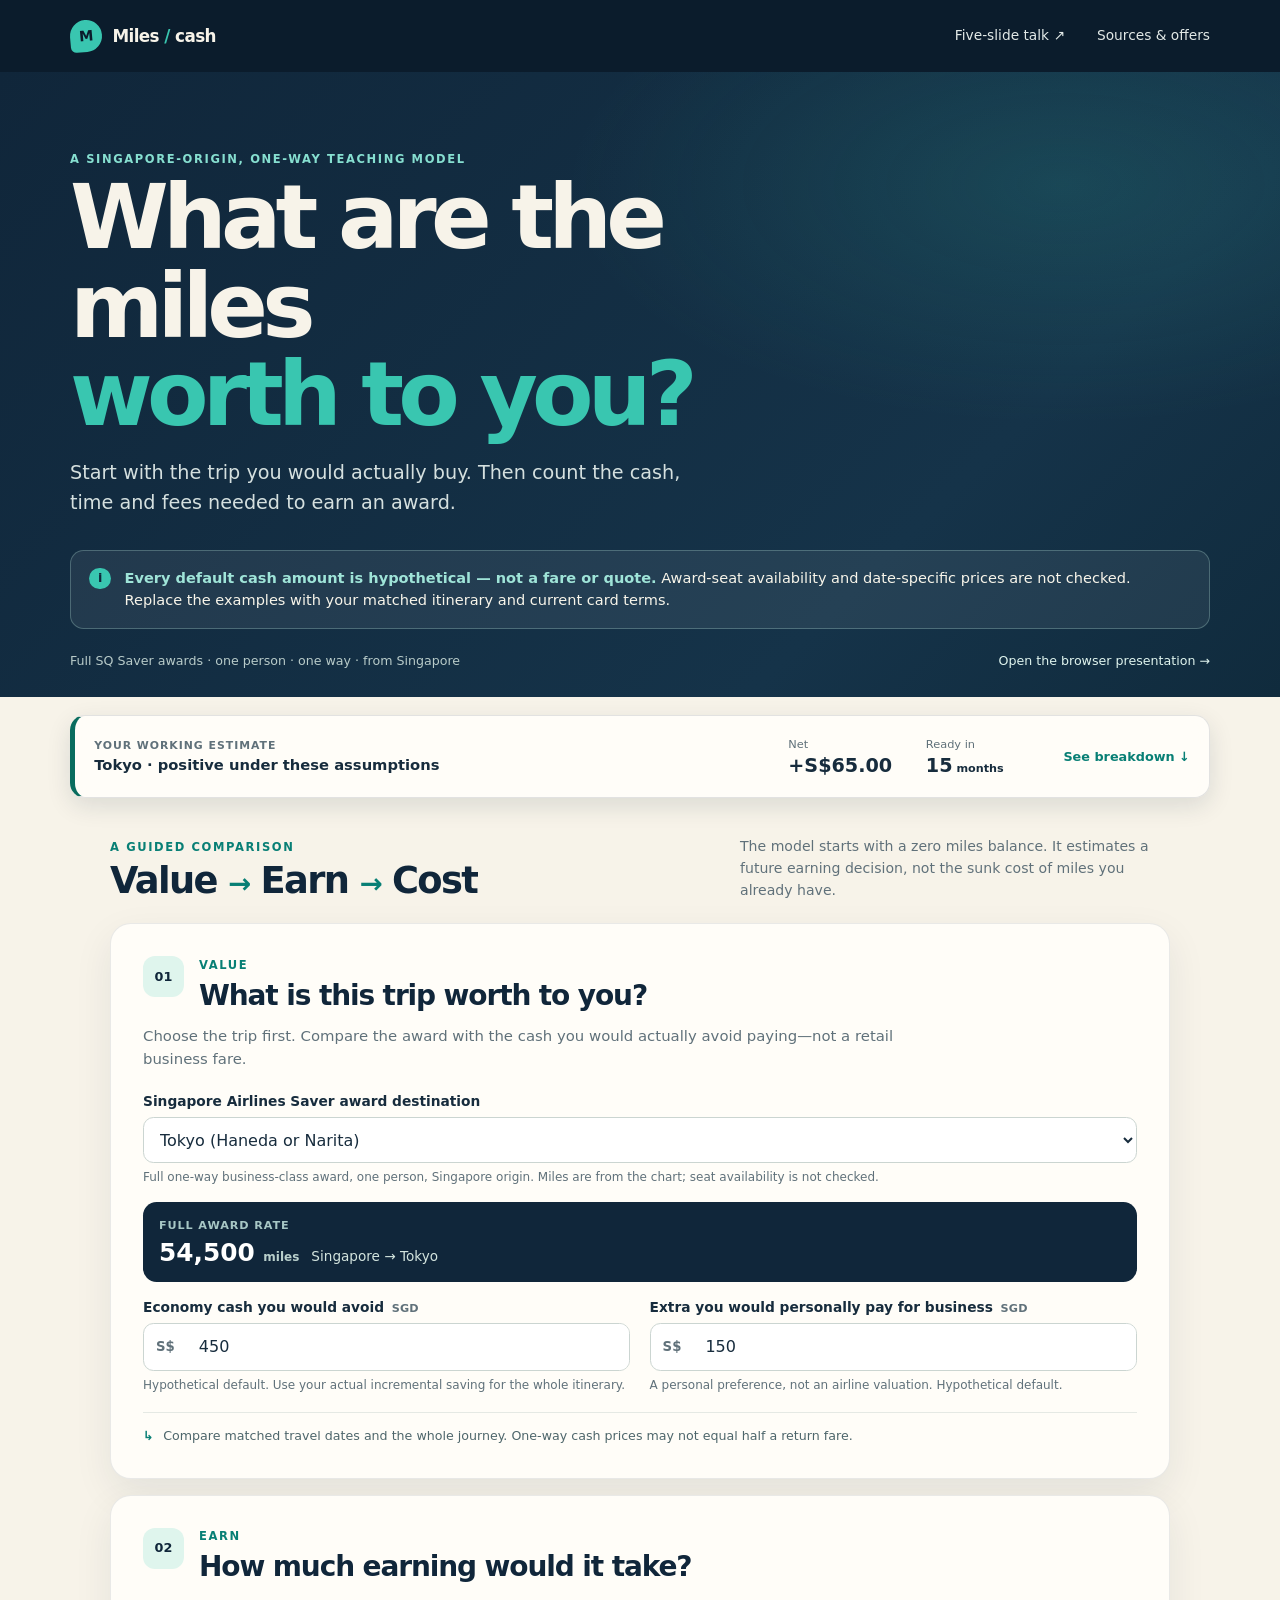
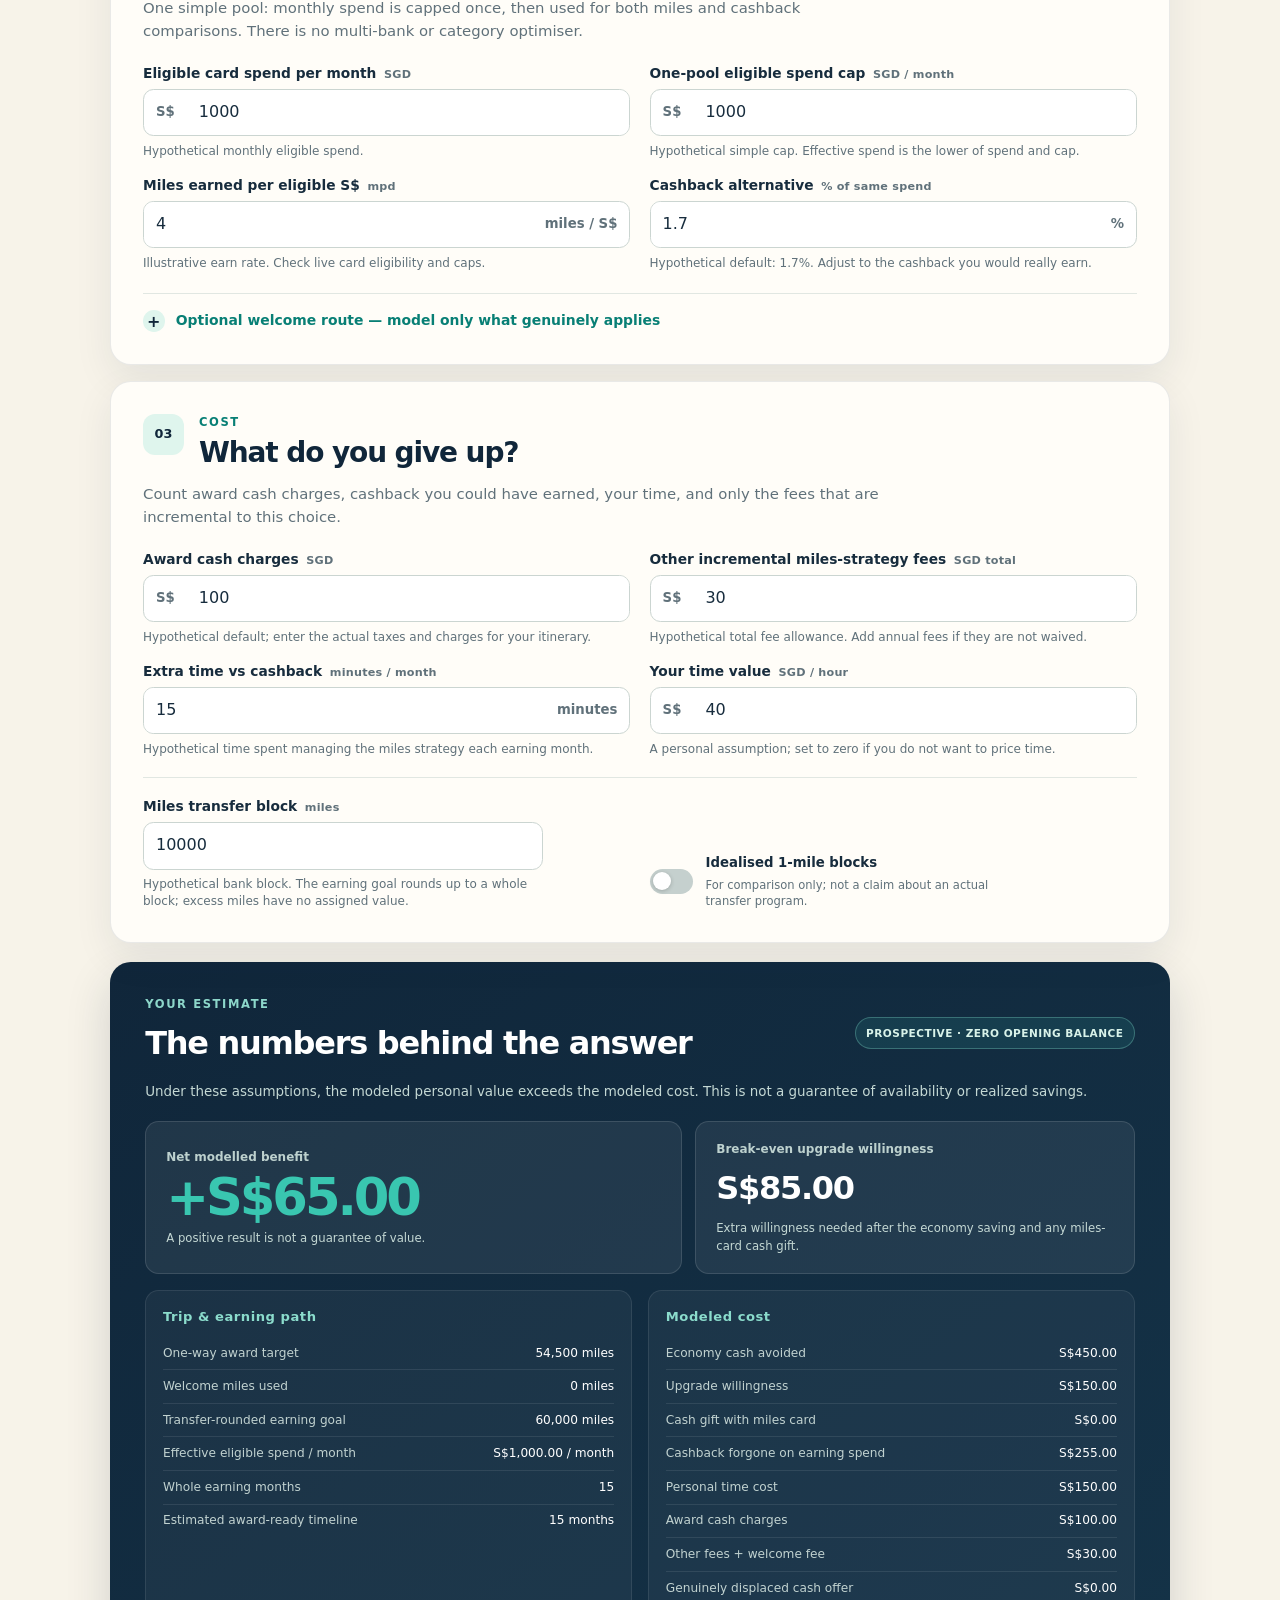
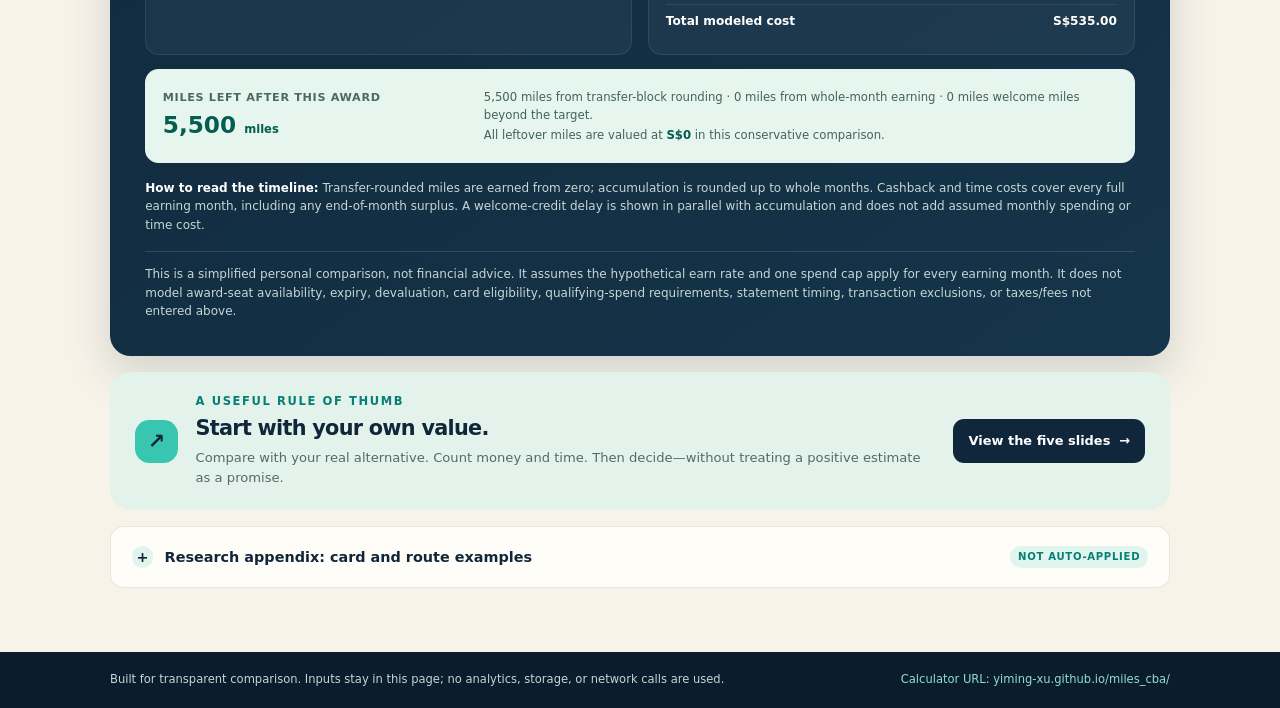
==== index.html @ 459aa9f6 "feat: publish guided miles calculator and five-slide presentation" ====
<!doctype html>
<html lang="en-SG">
<head>
  <meta charset="utf-8">
  <meta name="viewport" content="width=device-width, initial-scale=1">
  <meta name="theme-color" content="#10263a">
  <meta name="description" content="A transparent, hypothetical miles-versus-cash calculator for one-way Singapore Airlines awards from Singapore.">
  <title>Miles or cash? — a personal cost–benefit calculator</title>
  <link rel="stylesheet" href="styles.css">
  <script src="app.js" defer></script>
</head>
<body class="calculator-page">
  <header class="site-header">
    <a class="brand" href="index.html" aria-label="Miles or cash home">
      <span class="brand-mark" aria-hidden="true">M</span>
      <span>Miles <span class="brand-light">/</span> cash</span>
    </a>
    <nav class="top-nav" aria-label="Page navigation">
      <a href="slides.html">Five-slide talk <span aria-hidden="true">↗</span></a>
      <a href="#research-appendix">Sources &amp; offers</a>
    </nav>
  </header>

  <section class="hero" aria-labelledby="page-title">
    <div class="hero-copy">
      <p class="eyebrow eyebrow-light">A Singapore-origin, one-way teaching model</p>
      <h1 id="page-title">What are the miles<br><em>worth to you?</em></h1>
      <p class="hero-lede">Start with the trip you would actually buy. Then count the cash, time and fees needed to earn an award.</p>
    </div>
    <div class="hypothesis-banner" role="note">
      <span class="banner-icon" aria-hidden="true">i</span>
      <p><strong>Every default cash amount is hypothetical — not a fare or quote.</strong> Award-seat availability and date-specific prices are not checked. Replace the examples with your matched itinerary and current card terms.</p>
    </div>
    <div class="hero-footnote">
      <span>Full SQ Saver awards · one person · one way · from Singapore</span>
      <a href="slides.html">Open the browser presentation <span aria-hidden="true">→</span></a>
    </div>
  </section>

  <div class="sticky-result" id="sticky-result" role="region" aria-label="Live estimate summary" aria-live="polite" aria-atomic="true">
    <div class="sticky-result-copy">
      <span class="sticky-label">Your working estimate</span>
      <strong id="sticky-status">Calculating from the visible assumptions…</strong>
    </div>
    <div class="sticky-metric">
      <span>Net</span>
      <strong id="sticky-net">—</strong>
    </div>
    <div class="sticky-metric sticky-metric-secondary">
      <span>Ready in</span>
      <strong><span id="sticky-months">—</span><small> months</small></strong>
    </div>
    <a class="sticky-link" href="#full-result">See breakdown <span aria-hidden="true">↓</span></a>
  </div>

  <main class="page-main">
    <div class="intro-row">
      <div>
        <p class="eyebrow">A guided comparison</p>
        <h2>Value <span>→</span> Earn <span>→</span> Cost</h2>
      </div>
      <p class="intro-note">The model starts with a zero miles balance. It estimates a future earning decision, not the sunk cost of miles you already have.</p>
    </div>

    <div class="input-error" id="input-errors" role="alert" hidden></div>

    <form id="calculator-form" class="calculator-form" novalidate>
      <section class="step-card value-card" id="value-section" aria-labelledby="value-heading">
        <div class="step-heading">
          <span class="step-number">01</span>
          <div>
            <p class="eyebrow">Value</p>
            <h2 id="value-heading">What is this trip worth to you?</h2>
          </div>
        </div>
        <p class="section-lede">Choose the trip first. Compare the award with the cash you would actually avoid paying—not a retail business fare.</p>

        <div class="field-grid field-grid-wide">
          <div class="field field-span-two">
            <label for="destination">Singapore Airlines Saver award destination</label>
            <select id="destination" name="destination">
              <option value="perth">Perth</option>
              <option value="tokyo" selected>Tokyo (Haneda or Narita)</option>
              <option value="heathrow">London Heathrow</option>
            </select>
            <span class="field-hint">Full one-way business-class award, one person, Singapore origin. Miles are from the chart; seat availability is not checked.</span>
          </div>
          <div class="award-rate" aria-live="polite" aria-label="Selected award rate">
            <span class="award-rate-label">Full award rate</span>
            <strong><span id="award-miles-display">54,500</span> <small>miles</small></strong>
            <span class="award-rate-route" id="award-route-display">Singapore → Tokyo</span>
          </div>
          <div class="field">
            <label for="economy-saving">Economy cash you would avoid <span class="unit">SGD</span></label>
            <div class="input-with-prefix"><span aria-hidden="true">S$</span><input id="economy-saving" name="economy-saving" type="number" inputmode="decimal" min="0" step="0.01" value="450" required aria-describedby="economy-hint"></div>
            <span class="field-hint" id="economy-hint">Hypothetical default. Use your actual incremental saving for the whole itinerary.</span>
          </div>
          <div class="field">
            <label for="upgrade-willingness">Extra you would personally pay for business <span class="unit">SGD</span></label>
            <div class="input-with-prefix"><span aria-hidden="true">S$</span><input id="upgrade-willingness" name="upgrade-willingness" type="number" inputmode="decimal" min="0" step="0.01" value="150" required aria-describedby="willingness-hint"></div>
            <span class="field-hint" id="willingness-hint">A personal preference, not an airline valuation. Hypothetical default.</span>
          </div>
        </div>
        <div class="inline-note"><span aria-hidden="true">↳</span> Compare matched travel dates and the whole journey. One-way cash prices may not equal half a return fare.</div>
      </section>

      <section class="step-card earn-card" id="earn-section" aria-labelledby="earn-heading">
        <div class="step-heading">
          <span class="step-number">02</span>
          <div>
            <p class="eyebrow">Earn</p>
            <h2 id="earn-heading">How much earning would it take?</h2>
          </div>
        </div>
        <p class="section-lede">One simple pool: monthly spend is capped once, then used for both miles and cashback comparisons. There is no multi-bank or category optimiser.</p>

        <div class="field-grid">
          <div class="field">
            <label for="monthly-spend">Eligible card spend per month <span class="unit">SGD</span></label>
            <div class="input-with-prefix"><span aria-hidden="true">S$</span><input id="monthly-spend" name="monthly-spend" type="number" inputmode="decimal" min="0" step="0.01" value="1000" required></div>
            <span class="field-hint">Hypothetical monthly eligible spend.</span>
          </div>
          <div class="field">
            <label for="monthly-cap">One-pool eligible spend cap <span class="unit">SGD / month</span></label>
            <div class="input-with-prefix"><span aria-hidden="true">S$</span><input id="monthly-cap" name="monthly-cap" type="number" inputmode="decimal" min="0" step="0.01" value="1000" required aria-describedby="cap-hint"></div>
            <span class="field-hint" id="cap-hint">Hypothetical simple cap. Effective spend is the lower of spend and cap.</span>
          </div>
          <div class="field">
            <label for="miles-rate">Miles earned per eligible S$ <span class="unit">mpd</span></label>
            <div class="input-with-suffix"><input id="miles-rate" name="miles-rate" type="number" inputmode="decimal" min="0" step="0.01" value="4" required><span>miles / S$</span></div>
            <span class="field-hint">Illustrative earn rate. Check live card eligibility and caps.</span>
          </div>
          <div class="field">
            <label for="cashback-rate">Cashback alternative <span class="unit">% of same spend</span></label>
            <div class="input-with-suffix"><input id="cashback-rate" name="cashback-rate" type="number" inputmode="decimal" min="0" max="100" step="0.01" value="1.7" required><span>%</span></div>
            <span class="field-hint">Hypothetical default: 1.7%. Adjust to the cashback you would really earn.</span>
          </div>
        </div>

        <details class="optional-details">
          <summary>Optional welcome route — model only what genuinely applies</summary>
          <p class="details-lede">Welcome miles are assumed to be earned and usable toward this award. Any qualifying spend, eligibility rules, timing conditions, or extra costs not entered here are not modelled.</p>
          <div class="field-grid">
            <div class="field">
              <label for="welcome-miles">Welcome miles credited <span class="unit">miles</span></label>
              <input id="welcome-miles" name="welcome-miles" type="number" inputmode="numeric" min="0" step="1" value="0" required>
              <span class="field-hint">Zero by default. No public offer is preselected.</span>
            </div>
            <div class="field">
              <label for="welcome-delay">Welcome credit delay <span class="unit">whole months</span></label>
              <input id="welcome-delay" name="welcome-delay" type="number" inputmode="numeric" min="0" step="1" value="0" required>
              <span class="field-hint">For the ready-date estimate only; bonus credit is assumed to run in parallel with earning.</span>
            </div>
            <div class="field">
              <label for="welcome-fee">Incremental welcome-route fee <span class="unit">SGD</span></label>
              <div class="input-with-prefix"><span aria-hidden="true">S$</span><input id="welcome-fee" name="welcome-fee" type="number" inputmode="decimal" min="0" step="0.01" value="0" required></div>
              <span class="field-hint">One-time fee you would not otherwise pay.</span>
            </div>
            <div class="field">
              <label for="displaced-cash-bonus">Cash bonus genuinely displaced <span class="unit">SGD</span></label>
              <div class="input-with-prefix"><span aria-hidden="true">S$</span><input id="displaced-cash-bonus" name="displaced-cash-bonus" type="number" inputmode="decimal" min="0" step="0.01" value="0" required></div>
              <span class="field-hint">Only enter cash you would actually lose by choosing this miles route.</span>
            </div>
            <div class="field field-span-two">
              <label for="miles-cash-gift">Cash gift that can accompany the miles card <span class="unit">SGD</span></label>
              <div class="input-with-prefix"><span aria-hidden="true">S$</span><input id="miles-cash-gift" name="miles-cash-gift" type="number" inputmode="decimal" min="0" step="0.01" value="0" required></div>
              <span class="field-hint">Add only a gift you can actually receive alongside this miles strategy. Cash and miles routes are not assumed mutually exclusive.</span>
            </div>
          </div>
          <p class="assumption-callout">Welcome-offer fields are separate from ongoing rewards. The model does not infer that a cash gift is lost, combine offers, or check eligibility.</p>
        </details>
      </section>

      <section class="step-card cost-card" id="cost-section" aria-labelledby="cost-heading">
        <div class="step-heading">
          <span class="step-number">03</span>
          <div>
            <p class="eyebrow">Cost</p>
            <h2 id="cost-heading">What do you give up?</h2>
          </div>
        </div>
        <p class="section-lede">Count award cash charges, cashback you could have earned, your time, and only the fees that are incremental to this choice.</p>

        <div class="field-grid">
          <div class="field">
            <label for="award-cash">Award cash charges <span class="unit">SGD</span></label>
            <div class="input-with-prefix"><span aria-hidden="true">S$</span><input id="award-cash" name="award-cash" type="number" inputmode="decimal" min="0" step="0.01" value="100" required></div>
            <span class="field-hint">Hypothetical default; enter the actual taxes and charges for your itinerary.</span>
          </div>
          <div class="field">
            <label for="ongoing-fee">Other incremental miles-strategy fees <span class="unit">SGD total</span></label>
            <div class="input-with-prefix"><span aria-hidden="true">S$</span><input id="ongoing-fee" name="ongoing-fee" type="number" inputmode="decimal" min="0" step="0.01" value="30" required></div>
            <span class="field-hint">Hypothetical total fee allowance. Add annual fees if they are not waived.</span>
          </div>
          <div class="field">
            <label for="minutes-per-month">Extra time vs cashback <span class="unit">minutes / month</span></label>
            <div class="input-with-suffix"><input id="minutes-per-month" name="minutes-per-month" type="number" inputmode="decimal" min="0" step="0.01" value="15" required><span>minutes</span></div>
            <span class="field-hint">Hypothetical time spent managing the miles strategy each earning month.</span>
          </div>
          <div class="field">
            <label for="hourly-value">Your time value <span class="unit">SGD / hour</span></label>
            <div class="input-with-prefix"><span aria-hidden="true">S$</span><input id="hourly-value" name="hourly-value" type="number" inputmode="decimal" min="0" step="0.01" value="40" required></div>
            <span class="field-hint">A personal assumption; set to zero if you do not want to price time.</span>
          </div>
        </div>

        <div class="transfer-controls">
          <div class="field transfer-field">
            <label for="transfer-block">Miles transfer block <span class="unit">miles</span></label>
            <input id="transfer-block" name="transfer-block" type="number" inputmode="numeric" min="1" step="1" value="10000" required aria-describedby="transfer-hint">
            <span class="field-hint" id="transfer-hint">Hypothetical bank block. The earning goal rounds up to a whole block; excess miles have no assigned value.</span>
          </div>
          <label class="switch-row" for="idealised-transfer">
            <input id="idealised-transfer" name="idealised-transfer" type="checkbox">
            <span class="switch-visual" aria-hidden="true"></span>
            <span><strong>Idealised 1-mile blocks</strong><small>For comparison only; not a claim about an actual transfer program.</small></span>
          </label>
        </div>
      </section>
    </form>

    <section class="result-panel" id="full-result" aria-labelledby="result-heading">
      <div class="result-heading-row">
        <div>
          <p class="eyebrow">Your estimate</p>
          <h2 id="result-heading">The numbers behind the answer</h2>
        </div>
        <span class="model-badge">Prospective · zero opening balance</span>
      </div>
      <p id="result-status" class="result-status">Updating the estimate.</p>
      <div class="result-topline">
        <div class="result-net-block">
          <span id="net-label">Net modelled benefit</span>
          <strong id="detail-net">—</strong>
          <span id="net-explainer">A positive result is not a guarantee of value.</span>
        </div>
        <div class="result-break-even">
          <span>Break-even upgrade willingness</span>
          <strong id="break-even">—</strong>
          <small id="break-even-note">After the economy saving and any miles-card cash gift.</small>
        </div>
      </div>
      <div class="sensitivity-note" id="sensitivity-note" hidden></div>
      <div class="result-grid">
        <div class="result-group">
          <h3>Trip &amp; earning path</h3>
          <dl>
            <div><dt>One-way award target</dt><dd><span data-output="target-miles">—</span> miles</dd></div>
            <div><dt>Welcome miles used</dt><dd><span data-output="welcome-used">—</span> miles</dd></div>
            <div><dt>Transfer-rounded earning goal</dt><dd><span data-output="transfer-goal">—</span> miles</dd></div>
            <div><dt>Effective eligible spend / month</dt><dd data-output="effective-spend">—</dd></div>
            <div><dt>Whole earning months</dt><dd><span data-output="earning-months">—</span></dd></div>
            <div><dt>Estimated award-ready timeline</dt><dd><span data-output="ready-months">—</span> months</dd></div>
          </dl>
        </div>
        <div class="result-group">
          <h3>Modeled cost</h3>
          <dl>
            <div><dt>Economy cash avoided</dt><dd data-output="economy-value">—</dd></div>
            <div><dt>Upgrade willingness</dt><dd data-output="willingness-value">—</dd></div>
            <div><dt>Cash gift with miles card</dt><dd data-output="cash-gift">—</dd></div>
            <div><dt>Cashback forgone on earning spend</dt><dd data-output="cashback-cost">—</dd></div>
            <div><dt>Personal time cost</dt><dd data-output="time-cost">—</dd></div>
            <div><dt>Award cash charges</dt><dd data-output="award-cash-cost">—</dd></div>
            <div><dt>Other fees + welcome fee</dt><dd data-output="fees-cost">—</dd></div>
            <div><dt>Genuinely displaced cash offer</dt><dd data-output="displaced-cash">—</dd></div>
            <div class="total-row"><dt>Total modeled cost</dt><dd data-output="total-cost">—</dd></div>
          </dl>
        </div>
      </div>
      <div class="leftover-card">
        <div>
          <span class="leftover-label">Miles left after this award</span>
          <strong><span data-output="leftover-miles">—</span> <small>miles</small></strong>
        </div>
        <div class="leftover-details">
          <p><span data-output="transfer-remainder">—</span> from transfer-block rounding · <span data-output="month-excess">—</span> from whole-month earning · <span data-output="welcome-excess">—</span> welcome miles beyond the target.</p>
          <p>All leftover miles are valued at <strong>S$0</strong> in this conservative comparison.</p>
        </div>
      </div>
      <p class="method-note"><strong>How to read the timeline:</strong> Transfer-rounded miles are earned from zero; accumulation is rounded up to whole months. Cashback and time costs cover every full earning month, including any end-of-month surplus. A welcome-credit delay is shown in parallel with accumulation and does not add assumed monthly spending or time cost.</p>
      <p class="decision-note">This is a simplified personal comparison, not financial advice. It assumes the hypothetical earn rate and one spend cap apply for every earning month. It does not model award-seat availability, expiry, devaluation, card eligibility, qualifying-spend requirements, statement timing, transaction exclusions, or taxes/fees not entered above.</p>
    </section>

    <section class="closing-card" aria-labelledby="closing-heading">
      <div class="closing-mark" aria-hidden="true">↗</div>
      <div>
        <p class="eyebrow">A useful rule of thumb</p>
        <h2 id="closing-heading">Start with your own value.</h2>
        <p>Compare with your real alternative. Count money and time. Then decide—without treating a positive estimate as a promise.</p>
      </div>
      <a class="button button-dark" href="slides.html">View the five slides <span aria-hidden="true">→</span></a>
    </section>

    <details class="research-appendix" id="research-appendix">
      <summary>Research appendix: card and route examples <span class="appendix-tag">Not auto-applied</span></summary>
      <div class="appendix-content">
        <div class="appendix-warning">
          <strong>Research snapshot: 19 October 2026.</strong> Offer terms expire and must be rechecked before use. No date-specific award-seat search was performed. The calculator does not select or recommend any offer automatically.
        </div>
        <div class="appendix-columns">
          <div>
            <h3>Welcome offers are separate choices</h3>
            <ul>
              <li>Citi PremierMiles direct fee-paying example: 30,000 bonus miles, S$196.20 fee and S$800 qualifying spend; source terms run to 31 March 2027.</li>
              <li>Fee-waived example: 8,000 bonus miles and S$800 qualifying spend, with the qualifying period through the end of the second calendar month after approval; source terms run to 31 March 2027.</li>
              <li>MoneySmart example: S$400 cash baseline (S$450 for the first 200 qualifying applicants), at least S$500 spend within 30 days plus claim requirements; promotion dates 10–31 October 2026 and new-to-Citi eligibility apply.</li>
              <li>These routes may not stack. A cash gift can accompany a miles-earning card; compare application routes separately and do not subtract cash unless it is genuinely displaced.</li>
            </ul>
            <a class="text-link" href="https://github.com/yiming-xu/miles_cba/blob/main/presentation.md#appendix--public-welcome-offer-examples" target="_blank" rel="noopener">Read the detailed offer notes in presentation.md <span aria-hidden="true">↗</span></a>
          </div>
          <div>
            <h3>Route notes &amp; source files</h3>
            <p>Perth and Tokyo are live examples; Heathrow is a backup long-haul comparison. Lower-mileage routes are only useful if you actually want that trip.</p>
            <ul>
              <li>Singapore Airlines award chart rates are one-way Saver awards; cash charges are additional and seats are capacity-controlled.</li>
              <li>Promotional award examples are time-sensitive, not permanent presets; verify expiry and inventory.</li>
            </ul>
            <a class="text-link" href="https://github.com/yiming-xu/miles_cba/blob/main/research/sweet-spots.md" target="_blank" rel="noopener">Read sweet spots and promotion notes <span aria-hidden="true">↗</span></a><br>
            <a class="text-link" href="https://github.com/yiming-xu/miles_cba/blob/main/research/worked-examples.json" target="_blank" rel="noopener">Read the earlier continuous-accrual worked examples <span aria-hidden="true">↗</span></a>
          </div>
        </div>
        <p class="source-caveat">This page’s current default cost model intentionally uses whole-month accumulation and a 10,000-mile transfer block, so its worked estimate can differ from the continuous-accrual examples in the linked research file.</p>
      </div>
    </details>
  </main>

  <footer class="site-footer">
    <p>Built for transparent comparison. Inputs stay in this page; no analytics, storage, or network calls are used.</p>
    <a href="https://yiming-xu.github.io/miles_cba/">Calculator URL: yiming-xu.github.io/miles_cba/</a>
  </footer>
</body>
</html>
---- styles.css ----
:root {
  color-scheme: light;
  --navy: #10263a;
  --navy-deep: #0b1c2c;
  --navy-soft: #1a3850;
  --teal: #39c6b0;
  --teal-dark: #087f75;
  --teal-pale: #dff5ed;
  --cream: #f7f3e9;
  --paper: #fffdf8;
  --ink: #172c3d;
  --muted: #60717a;
  --line: #d8ded9;
  --coral: #b44837;
  --positive: #096c5e;
  --shadow: 0 14px 38px rgba(16, 38, 58, 0.08);
  --radius-lg: 1.3rem;
  --radius-md: 0.85rem;
  font-family: "Avenir Next", Avenir, "Segoe UI", system-ui, sans-serif;
  font-synthesis: none;
  text-rendering: optimizeLegibility;
  -webkit-font-smoothing: antialiased;
  -moz-osx-font-smoothing: grayscale;
}

* { box-sizing: border-box; }
html { scroll-behavior: smooth; scroll-padding-top: 8rem; }
body { margin: 0; background: var(--cream); color: var(--ink); line-height: 1.55; }
button, input, select { font: inherit; }
a { color: inherit; }
a:focus-visible, button:focus-visible, input:focus-visible, select:focus-visible, summary:focus-visible {
  outline: 3px solid #27a997;
  outline-offset: 3px;
}
[hidden] { display: none !important; }

.site-header {
  min-height: 4.5rem;
  padding: 0.8rem max(1.25rem, calc((100vw - 1140px) / 2));
  display: flex;
  align-items: center;
  justify-content: space-between;
  gap: 1rem;
  color: var(--cream);
  background: var(--navy-deep);
}
.brand {
  display: inline-flex;
  align-items: center;
  gap: 0.65rem;
  text-decoration: none;
  font-weight: 800;
  letter-spacing: -0.035em;
  font-size: 1.05rem;
}
.brand-mark {
  width: 2rem;
  height: 2rem;
  display: grid;
  place-items: center;
  color: var(--navy-deep);
  background: var(--teal);
  border-radius: 50% 50% 50% 0.35rem;
  font-size: 0.9rem;
  transform: rotate(-5deg);
}
.brand-light { color: var(--teal); }
.top-nav { display: flex; align-items: center; gap: clamp(0.8rem, 3vw, 2rem); }
.top-nav a {
  color: #e2e9e7;
  font-size: 0.86rem;
  text-decoration: none;
}
.top-nav a:hover, .hero-footnote a:hover { color: var(--teal); }

.hero {
  padding: clamp(2.6rem, 7vw, 5rem) max(1.25rem, calc((100vw - 1140px) / 2)) 1.7rem;
  color: var(--cream);
  background:
    radial-gradient(ellipse at 83% 18%, rgba(57, 198, 176, 0.15), transparent 33%),
    linear-gradient(135deg, var(--navy), #153349 72%, #102b3d);
}
.hero-copy { max-width: 780px; }
.eyebrow {
  margin: 0 0 0.38rem;
  color: var(--teal-dark);
  font-size: 0.72rem;
  font-weight: 850;
  letter-spacing: 0.14em;
  line-height: 1.3;
  text-transform: uppercase;
}
.eyebrow-light { color: #86dfd0; }
.hero h1 {
  max-width: 760px;
  margin: 0;
  font-size: clamp(2.65rem, 7vw, 5.6rem);
  line-height: 0.99;
  letter-spacing: -0.065em;
  font-weight: 760;
}
.hero h1 em { color: var(--teal); font-style: normal; }
.hero-lede {
  max-width: 650px;
  margin: 1.2rem 0 0;
  color: #d5e0df;
  font-size: clamp(1rem, 2vw, 1.2rem);
}
.hypothesis-banner {
  width: min(100%, 1140px);
  display: flex;
  align-items: flex-start;
  gap: 0.85rem;
  margin: 2rem auto 0;
  padding: 1rem 1.15rem;
  color: #f8f5ea;
  background: rgba(255, 255, 255, 0.07);
  border: 1px solid rgba(182, 231, 219, 0.28);
  border-radius: var(--radius-md);
}
.hypothesis-banner p { margin: 0; font-size: 0.91rem; }
.hypothesis-banner strong { color: #9fe4d8; }
.banner-icon {
  flex: 0 0 1.35rem;
  display: grid;
  place-items: center;
  width: 1.35rem;
  height: 1.35rem;
  margin-top: 0.05rem;
  color: var(--navy);
  background: var(--teal);
  border-radius: 50%;
  font-size: 0.8rem;
  font-weight: 900;
}
.hero-footnote {
  width: min(100%, 1140px);
  display: flex;
  justify-content: space-between;
  gap: 1rem;
  margin: 1.35rem auto 0;
  color: #b8cbc9;
  font-size: 0.79rem;
}
.hero-footnote a { color: #dff4ee; text-decoration: none; }

.sticky-result {
  position: sticky;
  top: 0.55rem;
  z-index: 20;
  width: min(calc(100% - 2rem), 1140px);
  min-height: 5.2rem;
  display: flex;
  align-items: center;
  gap: 1.4rem;
  margin: 1.1rem auto 0;
  padding: 0.8rem 1.2rem;
  color: var(--ink);
  background: rgba(255, 253, 248, 0.96);
  border: 1px solid rgba(16, 38, 58, 0.12);
  border-left: 0.35rem solid var(--teal-dark);
  border-radius: 0.95rem;
  box-shadow: 0 8px 24px rgba(16, 38, 58, 0.12);
  backdrop-filter: blur(12px);
}
.sticky-result.is-positive { border-left-color: var(--positive); }
.sticky-result.is-negative { border-left-color: var(--coral); }
.sticky-result.is-invalid { border-left-color: #b07c27; }
.sticky-result-copy { flex: 1 1 auto; min-width: 10rem; display: flex; flex-direction: column; }
.sticky-label { color: var(--muted); font-size: 0.68rem; font-weight: 800; letter-spacing: 0.09em; text-transform: uppercase; }
.sticky-result-copy strong { font-size: 0.92rem; line-height: 1.3; }
.sticky-metric { min-width: 7.2rem; display: flex; flex-direction: column; }
.sticky-metric > span { color: var(--muted); font-size: 0.71rem; }
.sticky-metric strong { font-size: 1.2rem; line-height: 1.2; font-variant-numeric: tabular-nums; }
.sticky-metric small { font-size: 0.7rem; font-weight: 600; }
.sticky-link { flex: 0 0 auto; color: var(--teal-dark); font-size: 0.8rem; font-weight: 800; text-decoration: none; }
.sticky-link:hover { text-decoration: underline; }

.page-main { width: min(calc(100% - 2rem), 1060px); margin: 0 auto; padding: 2.4rem 0 4rem; }
.intro-row { display: flex; justify-content: space-between; align-items: end; gap: 2rem; margin: 0 0 1.35rem; }
.intro-row h2 { margin: 0; color: var(--navy); font-size: clamp(1.6rem, 4vw, 2.3rem); letter-spacing: -0.045em; line-height: 1.1; }
.intro-row h2 span { color: var(--teal-dark); font-size: 0.75em; }
.intro-note { max-width: 430px; margin: 0; color: var(--muted); font-size: 0.88rem; }
.calculator-form { display: grid; gap: 1rem; }
.step-card {
  padding: clamp(1.2rem, 3vw, 2rem);
  background: var(--paper);
  border: 1px solid rgba(16, 38, 58, 0.09);
  border-radius: var(--radius-lg);
  box-shadow: var(--shadow);
}
.step-heading { display: flex; align-items: flex-start; gap: 0.95rem; margin-bottom: 0.85rem; }
.step-number {
  flex: 0 0 2.55rem;
  display: grid;
  place-items: center;
  height: 2.55rem;
  color: var(--navy);
  background: var(--teal-pale);
  border-radius: 0.75rem;
  font-size: 0.8rem;
  font-weight: 900;
  font-variant-numeric: tabular-nums;
}
.step-heading .eyebrow { margin-top: 0.08rem; }
.step-heading h2 { margin: 0; color: var(--navy); font-size: clamp(1.3rem, 3vw, 1.75rem); line-height: 1.18; letter-spacing: -0.04em; }
.section-lede { max-width: 760px; margin: 0 0 1.3rem; color: var(--muted); font-size: 0.93rem; }
.field-grid { display: grid; grid-template-columns: repeat(2, minmax(0, 1fr)); gap: 1rem 1.2rem; }
.field-grid-wide { align-items: stretch; }
.field-span-two { grid-column: 1 / -1; }
.field { min-width: 0; display: flex; flex-direction: column; gap: 0.4rem; }
.field > label { color: var(--ink); font-size: 0.86rem; font-weight: 760; line-height: 1.35; }
.unit { display: inline-block; margin-left: 0.18rem; color: var(--muted); font-size: 0.7rem; font-weight: 650; letter-spacing: 0.02em; }
.field-hint { color: var(--muted); font-size: 0.75rem; line-height: 1.42; }
.field input, .field select, .input-with-prefix, .input-with-suffix {
  width: 100%;
  min-height: 2.85rem;
  color: var(--ink);
  background: #fff;
  border: 1px solid #cbd5d1;
  border-radius: 0.65rem;
}
.field input, .field select { padding: 0.65rem 0.75rem; }
.field select { cursor: pointer; }
.field input[aria-invalid="true"] { border-color: var(--coral); background: #fff9f7; }
.input-with-prefix, .input-with-suffix { display: flex; align-items: center; overflow: hidden; }
.input-with-prefix > span, .input-with-suffix > span {
  flex: 0 0 auto;
  padding: 0 0.75rem;
  color: var(--muted);
  font-size: 0.83rem;
  font-weight: 700;
}
.input-with-prefix input, .input-with-suffix input { min-width: 0; border: 0; border-radius: 0; }
.input-with-prefix:focus-within, .input-with-suffix:focus-within { outline: 3px solid rgba(39, 169, 151, 0.3); border-color: var(--teal-dark); }
.input-with-prefix input:focus-visible, .input-with-suffix input:focus-visible { outline: none; }
.award-rate {
  grid-column: 1 / -1;
  display: flex;
  align-items: baseline;
  flex-wrap: wrap;
  gap: 0.25rem 0.75rem;
  padding: 0.9rem 1rem;
  color: var(--cream);
  background: var(--navy);
  border-radius: var(--radius-md);
}
.award-rate-label { flex-basis: 100%; color: #a7c7c5; font-size: 0.7rem; font-weight: 750; letter-spacing: 0.08em; text-transform: uppercase; }
.award-rate strong { color: #fff; font-size: 1.55rem; font-variant-numeric: tabular-nums; line-height: 1.2; }
.award-rate strong small { color: #b9d0cc; font-size: 0.75rem; }
.award-rate-route { color: #d3e4de; font-size: 0.85rem; }
.inline-note { display: flex; gap: 0.6rem; margin: 1.1rem 0 0; padding-top: 0.85rem; color: #4e666b; border-top: 1px solid #e5e9e4; font-size: 0.79rem; }
.inline-note span { color: var(--teal-dark); font-weight: 900; }

.optional-details { margin-top: 1.35rem; border-top: 1px solid #e1e7e2; }
.optional-details summary, .research-appendix summary { cursor: pointer; list-style: none; }
.optional-details summary::-webkit-details-marker, .research-appendix summary::-webkit-details-marker { display: none; }
.optional-details summary {
  display: flex;
  align-items: center;
  gap: 0.7rem;
  padding: 1rem 0 0;
  color: var(--teal-dark);
  font-size: 0.87rem;
  font-weight: 800;
}
.optional-details summary::before { content: "+"; display: inline-grid; place-items: center; width: 1.35rem; height: 1.35rem; color: var(--navy); background: var(--teal-pale); border-radius: 50%; font-size: 1rem; }
.optional-details[open] summary::before { content: "−"; }
.details-lede { margin: 0.8rem 0 1rem; color: var(--muted); font-size: 0.81rem; }
.assumption-callout { margin: 1.05rem 0 0; padding: 0.8rem 0.9rem; color: #4f5e5e; background: #f3f4ee; border-left: 3px solid #7abeb1; border-radius: 0.3rem; font-size: 0.77rem; }
.transfer-controls { display: grid; grid-template-columns: minmax(0, 1fr) minmax(0, 1fr); align-items: end; gap: 1.2rem; margin-top: 1.2rem; padding-top: 1.2rem; border-top: 1px solid #e1e7e2; }
.transfer-field { max-width: 25rem; }
.switch-row { display: flex; align-items: center; gap: 0.8rem; min-height: 3.6rem; cursor: pointer; }
.switch-row > input { position: absolute; width: 1px; height: 1px; opacity: 0.01; }
.switch-visual { position: relative; flex: 0 0 2.7rem; width: 2.7rem; height: 1.55rem; background: #c5d0ce; border-radius: 2rem; transition: background 160ms ease; }
.switch-visual::after { content: ""; position: absolute; top: 0.2rem; left: 0.2rem; width: 1.15rem; height: 1.15rem; background: white; border-radius: 50%; box-shadow: 0 1px 4px rgba(0, 0, 0, 0.2); transition: transform 160ms ease; }
.switch-row input:checked + .switch-visual { background: var(--teal-dark); }
.switch-row input:checked + .switch-visual::after { transform: translateX(1.15rem); }
.switch-row input:focus-visible + .switch-visual { outline: 3px solid #27a997; outline-offset: 3px; }
.switch-row strong, .switch-row small { display: block; }
.switch-row strong { color: var(--ink); font-size: 0.83rem; }
.switch-row small { max-width: 19rem; margin-top: 0.18rem; color: var(--muted); font-size: 0.72rem; line-height: 1.4; }

.input-error { margin: 0 0 1rem; padding: 0.9rem 1rem; color: #762d21; background: #fff0eb; border: 1px solid #e2a99c; border-radius: 0.7rem; font-size: 0.85rem; }
.result-panel {
  margin-top: 1.2rem;
  padding: clamp(1.2rem, 3.5vw, 2.2rem);
  color: var(--cream);
  background: linear-gradient(145deg, var(--navy), #15354a);
  border-radius: var(--radius-lg);
  box-shadow: 0 18px 45px rgba(16, 38, 58, 0.16);
  scroll-margin-top: 8rem;
}
.result-heading-row { display: flex; justify-content: space-between; align-items: center; gap: 1rem; }
.result-heading-row .eyebrow { color: #8dd7ca; }
.result-heading-row h2 { margin: 0; color: #fff; font-size: clamp(1.45rem, 3vw, 2rem); letter-spacing: -0.04em; }
.model-badge { flex: 0 0 auto; padding: 0.42rem 0.65rem; color: #d8f2e9; background: rgba(57, 198, 176, 0.12); border: 1px solid rgba(131, 220, 203, 0.32); border-radius: 2rem; font-size: 0.66rem; font-weight: 800; letter-spacing: 0.045em; text-transform: uppercase; }
.result-status { margin: 0.85rem 0 1.15rem; color: #c4d8d4; font-size: 0.84rem; }
.result-topline { display: grid; grid-template-columns: 1.1fr 0.9fr; gap: 0.8rem; }
.result-net-block, .result-break-even { display: flex; flex-direction: column; justify-content: center; min-height: 8rem; padding: 1.1rem 1.25rem; background: rgba(255, 255, 255, 0.07); border: 1px solid rgba(255, 255, 255, 0.12); border-radius: var(--radius-md); }
.result-net-block > span:first-child, .result-break-even > span { color: #bdd1ce; font-size: 0.75rem; font-weight: 700; }
.result-net-block > strong { margin: 0.18rem 0; color: var(--teal); font-size: clamp(2rem, 6vw, 3.2rem); font-variant-numeric: tabular-nums; letter-spacing: -0.06em; line-height: 1.1; }
.result-net-block > span:last-child, .result-break-even small { color: #c4d8d4; font-size: 0.73rem; }
.result-break-even strong { margin: 0.35rem 0; color: #fff; font-size: clamp(1.4rem, 4vw, 2rem); font-variant-numeric: tabular-nums; letter-spacing: -0.04em; }
.sensitivity-note { margin-top: 0.8rem; padding: 0.8rem 1rem; color: #fff2d6; background: rgba(208, 157, 61, 0.17); border: 1px solid rgba(231, 193, 112, 0.4); border-radius: 0.65rem; font-size: 0.83rem; font-weight: 720; }
.result-grid { display: grid; grid-template-columns: repeat(2, minmax(0, 1fr)); gap: 1rem; margin-top: 1rem; }
.result-group { padding: 1rem 1.05rem; background: rgba(255, 255, 255, 0.045); border: 1px solid rgba(255, 255, 255, 0.09); border-radius: var(--radius-md); }
.result-group h3 { margin: 0 0 0.6rem; color: #8bdccc; font-size: 0.82rem; letter-spacing: 0.04em; }
.result-group dl { margin: 0; }
.result-group dl > div { display: flex; justify-content: space-between; gap: 1rem; padding: 0.43rem 0; border-bottom: 1px solid rgba(255, 255, 255, 0.09); font-size: 0.76rem; }
.result-group dl > div:last-child { border-bottom: 0; }
.result-group dt { color: #c1d2d0; }
.result-group dd { margin: 0; color: #fff; text-align: right; font-variant-numeric: tabular-nums; }
.total-row dt, .total-row dd { color: #fff; font-weight: 850; }
.leftover-card { display: grid; grid-template-columns: minmax(10rem, 0.65fr) 1.35fr; gap: 1rem; align-items: center; margin-top: 0.9rem; padding: 1rem 1.1rem; color: var(--ink); background: #e6f6ee; border-radius: var(--radius-md); }
.leftover-label { display: block; color: #4c6865; font-size: 0.7rem; font-weight: 800; letter-spacing: 0.06em; text-transform: uppercase; }
.leftover-card strong { display: block; margin-top: 0.1rem; color: #075c51; font-size: 1.45rem; font-variant-numeric: tabular-nums; }
.leftover-card strong small { font-size: 0.72rem; }
.leftover-details p { margin: 0.15rem 0; color: #45615d; font-size: 0.73rem; }
.leftover-details p strong { display: inline; margin: 0; font-size: inherit; }
.method-note, .decision-note { margin: 1rem 0 0; color: #c7d7d4; font-size: 0.75rem; line-height: 1.55; }
.method-note strong { color: #fff; }
.decision-note { padding-top: 0.85rem; border-top: 1px solid rgba(255, 255, 255, 0.12); }

.closing-card {
  display: grid;
  grid-template-columns: auto 1fr auto;
  align-items: center;
  gap: 1.1rem;
  margin-top: 1rem;
  padding: 1.35rem 1.55rem;
  background: #e3f3eb;
  border-radius: var(--radius-lg);
}
.closing-mark { display: grid; place-items: center; width: 2.7rem; height: 2.7rem; color: var(--navy); background: var(--teal); border-radius: 0.9rem; font-size: 1.3rem; font-weight: 900; }
.closing-card .eyebrow { margin-bottom: 0.2rem; }
.closing-card h2 { margin: 0; color: var(--navy); font-size: 1.3rem; letter-spacing: -0.035em; }
.closing-card p:last-child { margin: 0.25rem 0 0; color: #536a6c; font-size: 0.82rem; }
.button { display: inline-flex; align-items: center; justify-content: center; gap: 0.55rem; padding: 0.75rem 0.95rem; border-radius: 0.7rem; font-size: 0.81rem; font-weight: 800; text-decoration: none; white-space: nowrap; }
.button-dark { color: #fff; background: var(--navy); }
.button-dark:hover { background: var(--navy-soft); }

.research-appendix { margin-top: 1rem; padding: 0 1.3rem; background: var(--paper); border: 1px solid rgba(16, 38, 58, 0.1); border-radius: var(--radius-md); }
.research-appendix summary { display: flex; align-items: center; gap: 0.7rem; min-height: 3.7rem; color: var(--navy); font-size: 0.9rem; font-weight: 820; }
.research-appendix summary::before { content: "+"; display: inline-grid; place-items: center; width: 1.35rem; height: 1.35rem; color: var(--navy); background: var(--teal-pale); border-radius: 50%; }
.research-appendix[open] summary::before { content: "−"; }
.appendix-tag { margin-left: auto; padding: 0.22rem 0.5rem; color: var(--teal-dark); background: var(--teal-pale); border-radius: 2rem; font-size: 0.63rem; letter-spacing: 0.07em; text-transform: uppercase; }
.appendix-content { padding: 0.1rem 0 1.25rem; }
.appendix-warning { margin: 0 0 1rem; padding: 0.8rem 0.9rem; color: #594a2c; background: #fbf2dc; border-left: 3px solid #c2963c; font-size: 0.78rem; }
.appendix-columns { display: grid; grid-template-columns: repeat(2, minmax(0, 1fr)); gap: 1.5rem; }
.appendix-columns h3 { margin: 0 0 0.45rem; color: var(--navy); font-size: 0.95rem; }
.appendix-columns p, .appendix-columns li { color: #53666c; font-size: 0.78rem; }
.appendix-columns ul { padding-left: 1.2rem; }
.appendix-columns li + li { margin-top: 0.35rem; }
.text-link { display: inline-block; margin: 0.2rem 0; color: var(--teal-dark); font-size: 0.78rem; font-weight: 760; }
.source-caveat { margin: 1rem 0 0; padding-top: 0.85rem; color: var(--muted); border-top: 1px solid var(--line); font-size: 0.73rem; }
.site-footer { display: flex; justify-content: space-between; gap: 1rem; padding: 1.2rem max(1.25rem, calc((100vw - 1060px) / 2)); color: #c8d4d1; background: var(--navy-deep); font-size: 0.72rem; }
.site-footer p { margin: 0; }
.site-footer a { color: #91ded0; text-decoration: none; }
.site-footer a:hover { text-decoration: underline; }

/* Five-slide browser talk */
.slides-page { min-height: 100vh; color: var(--cream); background: var(--navy-deep); }
.slides-page .site-header { border-bottom: 1px solid rgba(255, 255, 255, 0.1); }
.slides-topline { width: min(calc(100% - 2rem), 1120px); display: flex; justify-content: space-between; align-items: center; gap: 1rem; margin: 1.25rem auto 0; color: #c3d5d2; font-size: 0.75rem; }
.slides-topline strong { color: var(--teal); }
.slide-stage { width: min(calc(100% - 2rem), 1120px); margin: 0.8rem auto 0; }
.slide {
  min-height: min(72vh, 730px);
  display: flex;
  flex-direction: column;
  justify-content: center;
  overflow: hidden;
  padding: clamp(1.5rem, 5vw, 4.3rem);
  color: var(--cream);
  background:
    radial-gradient(ellipse at 95% 4%, rgba(57, 198, 176, 0.13), transparent 32%),
    linear-gradient(145deg, #132d42, #10263a 65%, #0f2a3d);
  border: 1px solid rgba(190, 227, 217, 0.15);
  border-radius: 1.4rem;
  box-shadow: 0 24px 60px rgba(0, 0, 0, 0.18);
}
.slide[hidden] { display: none; }
.slide-kicker { margin: 0 0 0.7rem; color: #83dbcb; font-size: 0.72rem; font-weight: 850; letter-spacing: 0.13em; text-transform: uppercase; }
.slide h1 { max-width: 850px; margin: 0; color: #fff; font-size: clamp(2.2rem, 6vw, 4.9rem); line-height: 0.99; letter-spacing: -0.06em; }
.slide h1 em { color: var(--teal); font-style: normal; }
.slide-lede { max-width: 760px; margin: 1rem 0 0; color: #cddbd8; font-size: clamp(1rem, 2.3vw, 1.28rem); }
.slide-question { max-width: 760px; margin: 2rem 0 0; padding: 1rem 1.2rem; color: #fff; background: rgba(255,255,255,0.07); border-left: 4px solid var(--teal); border-radius: 0.3rem 0.8rem 0.8rem 0.3rem; font-size: clamp(1rem, 2vw, 1.25rem); font-weight: 720; }
.slide-url { margin-top: 1.2rem; color: #b9d0cd; font-size: 0.79rem; }
.slide-url a { display: inline-block; margin-top: 0.15rem; color: #8ce0d1; font-size: clamp(1rem, 2.3vw, 1.3rem); font-weight: 800; overflow-wrap: anywhere; text-decoration: none; }
.slide-url a:hover { text-decoration: underline; }
.slide-note { margin: 1.15rem 0 0; color: #a7bcba; font-size: 0.75rem; }
.slide-kpis { display: grid; grid-template-columns: repeat(3, minmax(0, 1fr)); gap: 0.85rem; margin-top: 1.6rem; }
.slide-kpi { padding: 1.05rem; background: rgba(255,255,255,0.065); border: 1px solid rgba(255,255,255,0.11); border-radius: 0.85rem; }
.slide-kpi span { display: block; color: #a9c5c1; font-size: 0.72rem; font-weight: 750; }
.slide-kpi strong { display: block; margin-top: 0.28rem; color: var(--teal); font-size: clamp(1.45rem, 3.5vw, 2.25rem); font-variant-numeric: tabular-nums; letter-spacing: -0.04em; line-height: 1.1; }
.slide-kpi small { display: block; margin-top: 0.25rem; color: #c5d6d3; font-size: 0.69rem; }
.slide-table-wrap { width: 100%; overflow-x: auto; margin-top: 1.5rem; border: 1px solid rgba(255,255,255,0.12); border-radius: 0.8rem; }
.slide-table { width: 100%; border-collapse: collapse; min-width: 34rem; text-align: left; }
.slide-table th, .slide-table td { padding: 0.8rem 0.95rem; border-bottom: 1px solid rgba(255,255,255,0.1); font-size: 0.82rem; }
.slide-table th { color: #97ded1; background: rgba(255,255,255,0.055); font-size: 0.7rem; letter-spacing: 0.07em; text-transform: uppercase; }
.slide-table td { color: #e3ece8; }
.slide-table td strong { color: #fff; font-variant-numeric: tabular-nums; }
.slide-table tr:last-child td { border-bottom: 0; }
.slide-callout { margin-top: 1rem; padding: 0.85rem 1rem; color: #dce8e4; background: rgba(57,198,176,0.09); border: 1px solid rgba(57,198,176,0.28); border-radius: 0.75rem; font-size: 0.81rem; }
.slide-callout strong { color: #99e4d7; }
.slide-two-col { display: grid; grid-template-columns: 1.15fr 0.85fr; gap: 1.1rem; margin-top: 1.45rem; }
.slide-panel { padding: 1.15rem 1.2rem; background: rgba(255,255,255,0.06); border: 1px solid rgba(255,255,255,0.1); border-radius: 0.85rem; }
.slide-panel h2 { margin: 0 0 0.7rem; color: #94dfd1; font-size: 0.9rem; }
.slide-panel p, .slide-panel li { color: #d5e2de; font-size: 0.82rem; }
.slide-panel p { margin: 0.35rem 0; }
.slide-panel ul { margin: 0.3rem 0 0; padding-left: 1.2rem; }
.slide-panel li + li { margin-top: 0.45rem; }
.slide-formula { margin-top: 0.8rem; padding-top: 0.75rem; color: #fff; border-top: 1px solid rgba(255,255,255,0.12); font-size: 0.85rem; font-variant-numeric: tabular-nums; }
.slide-result { display: grid; grid-template-columns: repeat(3, minmax(0, 1fr)); gap: 0.8rem; margin-top: 1.35rem; }
.slide-result > div { padding: 1rem; background: rgba(255,255,255,0.07); border-radius: 0.8rem; }
.slide-result span { display: block; color: #bdd1cd; font-size: 0.72rem; }
.slide-result strong { display: block; margin-top: 0.25rem; color: #fff; font-size: clamp(1.3rem, 3vw, 2rem); font-variant-numeric: tabular-nums; }
.slide-result .highlight strong { color: var(--teal); }
.slide-controls { width: min(calc(100% - 2rem), 1120px); display: flex; align-items: center; justify-content: space-between; gap: 1rem; margin: 1rem auto 2.6rem; }
.slide-control-group { display: flex; align-items: center; gap: 0.55rem; }
.slide-controls button {
  min-width: 2.8rem;
  min-height: 2.7rem;
  padding: 0.55rem 0.8rem;
  color: #edf5f0;
  background: #19364d;
  border: 1px solid rgba(214, 235, 227, 0.22);
  border-radius: 0.65rem;
  cursor: pointer;
  font-weight: 760;
}
.slide-controls button:hover:not(:disabled) { color: var(--navy); background: var(--teal); }
.slide-controls button:disabled { opacity: 0.45; cursor: not-allowed; }
.slide-count { min-width: 6.3rem; color: #bdd0cd; text-align: center; font-size: 0.8rem; font-variant-numeric: tabular-nums; }
.slides-page .site-footer { margin-top: 1rem; }
.slides-page .site-footer p { max-width: 50rem; }

@media (max-width: 760px) {
  .hero-footnote { flex-direction: column; gap: 0.45rem; }
  .sticky-result { width: calc(100% - 1rem); min-height: 4.4rem; gap: 0.65rem; margin-top: 0.5rem; padding: 0.65rem 0.75rem; }
  .sticky-result-copy { min-width: 0; }
  .sticky-result-copy strong { max-width: 15rem; font-size: 0.74rem; }
  .sticky-label { font-size: 0.58rem; }
  .sticky-metric { min-width: 4.2rem; }
  .sticky-metric > span { font-size: 0.62rem; }
  .sticky-metric strong { font-size: 0.95rem; }
  .sticky-metric-secondary { min-width: 3rem; }
  .sticky-metric small { font-size: 0.58rem; }
  .sticky-link { font-size: 0.66rem; }
  .intro-row { align-items: flex-start; flex-direction: column; gap: 0.6rem; }
  .transfer-controls { grid-template-columns: 1fr; gap: 0.7rem; }
  .result-heading-row { align-items: flex-start; flex-direction: column; }
  .model-badge { font-size: 0.59rem; }
  .slide { min-height: min(72vh, 670px); }
  .slide-kpis { grid-template-columns: 1fr; gap: 0.55rem; }
  .slide-kpi { display: grid; grid-template-columns: 1fr auto; align-items: center; gap: 0.2rem 0.7rem; padding: 0.72rem 0.9rem; }
  .slide-kpi span { grid-column: 1; }
  .slide-kpi strong { grid-column: 2; grid-row: 1 / span 2; margin: 0; }
  .slide-kpi small { grid-column: 1; margin: 0; }
  .slide-two-col { grid-template-columns: 1fr; }
  .slide-result { grid-template-columns: 1fr; gap: 0.55rem; }
  .slide-result > div { display: flex; align-items: baseline; justify-content: space-between; gap: 0.7rem; padding: 0.7rem 0.85rem; }
  .slide-result strong { margin: 0; }
}

@media (max-width: 540px) {
  .site-header { min-height: 4rem; padding-inline: 1rem; }
  .brand { font-size: 0.94rem; }
  .brand-mark { width: 1.75rem; height: 1.75rem; }
  .top-nav { gap: 0.7rem; }
  .top-nav a { max-width: 8rem; font-size: 0.69rem; text-align: right; }
  .hero { padding: 2.5rem 1rem 1.25rem; }
  .hero h1 { font-size: clamp(2.45rem, 13vw, 3.6rem); }
  .hero-lede { font-size: 0.95rem; }
  .hypothesis-banner { margin-top: 1.5rem; padding: 0.85rem; }
  .hypothesis-banner p { font-size: 0.8rem; }
  .hero-footnote { font-size: 0.69rem; }
  .page-main { width: min(calc(100% - 1rem), 1060px); padding-top: 1.65rem; }
  .field-grid { grid-template-columns: 1fr; gap: 0.9rem; }
  .field-span-two, .award-rate { grid-column: auto; }
  .result-topline, .result-grid, .appendix-columns { grid-template-columns: 1fr; }
  .result-net-block, .result-break-even { min-height: 6.7rem; }
  .result-group dl > div { font-size: 0.72rem; }
  .leftover-card { grid-template-columns: 1fr; gap: 0.5rem; }
  .closing-card { grid-template-columns: auto 1fr; padding: 1rem; }
  .closing-card .button { grid-column: 1 / -1; }
  .appendix-tag { max-width: 8rem; text-align: center; }
  .site-footer { align-items: flex-start; flex-direction: column; padding: 1rem; }
  .slides-topline { align-items: flex-start; flex-direction: column; gap: 0.25rem; }
  .slide-stage, .slides-topline, .slide-controls { width: calc(100% - 1rem); }
  .slide { min-height: 75vh; padding: 1.4rem 1.1rem; border-radius: 1rem; }
  .slide h1 { font-size: clamp(2.05rem, 11vw, 3.3rem); }
  .slide-lede { font-size: 0.95rem; }
  .slide-table th, .slide-table td { padding: 0.65rem; font-size: 0.73rem; }
  .slide-controls { margin-bottom: 1.3rem; }
  .slide-controls button { min-width: 2.55rem; min-height: 2.5rem; padding-inline: 0.6rem; }
  .slide-count { min-width: 4.7rem; font-size: 0.72rem; }
  .slide-controls .print-label { display: none; }
}

@media (prefers-reduced-motion: reduce) {
  *, *::before, *::after { scroll-behavior: auto !important; transition-duration: 0.01ms !important; }
}

@media print {
  body.slides-page { color: #142a3b; background: #fff; }
  .slides-page .site-header, .slides-topline, .slide-controls, .slides-page .site-footer { display: none !important; }
  .slide-stage { width: 100%; margin: 0; }
  .slide, .slide[hidden] {
    display: flex !important;
    min-height: 96vh;
    margin: 0;
    padding: 1.5cm;
    color: #152a3a;
    background: #fff;
    border: 1px solid #9eaaa6;
    border-radius: 0;
    box-shadow: none;
    page-break-after: always;
    break-after: page;
  }
  .slide:last-child { page-break-after: auto; break-after: auto; }
  .slide h1, .slide-panel h2, .slide-table td strong { color: #10263a; }
  .slide-kicker, .slide-kpi strong, .slide-result .highlight strong { color: #087f75; }
  .slide-lede, .slide-panel p, .slide-panel li, .slide-note, .slide-url, .slide-table td, .slide-result span { color: #374e58; }
  .slide-panel, .slide-kpi, .slide-result > div { background: #f3f7f4; border-color: #d0d9d4; }
  .slide-callout { color: #234b49; background: #eaf6f0; border-color: #9ed4c8; }
}
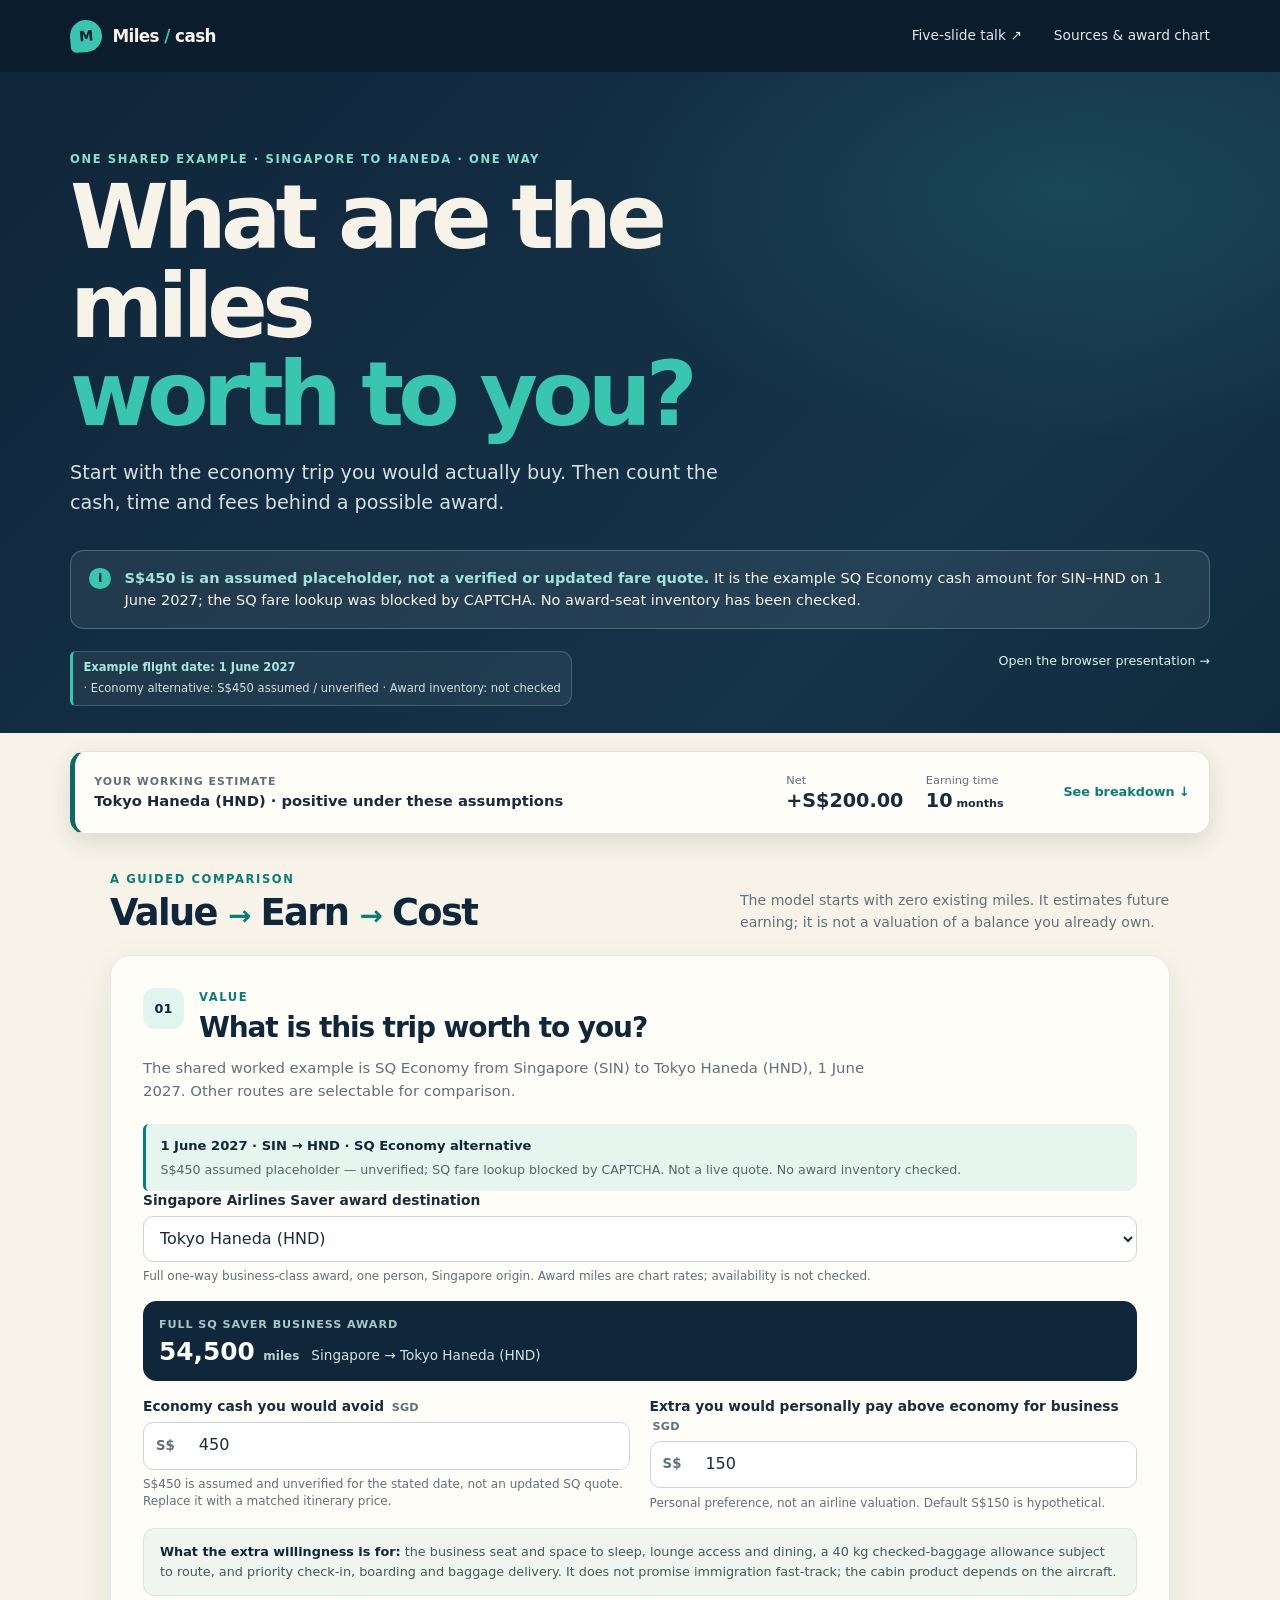
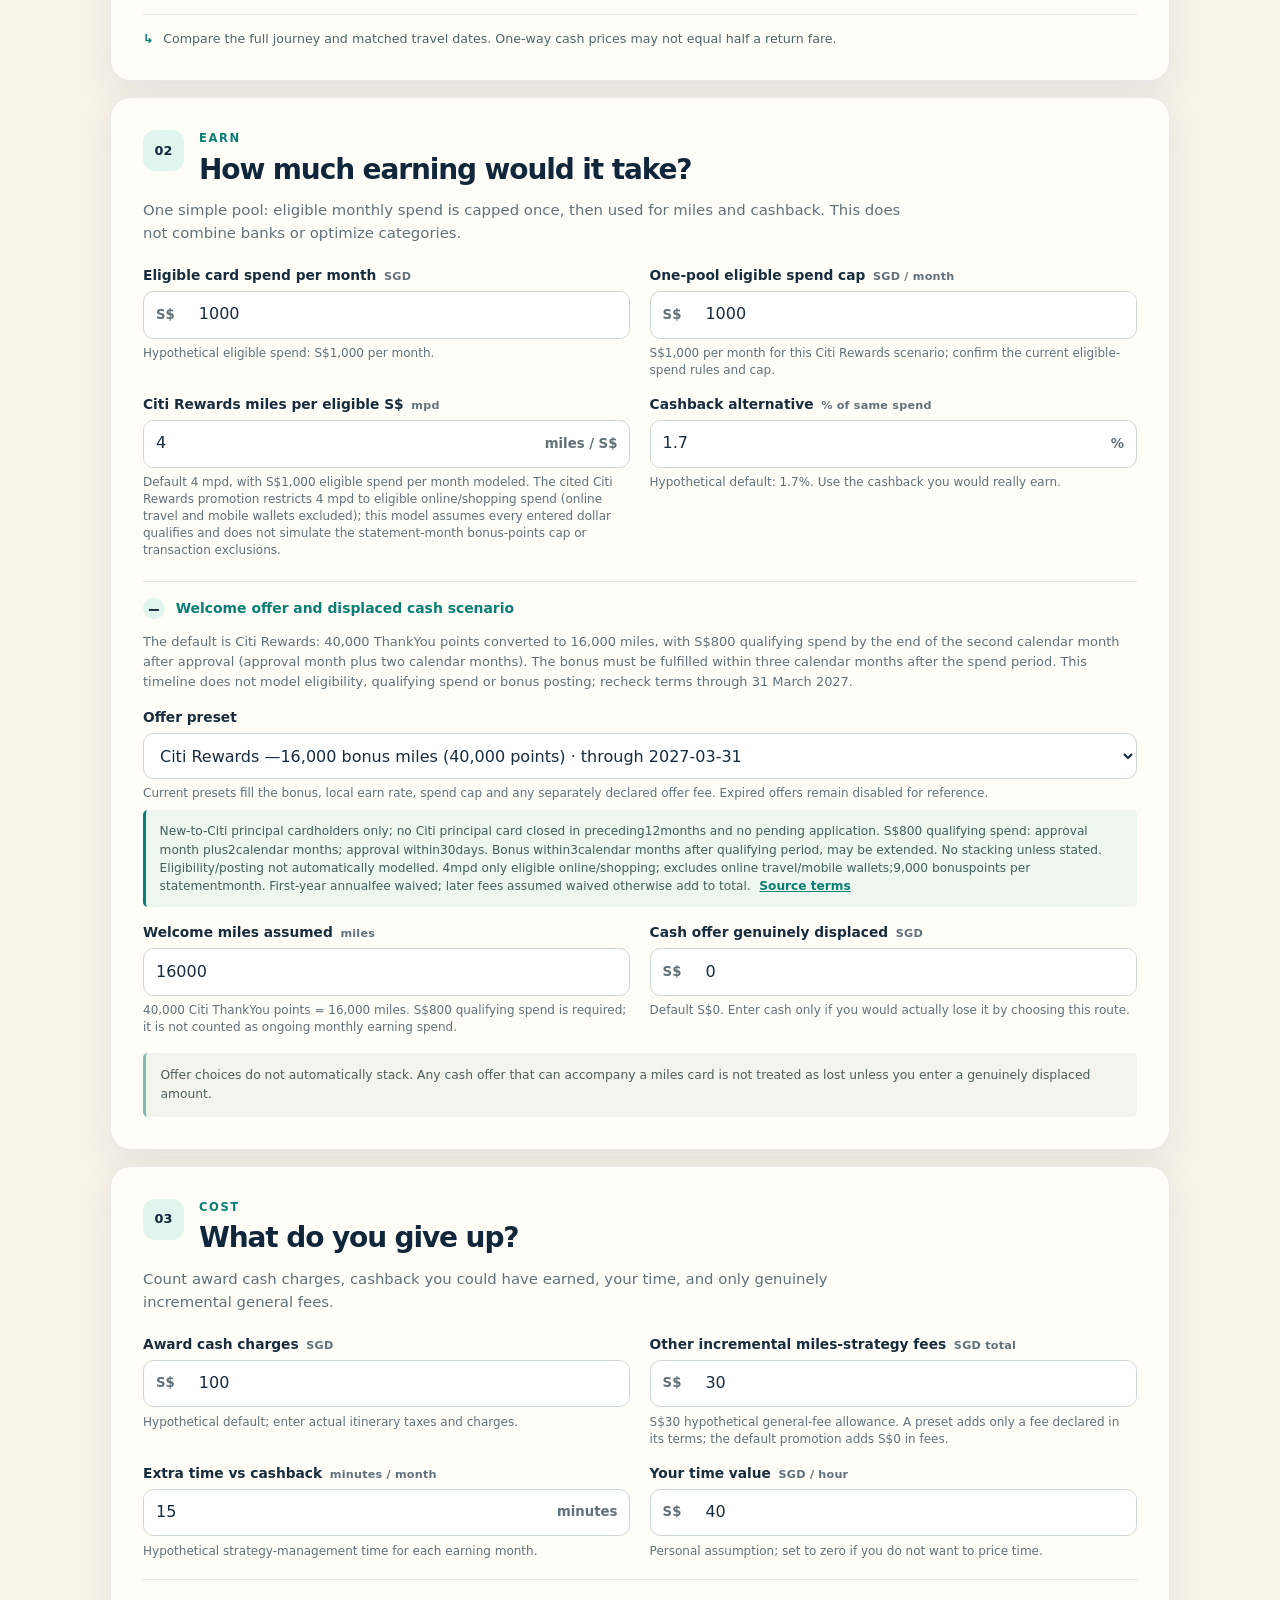
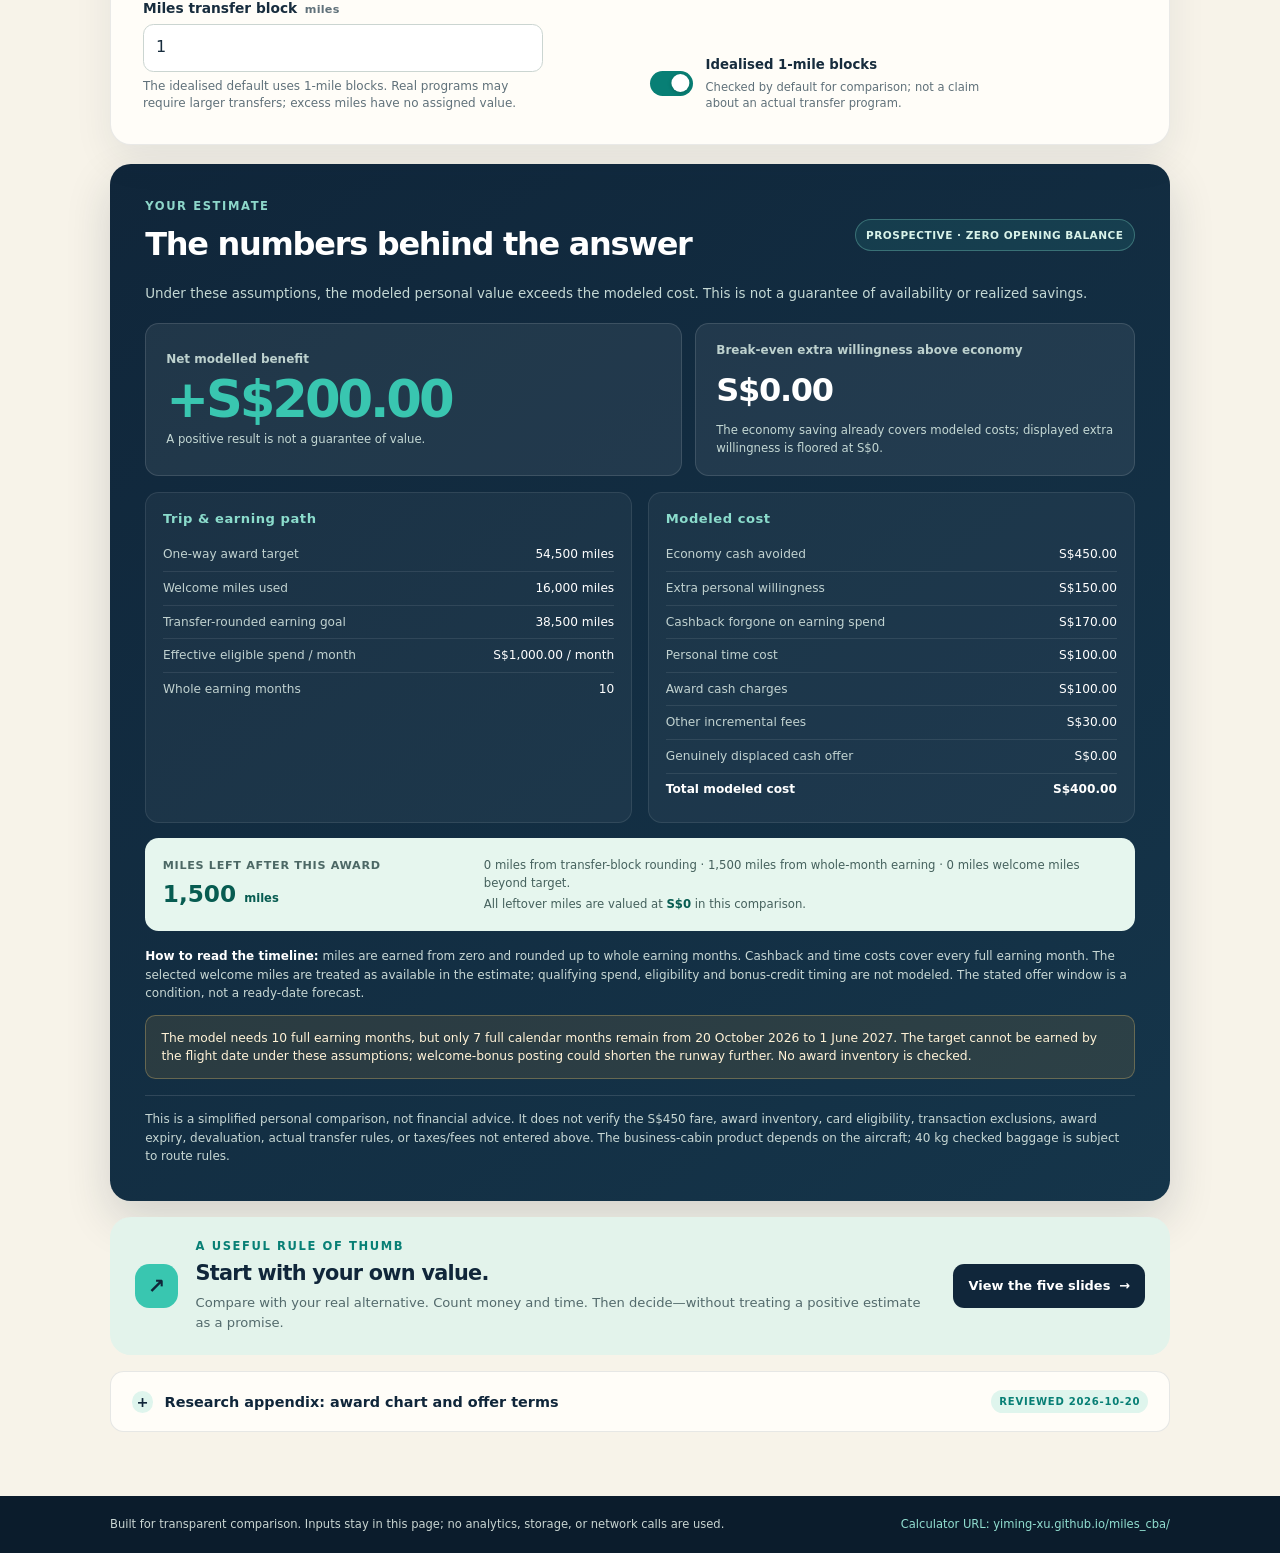
==== commit 0f7e24a8: "feat: expand award comparisons and simplify shared Tokyo demo" ====
--- a/index.html
+++ b/index.html
@@ -4,9 +4,10 @@
   <meta charset="utf-8">
   <meta name="viewport" content="width=device-width, initial-scale=1">
   <meta name="theme-color" content="#10263a">
-  <meta name="description" content="A transparent, hypothetical miles-versus-cash calculator for one-way Singapore Airlines awards from Singapore.">
+  <meta name="description" content="A transparent, hypothetical miles-versus-cash calculator for the Singapore–Haneda trip example.">
   <title>Miles or cash? — a personal cost–benefit calculator</title>
   <link rel="stylesheet" href="styles.css">
+  <script src="research-data.js" defer></script>
   <script src="app.js" defer></script>
 </head>
 <body class="calculator-page">
@@ -17,22 +18,22 @@
     </a>
     <nav class="top-nav" aria-label="Page navigation">
       <a href="slides.html">Five-slide talk <span aria-hidden="true">↗</span></a>
-      <a href="#research-appendix">Sources &amp; offers</a>
+      <a href="#research-appendix">Sources &amp; award chart</a>
     </nav>
   </header>
 
   <section class="hero" aria-labelledby="page-title">
     <div class="hero-copy">
-      <p class="eyebrow eyebrow-light">A Singapore-origin, one-way teaching model</p>
+      <p class="eyebrow eyebrow-light">One shared example · Singapore to Haneda · one way</p>
       <h1 id="page-title">What are the miles<br><em>worth to you?</em></h1>
-      <p class="hero-lede">Start with the trip you would actually buy. Then count the cash, time and fees needed to earn an award.</p>
+      <p class="hero-lede">Start with the economy trip you would actually buy. Then count the cash, time and fees behind a possible award.</p>
     </div>
     <div class="hypothesis-banner" role="note">
       <span class="banner-icon" aria-hidden="true">i</span>
-      <p><strong>Every default cash amount is hypothetical — not a fare or quote.</strong> Award-seat availability and date-specific prices are not checked. Replace the examples with your matched itinerary and current card terms.</p>
+      <p><strong>S$450 is an assumed placeholder, not a verified or updated fare quote.</strong> It is the example SQ Economy cash amount for SIN–HND on 1 June 2027; the SQ fare lookup was blocked by CAPTCHA. No award-seat inventory has been checked.</p>
     </div>
     <div class="hero-footnote">
-      <span>Full SQ Saver awards · one person · one way · from Singapore</span>
+      <span class="flight-date-badge"><strong>Example flight date: 1 June 2027</strong> · Economy alternative: S$450 assumed / unverified · Award inventory: not checked</span>
       <a href="slides.html">Open the browser presentation <span aria-hidden="true">→</span></a>
     </div>
   </section>
@@ -47,7 +48,7 @@
       <strong id="sticky-net">—</strong>
     </div>
     <div class="sticky-metric sticky-metric-secondary">
-      <span>Ready in</span>
+      <span>Earning time</span>
       <strong><span id="sticky-months">—</span><small> months</small></strong>
     </div>
     <a class="sticky-link" href="#full-result">See breakdown <span aria-hidden="true">↓</span></a>
@@ -59,7 +60,7 @@
         <p class="eyebrow">A guided comparison</p>
         <h2>Value <span>→</span> Earn <span>→</span> Cost</h2>
       </div>
-      <p class="intro-note">The model starts with a zero miles balance. It estimates a future earning decision, not the sunk cost of miles you already have.</p>
+      <p class="intro-note">The model starts with zero existing miles. It estimates future earning; it is not a valuation of a balance you already own.</p>
     </div>
 
     <div class="input-error" id="input-errors" role="alert" hidden></div>
@@ -73,35 +74,41 @@
             <h2 id="value-heading">What is this trip worth to you?</h2>
           </div>
         </div>
-        <p class="section-lede">Choose the trip first. Compare the award with the cash you would actually avoid paying—not a retail business fare.</p>
+        <p class="section-lede">The shared worked example is SQ Economy from Singapore (SIN) to Tokyo Haneda (HND), 1 June 2027. Other routes are selectable for comparison.</p>
+
+        <div class="flight-date-badge flight-date-badge-light" role="note">
+          <strong>1 June 2027 · SIN → HND · SQ Economy alternative</strong>
+          <span>S$450 assumed placeholder — unverified; SQ fare lookup blocked by CAPTCHA. Not a live quote. No award inventory checked.</span>
+        </div>
 
         <div class="field-grid field-grid-wide">
           <div class="field field-span-two">
             <label for="destination">Singapore Airlines Saver award destination</label>
             <select id="destination" name="destination">
-              <option value="perth">Perth</option>
-              <option value="tokyo" selected>Tokyo (Haneda or Narita)</option>
-              <option value="heathrow">London Heathrow</option>
+              <option value="tokyo-hnd" selected>Tokyo (Haneda)</option>
             </select>
-            <span class="field-hint">Full one-way business-class award, one person, Singapore origin. Miles are from the chart; seat availability is not checked.</span>
+            <span class="field-hint">Full one-way business-class award, one person, Singapore origin. Award miles are chart rates; availability is not checked.</span>
           </div>
           <div class="award-rate" aria-live="polite" aria-label="Selected award rate">
-            <span class="award-rate-label">Full award rate</span>
+            <span class="award-rate-label">Full SQ Saver business award</span>
             <strong><span id="award-miles-display">54,500</span> <small>miles</small></strong>
-            <span class="award-rate-route" id="award-route-display">Singapore → Tokyo</span>
+            <span class="award-rate-route" id="award-route-display">Singapore → Tokyo (Haneda)</span>
           </div>
           <div class="field">
             <label for="economy-saving">Economy cash you would avoid <span class="unit">SGD</span></label>
             <div class="input-with-prefix"><span aria-hidden="true">S$</span><input id="economy-saving" name="economy-saving" type="number" inputmode="decimal" min="0" step="0.01" value="450" required aria-describedby="economy-hint"></div>
-            <span class="field-hint" id="economy-hint">Hypothetical default. Use your actual incremental saving for the whole itinerary.</span>
-          </div>
-          <div class="field">
-            <label for="upgrade-willingness">Extra you would personally pay for business <span class="unit">SGD</span></label>
+            <span class="field-hint" id="economy-hint">S$450 is assumed and unverified for the stated date, not an updated SQ quote. Replace it with a matched itinerary price.</span>
+          </div>
+          <div class="field">
+            <label for="upgrade-willingness">Extra you would personally pay above economy for business <span class="unit">SGD</span></label>
             <div class="input-with-prefix"><span aria-hidden="true">S$</span><input id="upgrade-willingness" name="upgrade-willingness" type="number" inputmode="decimal" min="0" step="0.01" value="150" required aria-describedby="willingness-hint"></div>
-            <span class="field-hint" id="willingness-hint">A personal preference, not an airline valuation. Hypothetical default.</span>
-          </div>
-        </div>
-        <div class="inline-note"><span aria-hidden="true">↳</span> Compare matched travel dates and the whole journey. One-way cash prices may not equal half a return fare.</div>
+            <span class="field-hint" id="willingness-hint">Personal preference, not an airline valuation. Default S$150 is hypothetical.</span>
+          </div>
+        </div>
+        <div class="benefit-note" role="note">
+          <strong>What the extra willingness is for:</strong> the business seat and space to sleep, lounge access and dining, a 40 kg checked-baggage allowance subject to route, and priority check-in, boarding and baggage delivery. It does not promise immigration fast-track; the cabin product depends on the aircraft.
+        </div>
+        <div class="inline-note"><span aria-hidden="true">↳</span> Compare the full journey and matched travel dates. One-way cash prices may not equal half a return fare.</div>
       </section>
 
       <section class="step-card earn-card" id="earn-section" aria-labelledby="earn-heading">
@@ -112,62 +119,56 @@
             <h2 id="earn-heading">How much earning would it take?</h2>
           </div>
         </div>
-        <p class="section-lede">One simple pool: monthly spend is capped once, then used for both miles and cashback comparisons. There is no multi-bank or category optimiser.</p>
+        <p class="section-lede">One simple pool: eligible monthly spend is capped once, then used for miles and cashback. This does not combine banks or optimize categories.</p>
 
         <div class="field-grid">
           <div class="field">
             <label for="monthly-spend">Eligible card spend per month <span class="unit">SGD</span></label>
             <div class="input-with-prefix"><span aria-hidden="true">S$</span><input id="monthly-spend" name="monthly-spend" type="number" inputmode="decimal" min="0" step="0.01" value="1000" required></div>
-            <span class="field-hint">Hypothetical monthly eligible spend.</span>
+            <span class="field-hint">Hypothetical eligible spend: S$1,000 per month.</span>
           </div>
           <div class="field">
             <label for="monthly-cap">One-pool eligible spend cap <span class="unit">SGD / month</span></label>
             <div class="input-with-prefix"><span aria-hidden="true">S$</span><input id="monthly-cap" name="monthly-cap" type="number" inputmode="decimal" min="0" step="0.01" value="1000" required aria-describedby="cap-hint"></div>
-            <span class="field-hint" id="cap-hint">Hypothetical simple cap. Effective spend is the lower of spend and cap.</span>
-          </div>
-          <div class="field">
-            <label for="miles-rate">Miles earned per eligible S$ <span class="unit">mpd</span></label>
+            <span class="field-hint" id="cap-hint">S$1,000 per month for this Citi Rewards scenario; confirm the current eligible-spend rules and cap.</span>
+          </div>
+          <div class="field">
+            <label for="miles-rate">Citi Rewards miles per eligible S$ <span class="unit">mpd</span></label>
             <div class="input-with-suffix"><input id="miles-rate" name="miles-rate" type="number" inputmode="decimal" min="0" step="0.01" value="4" required><span>miles / S$</span></div>
-            <span class="field-hint">Illustrative earn rate. Check live card eligibility and caps.</span>
+            <span class="field-hint">Default 4 mpd, with S$1,000 eligible spend per month modeled. The cited Citi Rewards promotion restricts 4 mpd to eligible online/shopping spend (online travel and mobile wallets excluded); this model assumes every entered dollar qualifies and does not simulate the statement-month bonus-points cap or transaction exclusions.</span>
           </div>
           <div class="field">
             <label for="cashback-rate">Cashback alternative <span class="unit">% of same spend</span></label>
             <div class="input-with-suffix"><input id="cashback-rate" name="cashback-rate" type="number" inputmode="decimal" min="0" max="100" step="0.01" value="1.7" required><span>%</span></div>
-            <span class="field-hint">Hypothetical default: 1.7%. Adjust to the cashback you would really earn.</span>
-          </div>
-        </div>
-
-        <details class="optional-details">
-          <summary>Optional welcome route — model only what genuinely applies</summary>
-          <p class="details-lede">Welcome miles are assumed to be earned and usable toward this award. Any qualifying spend, eligibility rules, timing conditions, or extra costs not entered here are not modelled.</p>
+            <span class="field-hint">Hypothetical default: 1.7%. Use the cashback you would really earn.</span>
+          </div>
+        </div>
+
+        <details class="optional-details" open>
+          <summary>Welcome offer and displaced cash scenario</summary>
+          <p class="details-lede">The default is Citi Rewards: 40,000 ThankYou points converted to 16,000 miles, with S$800 qualifying spend by the end of the second calendar month after approval (approval month plus two calendar months). The bonus must be fulfilled within three calendar months after the spend period. This timeline does not model eligibility, qualifying spend or bonus posting; recheck terms through 31 March 2027.</p>
           <div class="field-grid">
-            <div class="field">
-              <label for="welcome-miles">Welcome miles credited <span class="unit">miles</span></label>
-              <input id="welcome-miles" name="welcome-miles" type="number" inputmode="numeric" min="0" step="1" value="0" required>
-              <span class="field-hint">Zero by default. No public offer is preselected.</span>
+            <div class="field field-span-two">
+              <label for="promotion-picker">Offer preset</label>
+              <select id="promotion-picker" name="promotion-picker">
+                <option value="citi-rewards-16k" selected>Citi Rewards — 40,000 points / 16,000 miles welcome offer</option>
+                <option value="custom">Custom / manually entered values</option>
+              </select>
+              <div class="field-hint">Current presets fill the bonus, local earn rate, spend cap and any separately declared offer fee. Expired offers remain disabled for reference.</div>
+              <p id="promotion-note" class="promotion-note" role="note">Citi Rewards official terms: 40,000 ThankYou points (16,000 miles), S$800 qualifying spend by the end of the second calendar month after approval, bonus fulfilled within three calendar months after the spend period; terms through 31 March 2027. Recheck before use. <a href="https://www.citibank.com.sg/credit-cards/rewards/citi-rewards-card/pdf/online-product-led-acquisition-promotion-terms-and-conditions.pdf" target="_blank" rel="noopener">Official campaign terms</a></p>
             </div>
             <div class="field">
-              <label for="welcome-delay">Welcome credit delay <span class="unit">whole months</span></label>
-              <input id="welcome-delay" name="welcome-delay" type="number" inputmode="numeric" min="0" step="1" value="0" required>
-              <span class="field-hint">For the ready-date estimate only; bonus credit is assumed to run in parallel with earning.</span>
+              <label for="welcome-miles">Welcome miles assumed <span class="unit">miles</span></label>
+              <input id="welcome-miles" name="welcome-miles" type="number" inputmode="numeric" min="0" step="1" value="16000" required>
+              <span class="field-hint">40,000 Citi ThankYou points = 16,000 miles. S$800 qualifying spend is required; it is not counted as ongoing monthly earning spend.</span>
             </div>
             <div class="field">
-              <label for="welcome-fee">Incremental welcome-route fee <span class="unit">SGD</span></label>
-              <div class="input-with-prefix"><span aria-hidden="true">S$</span><input id="welcome-fee" name="welcome-fee" type="number" inputmode="decimal" min="0" step="0.01" value="0" required></div>
-              <span class="field-hint">One-time fee you would not otherwise pay.</span>
+              <label for="displaced-cash-bonus">Cash offer genuinely displaced <span class="unit">SGD</span></label>
+              <div class="input-with-prefix"><span aria-hidden="true">S$</span><input id="displaced-cash-bonus" name="displaced-cash-bonus" type="number" inputmode="decimal" min="0" step="0.01" value="0" required></div>
+              <span class="field-hint">Default S$0. Enter cash only if you would actually lose it by choosing this route.</span>
             </div>
-            <div class="field">
-              <label for="displaced-cash-bonus">Cash bonus genuinely displaced <span class="unit">SGD</span></label>
-              <div class="input-with-prefix"><span aria-hidden="true">S$</span><input id="displaced-cash-bonus" name="displaced-cash-bonus" type="number" inputmode="decimal" min="0" step="0.01" value="0" required></div>
-              <span class="field-hint">Only enter cash you would actually lose by choosing this miles route.</span>
-            </div>
-            <div class="field field-span-two">
-              <label for="miles-cash-gift">Cash gift that can accompany the miles card <span class="unit">SGD</span></label>
-              <div class="input-with-prefix"><span aria-hidden="true">S$</span><input id="miles-cash-gift" name="miles-cash-gift" type="number" inputmode="decimal" min="0" step="0.01" value="0" required></div>
-              <span class="field-hint">Add only a gift you can actually receive alongside this miles strategy. Cash and miles routes are not assumed mutually exclusive.</span>
-            </div>
-          </div>
-          <p class="assumption-callout">Welcome-offer fields are separate from ongoing rewards. The model does not infer that a cash gift is lost, combine offers, or check eligibility.</p>
+          </div>
+          <p class="assumption-callout">Offer choices do not automatically stack. Any cash offer that can accompany a miles card is not treated as lost unless you enter a genuinely displaced amount.</p>
         </details>
       </section>
 
@@ -179,41 +180,41 @@
             <h2 id="cost-heading">What do you give up?</h2>
           </div>
         </div>
-        <p class="section-lede">Count award cash charges, cashback you could have earned, your time, and only the fees that are incremental to this choice.</p>
+        <p class="section-lede">Count award cash charges, cashback you could have earned, your time, and only genuinely incremental general fees.</p>
 
         <div class="field-grid">
           <div class="field">
             <label for="award-cash">Award cash charges <span class="unit">SGD</span></label>
             <div class="input-with-prefix"><span aria-hidden="true">S$</span><input id="award-cash" name="award-cash" type="number" inputmode="decimal" min="0" step="0.01" value="100" required></div>
-            <span class="field-hint">Hypothetical default; enter the actual taxes and charges for your itinerary.</span>
+            <span class="field-hint">Hypothetical default; enter actual itinerary taxes and charges.</span>
           </div>
           <div class="field">
             <label for="ongoing-fee">Other incremental miles-strategy fees <span class="unit">SGD total</span></label>
             <div class="input-with-prefix"><span aria-hidden="true">S$</span><input id="ongoing-fee" name="ongoing-fee" type="number" inputmode="decimal" min="0" step="0.01" value="30" required></div>
-            <span class="field-hint">Hypothetical total fee allowance. Add annual fees if they are not waived.</span>
+            <span class="field-hint">S$30 hypothetical general-fee allowance. A preset adds only a fee declared in its terms; the default promotion adds S$0 in fees.</span>
           </div>
           <div class="field">
             <label for="minutes-per-month">Extra time vs cashback <span class="unit">minutes / month</span></label>
             <div class="input-with-suffix"><input id="minutes-per-month" name="minutes-per-month" type="number" inputmode="decimal" min="0" step="0.01" value="15" required><span>minutes</span></div>
-            <span class="field-hint">Hypothetical time spent managing the miles strategy each earning month.</span>
+            <span class="field-hint">Hypothetical strategy-management time for each earning month.</span>
           </div>
           <div class="field">
             <label for="hourly-value">Your time value <span class="unit">SGD / hour</span></label>
             <div class="input-with-prefix"><span aria-hidden="true">S$</span><input id="hourly-value" name="hourly-value" type="number" inputmode="decimal" min="0" step="0.01" value="40" required></div>
-            <span class="field-hint">A personal assumption; set to zero if you do not want to price time.</span>
+            <span class="field-hint">Personal assumption; set to zero if you do not want to price time.</span>
           </div>
         </div>
 
         <div class="transfer-controls">
           <div class="field transfer-field">
             <label for="transfer-block">Miles transfer block <span class="unit">miles</span></label>
-            <input id="transfer-block" name="transfer-block" type="number" inputmode="numeric" min="1" step="1" value="10000" required aria-describedby="transfer-hint">
-            <span class="field-hint" id="transfer-hint">Hypothetical bank block. The earning goal rounds up to a whole block; excess miles have no assigned value.</span>
+            <input id="transfer-block" name="transfer-block" type="number" inputmode="numeric" min="1" step="1" value="1" required aria-describedby="transfer-hint">
+            <span class="field-hint" id="transfer-hint">The idealised default uses 1-mile blocks. Real programs may require larger transfers; excess miles have no assigned value.</span>
           </div>
           <label class="switch-row" for="idealised-transfer">
-            <input id="idealised-transfer" name="idealised-transfer" type="checkbox">
+            <input id="idealised-transfer" name="idealised-transfer" type="checkbox" checked>
             <span class="switch-visual" aria-hidden="true"></span>
-            <span><strong>Idealised 1-mile blocks</strong><small>For comparison only; not a claim about an actual transfer program.</small></span>
+            <span><strong>Idealised 1-mile blocks</strong><small>Checked by default for comparison; not a claim about an actual transfer program.</small></span>
           </label>
         </div>
       </section>
@@ -235,9 +236,9 @@
           <span id="net-explainer">A positive result is not a guarantee of value.</span>
         </div>
         <div class="result-break-even">
-          <span>Break-even upgrade willingness</span>
+          <span>Break-even extra willingness above economy</span>
           <strong id="break-even">—</strong>
-          <small id="break-even-note">After the economy saving and any miles-card cash gift.</small>
+          <small id="break-even-note">After the economy saving.</small>
         </div>
       </div>
       <div class="sensitivity-note" id="sensitivity-note" hidden></div>
@@ -250,19 +251,17 @@
             <div><dt>Transfer-rounded earning goal</dt><dd><span data-output="transfer-goal">—</span> miles</dd></div>
             <div><dt>Effective eligible spend / month</dt><dd data-output="effective-spend">—</dd></div>
             <div><dt>Whole earning months</dt><dd><span data-output="earning-months">—</span></dd></div>
-            <div><dt>Estimated award-ready timeline</dt><dd><span data-output="ready-months">—</span> months</dd></div>
           </dl>
         </div>
         <div class="result-group">
           <h3>Modeled cost</h3>
           <dl>
             <div><dt>Economy cash avoided</dt><dd data-output="economy-value">—</dd></div>
-            <div><dt>Upgrade willingness</dt><dd data-output="willingness-value">—</dd></div>
-            <div><dt>Cash gift with miles card</dt><dd data-output="cash-gift">—</dd></div>
+            <div><dt>Extra personal willingness</dt><dd data-output="willingness-value">—</dd></div>
             <div><dt>Cashback forgone on earning spend</dt><dd data-output="cashback-cost">—</dd></div>
             <div><dt>Personal time cost</dt><dd data-output="time-cost">—</dd></div>
             <div><dt>Award cash charges</dt><dd data-output="award-cash-cost">—</dd></div>
-            <div><dt>Other fees + welcome fee</dt><dd data-output="fees-cost">—</dd></div>
+            <div><dt>Other incremental fees</dt><dd data-output="fees-cost">—</dd></div>
             <div><dt>Genuinely displaced cash offer</dt><dd data-output="displaced-cash">—</dd></div>
             <div class="total-row"><dt>Total modeled cost</dt><dd data-output="total-cost">—</dd></div>
           </dl>
@@ -274,12 +273,13 @@
           <strong><span data-output="leftover-miles">—</span> <small>miles</small></strong>
         </div>
         <div class="leftover-details">
-          <p><span data-output="transfer-remainder">—</span> from transfer-block rounding · <span data-output="month-excess">—</span> from whole-month earning · <span data-output="welcome-excess">—</span> welcome miles beyond the target.</p>
-          <p>All leftover miles are valued at <strong>S$0</strong> in this conservative comparison.</p>
-        </div>
-      </div>
-      <p class="method-note"><strong>How to read the timeline:</strong> Transfer-rounded miles are earned from zero; accumulation is rounded up to whole months. Cashback and time costs cover every full earning month, including any end-of-month surplus. A welcome-credit delay is shown in parallel with accumulation and does not add assumed monthly spending or time cost.</p>
-      <p class="decision-note">This is a simplified personal comparison, not financial advice. It assumes the hypothetical earn rate and one spend cap apply for every earning month. It does not model award-seat availability, expiry, devaluation, card eligibility, qualifying-spend requirements, statement timing, transaction exclusions, or taxes/fees not entered above.</p>
+          <p><span data-output="transfer-remainder">—</span> from transfer-block rounding · <span data-output="month-excess">—</span> from whole-month earning · <span data-output="welcome-excess">—</span> welcome miles beyond target.</p>
+          <p>All leftover miles are valued at <strong>S$0</strong> in this comparison.</p>
+        </div>
+      </div>
+      <p class="method-note"><strong>How to read the timeline:</strong> miles are earned from zero and rounded up to whole earning months. Cashback and time costs cover every full earning month. The selected welcome miles are treated as available in the estimate; qualifying spend, eligibility and bonus-credit timing are not modeled. The stated offer window is a condition, not a ready-date forecast.</p>
+      <p class="date-feasibility-note" id="date-feasibility-note" role="note">At default assumptions, the modeled 10 earning months exceed the remaining time to 1 June 2027 from the 20 October 2026 research snapshot; bonus posting can shorten the runway further.</p>
+      <p class="decision-note">This is a simplified personal comparison, not financial advice. It does not verify the S$450 fare, award inventory, card eligibility, transaction exclusions, award expiry, devaluation, actual transfer rules, or taxes/fees not entered above. The business-cabin product depends on the aircraft; 40 kg checked baggage is subject to route rules.</p>
     </section>
 
     <section class="closing-card" aria-labelledby="closing-heading">
@@ -293,34 +293,41 @@
     </section>
 
     <details class="research-appendix" id="research-appendix">
-      <summary>Research appendix: card and route examples <span class="appendix-tag">Not auto-applied</span></summary>
+      <summary>Research appendix: award chart and offer terms <span class="appendix-tag">Reviewed <span id="research-checked">date in research data</span></span></summary>
       <div class="appendix-content">
         <div class="appendix-warning">
-          <strong>Research snapshot: 19 October 2026.</strong> Offer terms expire and must be rechecked before use. No date-specific award-seat search was performed. The calculator does not select or recommend any offer automatically.
+          <strong>The S$450 SIN–HND economy amount is assumed and unverified.</strong> SQ fare lookup was blocked by CAPTCHA. The date badge is a teaching example only; no award-seat availability or live fare is asserted.
         </div>
         <div class="appendix-columns">
           <div>
-            <h3>Welcome offers are separate choices</h3>
-            <ul>
-              <li>Citi PremierMiles direct fee-paying example: 30,000 bonus miles, S$196.20 fee and S$800 qualifying spend; source terms run to 31 March 2027.</li>
-              <li>Fee-waived example: 8,000 bonus miles and S$800 qualifying spend, with the qualifying period through the end of the second calendar month after approval; source terms run to 31 March 2027.</li>
-              <li>MoneySmart example: S$400 cash baseline (S$450 for the first 200 qualifying applicants), at least S$500 spend within 30 days plus claim requirements; promotion dates 10–31 October 2026 and new-to-Citi eligibility apply.</li>
-              <li>These routes may not stack. A cash gift can accompany a miles-earning card; compare application routes separately and do not subtract cash unless it is genuinely displaced.</li>
-            </ul>
-            <a class="text-link" href="https://github.com/yiming-xu/miles_cba/blob/main/presentation.md#appendix--public-welcome-offer-examples" target="_blank" rel="noopener">Read the detailed offer notes in presentation.md <span aria-hidden="true">↗</span></a>
-          </div>
-          <div>
-            <h3>Route notes &amp; source files</h3>
-            <p>Perth and Tokyo are live examples; Heathrow is a backup long-haul comparison. Lower-mileage routes are only useful if you actually want that trip.</p>
-            <ul>
-              <li>Singapore Airlines award chart rates are one-way Saver awards; cash charges are additional and seats are capacity-controlled.</li>
-              <li>Promotional award examples are time-sensitive, not permanent presets; verify expiry and inventory.</li>
-            </ul>
-            <a class="text-link" href="https://github.com/yiming-xu/miles_cba/blob/main/research/sweet-spots.md" target="_blank" rel="noopener">Read sweet spots and promotion notes <span aria-hidden="true">↗</span></a><br>
-            <a class="text-link" href="https://github.com/yiming-xu/miles_cba/blob/main/research/worked-examples.json" target="_blank" rel="noopener">Read the earlier continuous-accrual worked examples <span aria-hidden="true">↗</span></a>
-          </div>
-        </div>
-        <p class="source-caveat">This page’s current default cost model intentionally uses whole-month accumulation and a 10,000-mile transfer block, so its worked estimate can differ from the continuous-accrual examples in the linked research file.</p>
+            <h3>One-way award comparison</h3>
+            <p>Singapore Airlines Saver full-award rates and Cathay Pacific comparison routes are supplied separately in research-data.js. Confirm chart dates, routings, cash charges and availability before use.</p>
+            <div class="award-chart-wrap" role="region" aria-label="Singapore Airlines and Cathay Pacific award comparison" tabindex="0">
+              <table class="award-chart">
+                <thead>
+                  <tr>
+                    <th scope="col">Zone</th>
+                    <th scope="col">Destination</th>
+                    <th scope="col">SQ Saver miles</th>
+                    <th scope="col">Cathay miles</th>
+                    <th scope="col">Cathay routing</th>
+                    <th scope="col">Miles note</th>
+                  </tr>
+                </thead>
+                <tbody id="award-chart-body">
+                  <tr><td>—</td><td>Tokyo (Haneda)</td><td>54,500</td><td>Not supplied</td><td>Not supplied</td><td>Fallback only; load researched route data before relying on a comparison.</td></tr>
+                </tbody>
+              </table>
+            </div>
+          </div>
+          <div>
+            <h3>Welcome offer: verify before use</h3>
+            <p>The default is Citi Rewards: 40,000 ThankYou points (16,000 miles), S$800 qualifying spend through the end of the second calendar month after approval, with the bonus fulfilled within three calendar months after the spend period. Terms are noted through 31 March 2027; recheck eligibility and posting timing. Citi PremierMiles remains a separate 8,000-mile, 1.2-mpd fee-waived alternative where current terms apply.</p>
+            <p>The S$30 general-fee allowance is separate from any declared offer fee. A fee on another selected preset is added explicitly; changing back to a fee-waived preset resets that added amount.</p>
+            <p>Offer requirements do not count as extra monthly earning spend in this simplified model. A qualifying-spend condition is not a promise that the bonus will be approved or credited.</p>
+          </div>
+        </div>
+        <p class="source-caveat">The chart and offer source snapshot is <span id="research-checked-footer">the date shown above</span>. Recheck research and issuer terms before presenting or booking.</p>
       </div>
     </details>
   </main>
--- a/styles.css
+++ b/styles.css
@@ -249,6 +249,39 @@
 .award-rate strong { color: #fff; font-size: 1.55rem; font-variant-numeric: tabular-nums; line-height: 1.2; }
 .award-rate strong small { color: #b9d0cc; font-size: 0.75rem; }
 .award-rate-route { color: #d3e4de; font-size: 0.85rem; }
+.flight-date-badge {
+  display: grid;
+  gap: 0.2rem;
+  padding: 0.75rem 0.9rem;
+  color: var(--ink);
+  background: #e6f6ee;
+  border-left: 3px solid var(--teal-dark);
+  border-radius: 0.35rem 0.7rem 0.7rem 0.35rem;
+  font-size: 0.79rem;
+}
+.flight-date-badge strong { color: var(--navy); font-size: 0.82rem; }
+.flight-date-badge span { color: #53666c; }
+.hero-footnote .flight-date-badge {
+  max-width: 760px;
+  padding: 0.45rem 0.65rem;
+  color: #d5e0df;
+  background: rgba(255, 255, 255, 0.06);
+  border: 1px solid rgba(182, 231, 219, 0.22);
+  border-left: 3px solid var(--teal);
+  font-size: 0.72rem;
+}
+.hero-footnote .flight-date-badge strong { color: #a5e8dd; font-size: inherit; }
+.hero-footnote .flight-date-badge span { color: #d5e0df; }
+.benefit-note {
+  margin-top: 1rem;
+  padding: 0.85rem 1rem;
+  color: #415b5e;
+  background: #f0f5ef;
+  border: 1px solid #d9e5dd;
+  border-radius: 0.7rem;
+  font-size: 0.8rem;
+}
+.benefit-note strong { color: var(--navy); }
 .inline-note { display: flex; gap: 0.6rem; margin: 1.1rem 0 0; padding-top: 0.85rem; color: #4e666b; border-top: 1px solid #e5e9e4; font-size: 0.79rem; }
 .inline-note span { color: var(--teal-dark); font-weight: 900; }
 
@@ -320,6 +353,16 @@
 .leftover-details p strong { display: inline; margin: 0; font-size: inherit; }
 .method-note, .decision-note { margin: 1rem 0 0; color: #c7d7d4; font-size: 0.75rem; line-height: 1.55; }
 .method-note strong { color: #fff; }
+.date-feasibility-note {
+  margin: 0.75rem 0 0;
+  padding: 0.8rem 0.95rem;
+  color: #fff2d6;
+  background: rgba(208, 157, 61, 0.13);
+  border: 1px solid rgba(231, 193, 112, 0.32);
+  border-radius: 0.65rem;
+  font-size: 0.77rem;
+  line-height: 1.5;
+}
 .decision-note { padding-top: 0.85rem; border-top: 1px solid rgba(255, 255, 255, 0.12); }
 
 .closing-card {
@@ -354,6 +397,36 @@
 .appendix-columns li + li { margin-top: 0.35rem; }
 .text-link { display: inline-block; margin: 0.2rem 0; color: var(--teal-dark); font-size: 0.78rem; font-weight: 760; }
 .source-caveat { margin: 1rem 0 0; padding-top: 0.85rem; color: var(--muted); border-top: 1px solid var(--line); font-size: 0.73rem; }
+.promotion-note {
+  margin: 0.1rem 0 0;
+  padding: 0.75rem 0.85rem;
+  color: #425e5c;
+  background: #eef6f0;
+  border-left: 3px solid var(--teal-dark);
+  border-radius: 0.3rem;
+  font-size: 0.76rem;
+  line-height: 1.5;
+  overflow-wrap: anywhere;
+}
+.promotion-note a { display: inline-block; margin-left: 0.3rem; color: var(--teal-dark); font-weight: 780; }
+.award-chart-wrap {
+  width: 100%;
+  overflow: auto;
+  margin-top: 0.75rem;
+  border: 1px solid var(--line);
+  border-radius: 0.7rem;
+}
+.award-chart { width: 100%; min-width: 48rem; border-collapse: collapse; text-align: left; }
+.award-chart th, .award-chart td {
+  padding: 0.65rem 0.7rem;
+  color: #425a5d;
+  border-bottom: 1px solid #e3e9e5;
+  font-size: 0.71rem;
+  vertical-align: top;
+}
+.award-chart th { color: var(--navy); background: #eef5f0; font-size: 0.67rem; letter-spacing: 0.035em; }
+.award-chart td:nth-child(3), .award-chart td:nth-child(4) { white-space: nowrap; font-variant-numeric: tabular-nums; }
+.award-chart tr:last-child td { border-bottom: 0; }
 .site-footer { display: flex; justify-content: space-between; gap: 1rem; padding: 1.2rem max(1.25rem, calc((100vw - 1060px) / 2)); color: #c8d4d1; background: var(--navy-deep); font-size: 0.72rem; }
 .site-footer p { margin: 0; }
 .site-footer a { color: #91ded0; text-decoration: none; }
@@ -390,6 +463,9 @@
 .slide-url a { display: inline-block; margin-top: 0.15rem; color: #8ce0d1; font-size: clamp(1rem, 2.3vw, 1.3rem); font-weight: 800; overflow-wrap: anywhere; text-decoration: none; }
 .slide-url a:hover { text-decoration: underline; }
 .slide-note { margin: 1.15rem 0 0; color: #a7bcba; font-size: 0.75rem; }
+.slide-flight-badge { max-width: 780px; margin-top: 1.35rem; color: #e0efea; background: rgba(255,255,255,0.07); border-color: rgba(57,198,176,0.45); }
+.slide-flight-badge strong { color: #a0e7db; }
+.slide-flight-badge span { color: #d0dfda; }
 .slide-kpis { display: grid; grid-template-columns: repeat(3, minmax(0, 1fr)); gap: 0.85rem; margin-top: 1.6rem; }
 .slide-kpi { padding: 1.05rem; background: rgba(255,255,255,0.065); border: 1px solid rgba(255,255,255,0.11); border-radius: 0.85rem; }
 .slide-kpi span { display: block; color: #a9c5c1; font-size: 0.72rem; font-weight: 750; }
@@ -417,6 +493,7 @@
 .slide-result span { display: block; color: #bdd1cd; font-size: 0.72rem; }
 .slide-result strong { display: block; margin-top: 0.25rem; color: #fff; font-size: clamp(1.3rem, 3vw, 2rem); font-variant-numeric: tabular-nums; }
 .slide-result .highlight strong { color: var(--teal); }
+.slide-result-one { grid-template-columns: repeat(2, minmax(0, 1fr)); }
 .slide-controls { width: min(calc(100% - 2rem), 1120px); display: flex; align-items: center; justify-content: space-between; gap: 1rem; margin: 1rem auto 2.6rem; }
 .slide-control-group { display: flex; align-items: center; gap: 0.55rem; }
 .slide-controls button {
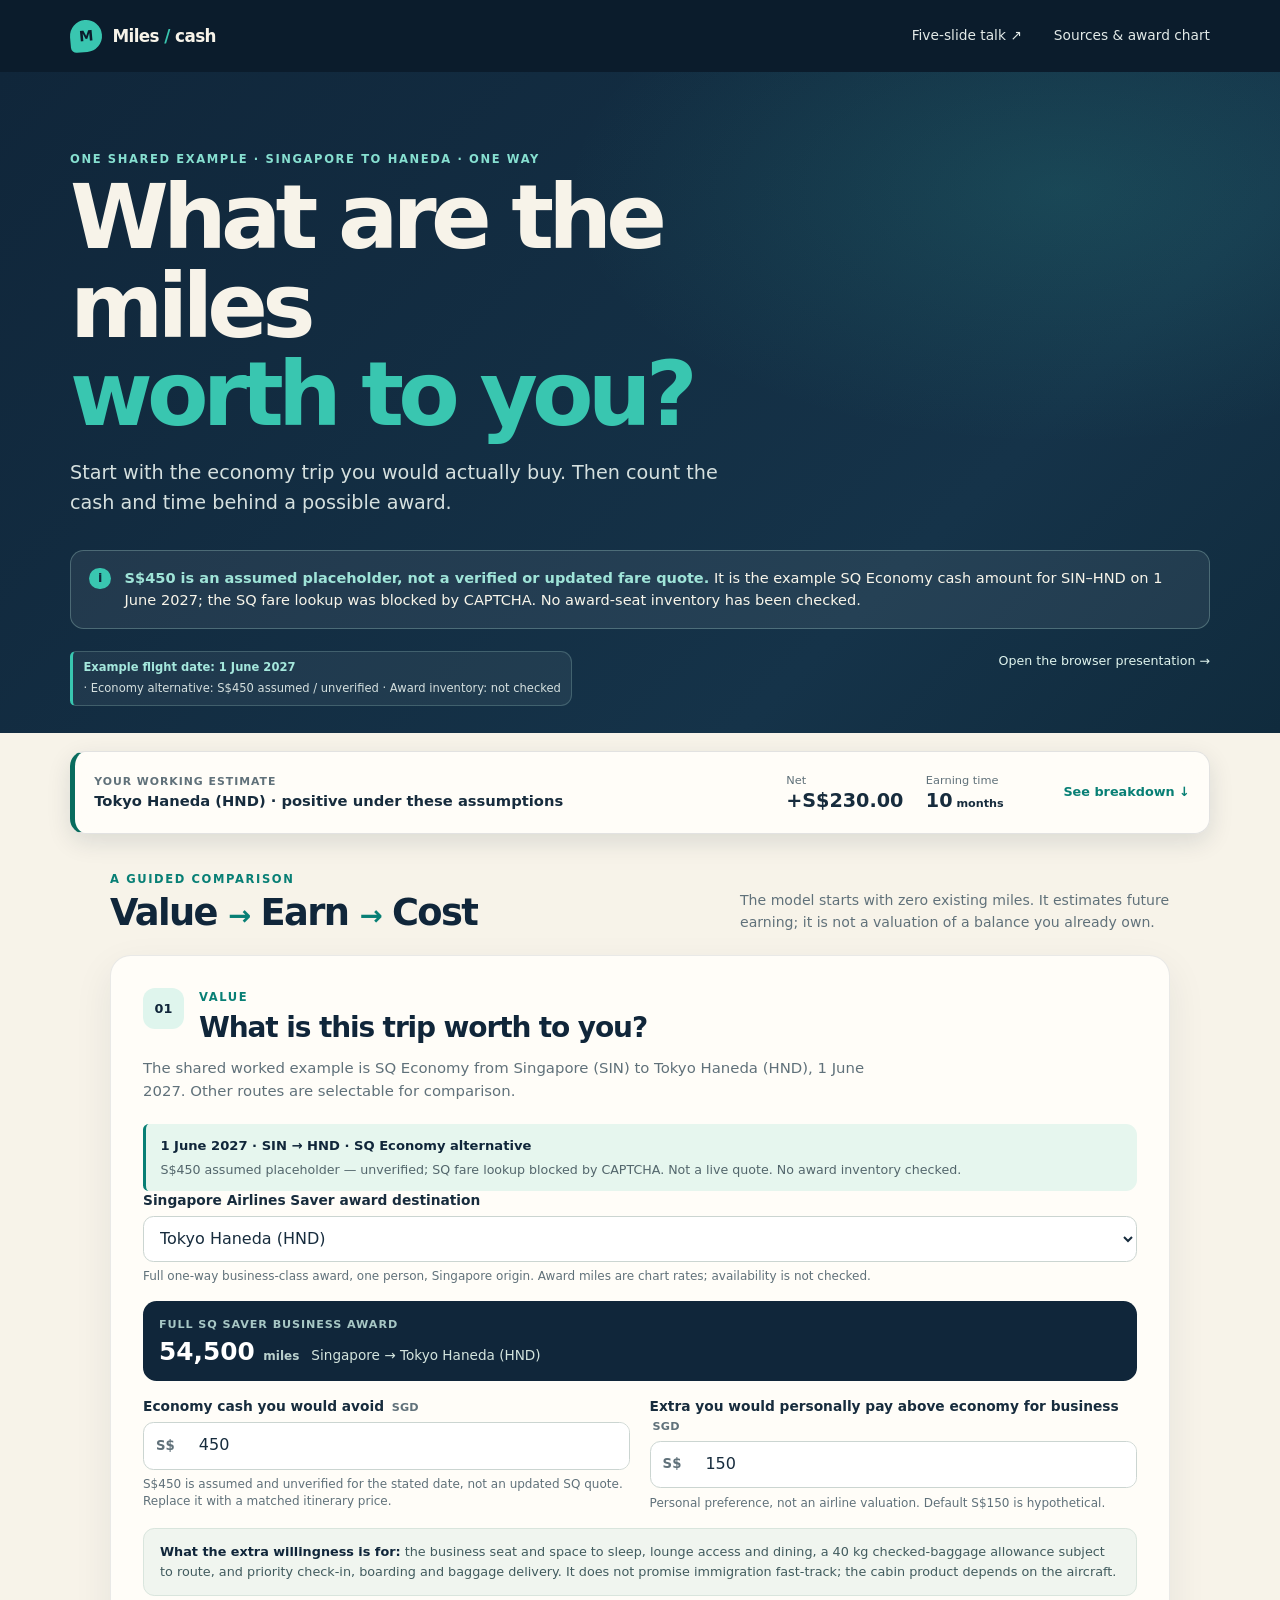
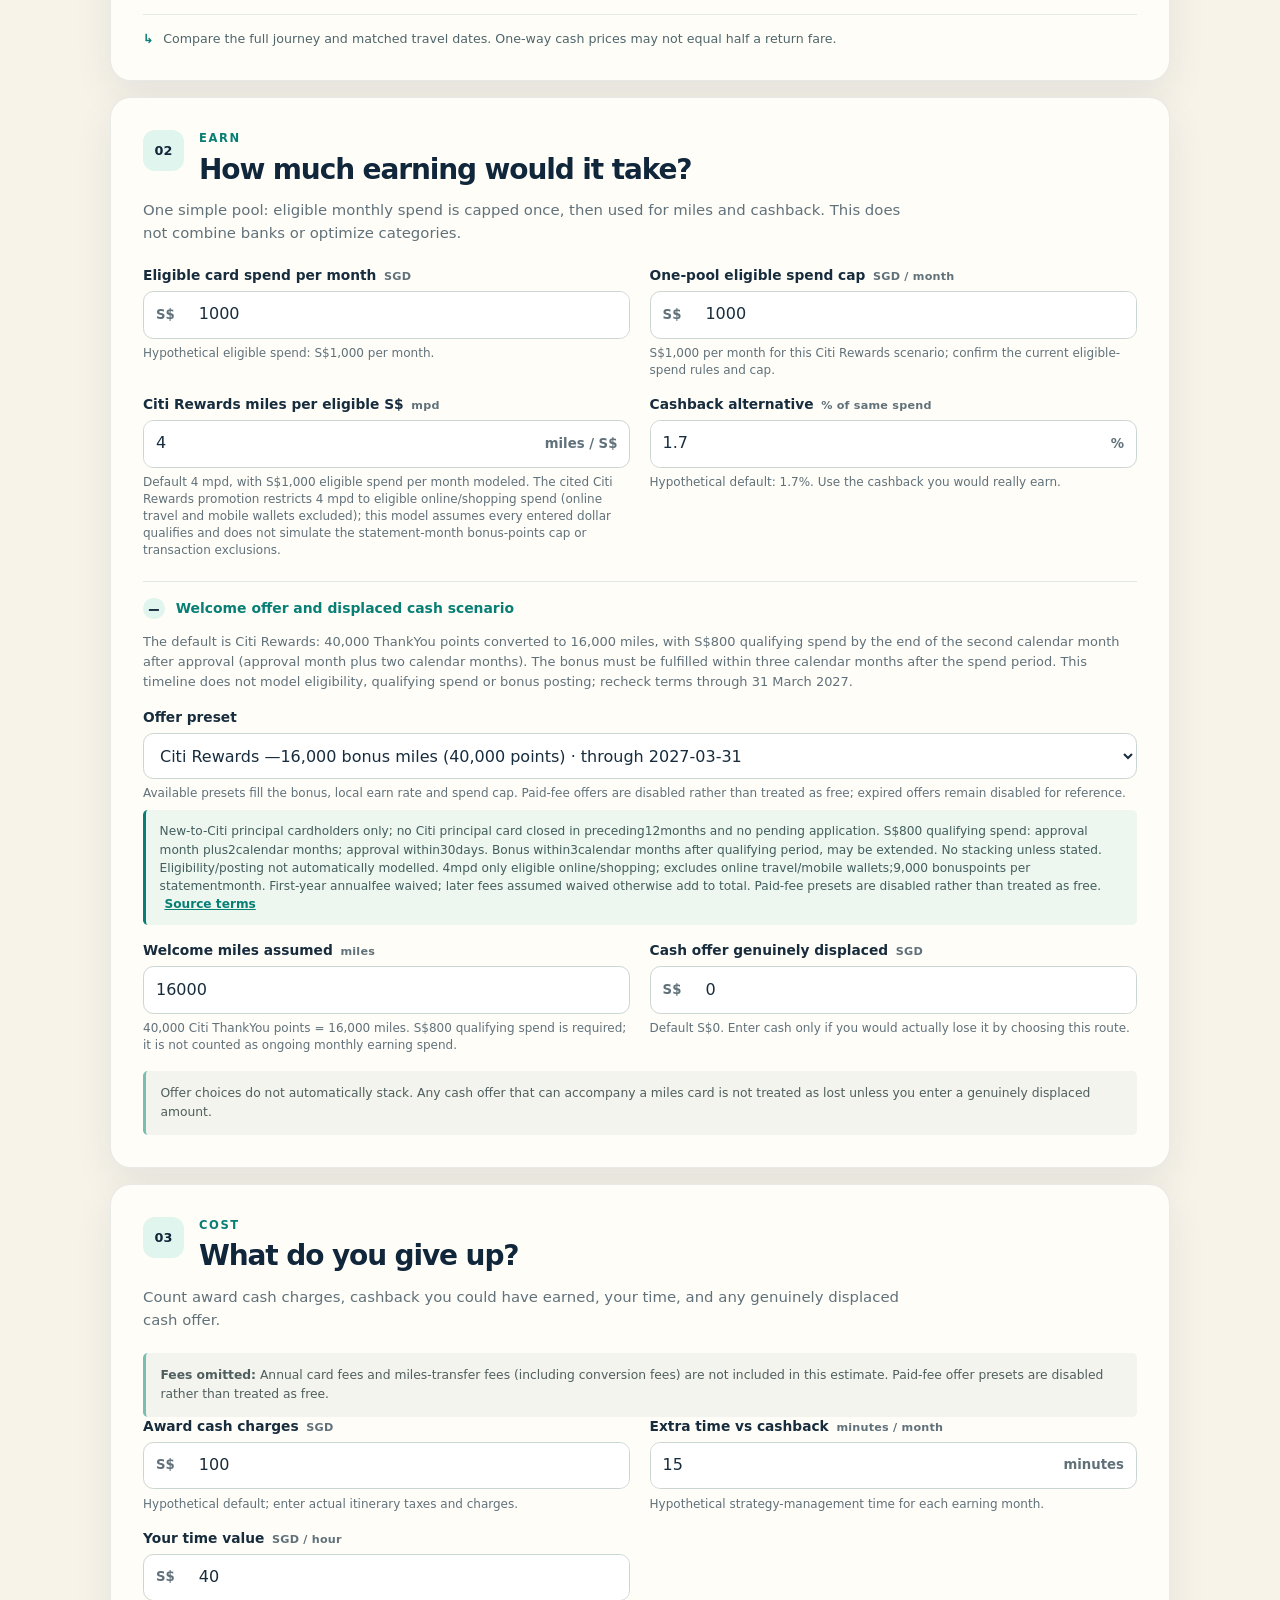
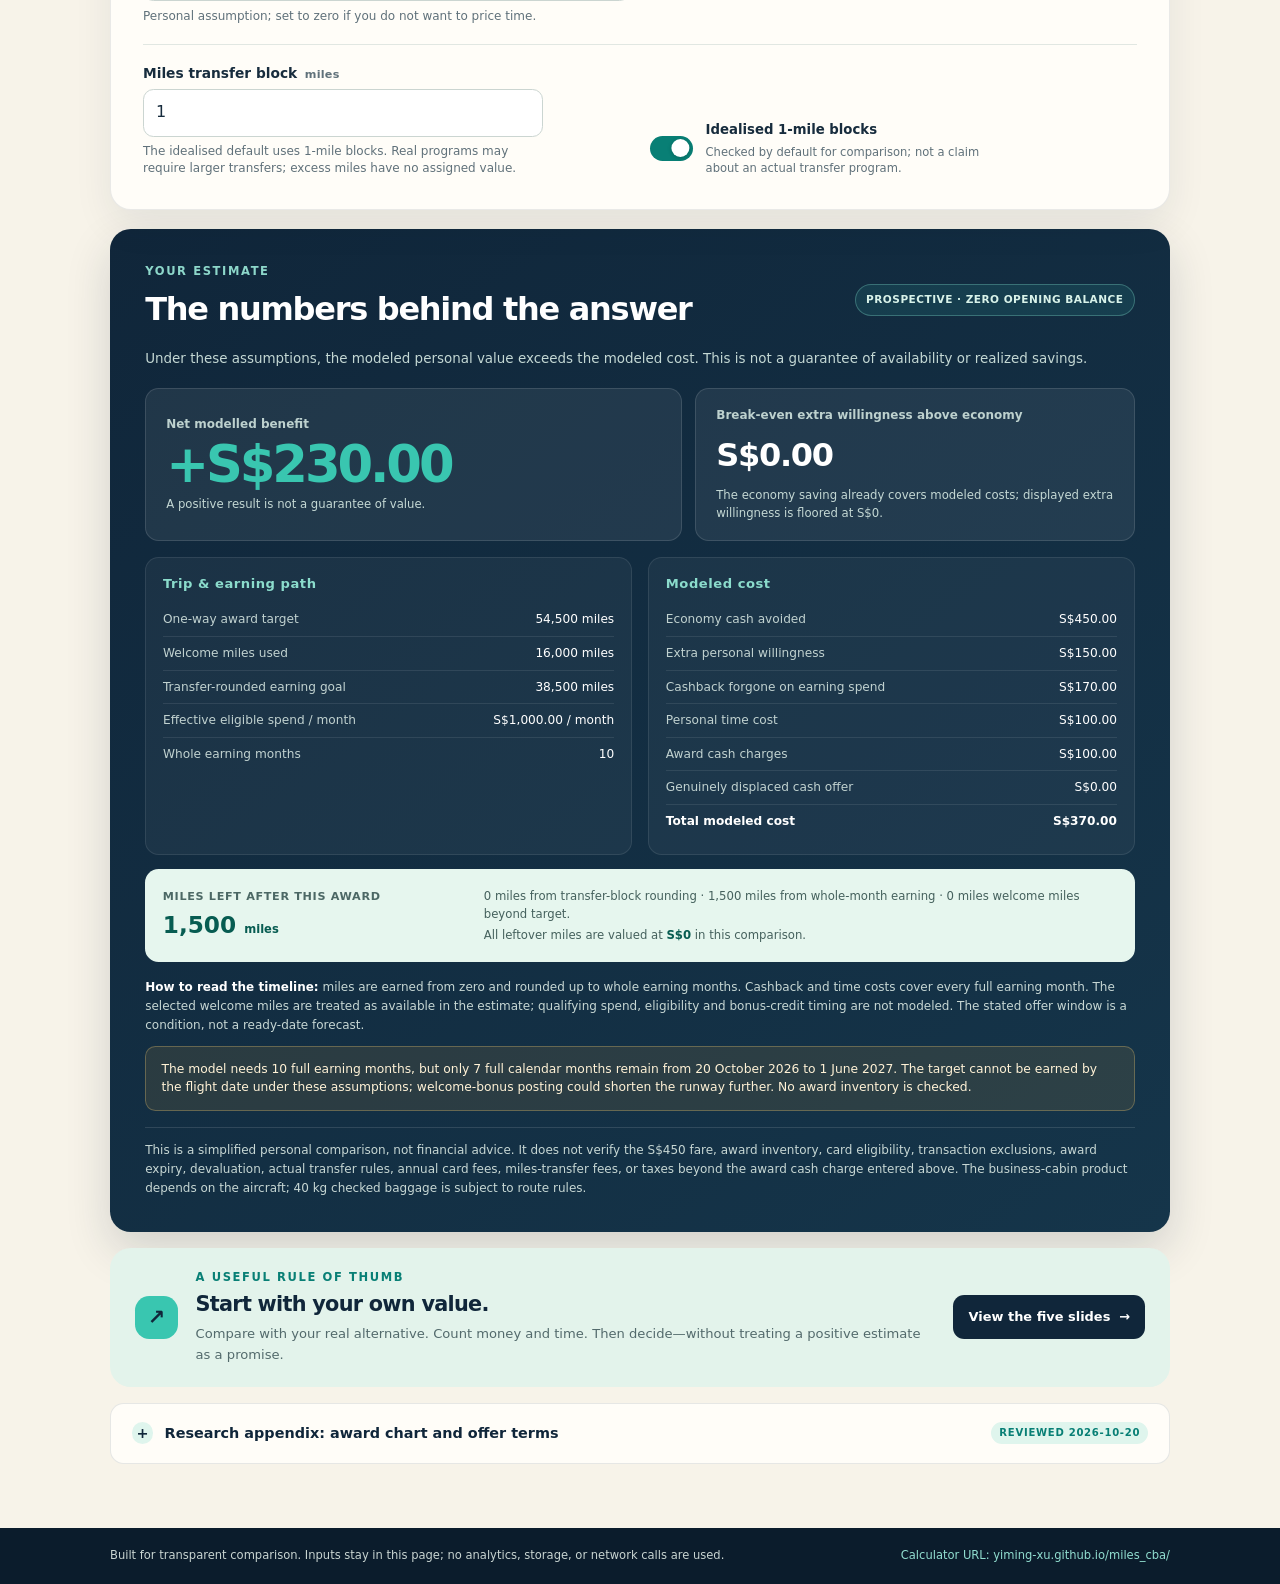
==== commit c1264db9: "feat: fullscreen visual slides, QR and simplified fee-free teaching model" ====
--- a/index.html
+++ b/index.html
@@ -26,7 +26,7 @@
     <div class="hero-copy">
       <p class="eyebrow eyebrow-light">One shared example · Singapore to Haneda · one way</p>
       <h1 id="page-title">What are the miles<br><em>worth to you?</em></h1>
-      <p class="hero-lede">Start with the economy trip you would actually buy. Then count the cash, time and fees behind a possible award.</p>
+      <p class="hero-lede">Start with the economy trip you would actually buy. Then count the cash and time behind a possible award.</p>
     </div>
     <div class="hypothesis-banner" role="note">
       <span class="banner-icon" aria-hidden="true">i</span>
@@ -154,7 +154,7 @@
                 <option value="citi-rewards-16k" selected>Citi Rewards — 40,000 points / 16,000 miles welcome offer</option>
                 <option value="custom">Custom / manually entered values</option>
               </select>
-              <div class="field-hint">Current presets fill the bonus, local earn rate, spend cap and any separately declared offer fee. Expired offers remain disabled for reference.</div>
+              <div class="field-hint">Available presets fill the bonus, local earn rate and spend cap. Paid-fee offers are disabled rather than treated as free; expired offers remain disabled for reference.</div>
               <p id="promotion-note" class="promotion-note" role="note">Citi Rewards official terms: 40,000 ThankYou points (16,000 miles), S$800 qualifying spend by the end of the second calendar month after approval, bonus fulfilled within three calendar months after the spend period; terms through 31 March 2027. Recheck before use. <a href="https://www.citibank.com.sg/credit-cards/rewards/citi-rewards-card/pdf/online-product-led-acquisition-promotion-terms-and-conditions.pdf" target="_blank" rel="noopener">Official campaign terms</a></p>
             </div>
             <div class="field">
@@ -180,18 +180,15 @@
             <h2 id="cost-heading">What do you give up?</h2>
           </div>
         </div>
-        <p class="section-lede">Count award cash charges, cashback you could have earned, your time, and only genuinely incremental general fees.</p>
+        <p class="section-lede">Count award cash charges, cashback you could have earned, your time, and any genuinely displaced cash offer.</p>
+
+        <div class="assumption-callout fee-omission-warning" role="note"><strong>Fees omitted:</strong> Annual card fees and miles-transfer fees (including conversion fees) are not included in this estimate. Paid-fee offer presets are disabled rather than treated as free.</div>
 
         <div class="field-grid">
           <div class="field">
             <label for="award-cash">Award cash charges <span class="unit">SGD</span></label>
             <div class="input-with-prefix"><span aria-hidden="true">S$</span><input id="award-cash" name="award-cash" type="number" inputmode="decimal" min="0" step="0.01" value="100" required></div>
             <span class="field-hint">Hypothetical default; enter actual itinerary taxes and charges.</span>
-          </div>
-          <div class="field">
-            <label for="ongoing-fee">Other incremental miles-strategy fees <span class="unit">SGD total</span></label>
-            <div class="input-with-prefix"><span aria-hidden="true">S$</span><input id="ongoing-fee" name="ongoing-fee" type="number" inputmode="decimal" min="0" step="0.01" value="30" required></div>
-            <span class="field-hint">S$30 hypothetical general-fee allowance. A preset adds only a fee declared in its terms; the default promotion adds S$0 in fees.</span>
           </div>
           <div class="field">
             <label for="minutes-per-month">Extra time vs cashback <span class="unit">minutes / month</span></label>
@@ -261,7 +258,6 @@
             <div><dt>Cashback forgone on earning spend</dt><dd data-output="cashback-cost">—</dd></div>
             <div><dt>Personal time cost</dt><dd data-output="time-cost">—</dd></div>
             <div><dt>Award cash charges</dt><dd data-output="award-cash-cost">—</dd></div>
-            <div><dt>Other incremental fees</dt><dd data-output="fees-cost">—</dd></div>
             <div><dt>Genuinely displaced cash offer</dt><dd data-output="displaced-cash">—</dd></div>
             <div class="total-row"><dt>Total modeled cost</dt><dd data-output="total-cost">—</dd></div>
           </dl>
@@ -279,7 +275,7 @@
       </div>
       <p class="method-note"><strong>How to read the timeline:</strong> miles are earned from zero and rounded up to whole earning months. Cashback and time costs cover every full earning month. The selected welcome miles are treated as available in the estimate; qualifying spend, eligibility and bonus-credit timing are not modeled. The stated offer window is a condition, not a ready-date forecast.</p>
       <p class="date-feasibility-note" id="date-feasibility-note" role="note">At default assumptions, the modeled 10 earning months exceed the remaining time to 1 June 2027 from the 20 October 2026 research snapshot; bonus posting can shorten the runway further.</p>
-      <p class="decision-note">This is a simplified personal comparison, not financial advice. It does not verify the S$450 fare, award inventory, card eligibility, transaction exclusions, award expiry, devaluation, actual transfer rules, or taxes/fees not entered above. The business-cabin product depends on the aircraft; 40 kg checked baggage is subject to route rules.</p>
+      <p class="decision-note">This is a simplified personal comparison, not financial advice. It does not verify the S$450 fare, award inventory, card eligibility, transaction exclusions, award expiry, devaluation, actual transfer rules, annual card fees, miles-transfer fees, or taxes beyond the award cash charge entered above. The business-cabin product depends on the aircraft; 40 kg checked baggage is subject to route rules.</p>
     </section>
 
     <section class="closing-card" aria-labelledby="closing-heading">
@@ -323,7 +319,7 @@
           <div>
             <h3>Welcome offer: verify before use</h3>
             <p>The default is Citi Rewards: 40,000 ThankYou points (16,000 miles), S$800 qualifying spend through the end of the second calendar month after approval, with the bonus fulfilled within three calendar months after the spend period. Terms are noted through 31 March 2027; recheck eligibility and posting timing. Citi PremierMiles remains a separate 8,000-mile, 1.2-mpd fee-waived alternative where current terms apply.</p>
-            <p>The S$30 general-fee allowance is separate from any declared offer fee. A fee on another selected preset is added explicitly; changing back to a fee-waived preset resets that added amount.</p>
+            <p>Annual card fees and miles-transfer or conversion fees are omitted from the model. Presets with a declared paid fee are disabled rather than presented as free; verify all fees in the issuer and transfer-program terms.</p>
             <p>Offer requirements do not count as extra monthly earning spend in this simplified model. A qualifying-spend condition is not a promise that the bonus will be approved or credited.</p>
           </div>
         </div>
--- a/styles.css
+++ b/styles.css
@@ -604,3 +604,732 @@
   .slide-panel, .slide-kpi, .slide-result > div { background: #f3f7f4; border-color: #d0d9d4; }
   .slide-callout { color: #234b49; background: #eaf6f0; border-color: #9ed4c8; }
 }
+
+/* True 16:9 presentation stage. All deck-specific rules stay under .slides-page. */
+.slides-page {
+  --deck-bg: #080d13;
+  --deck-panel: #111c27;
+  --deck-panel-soft: #172532;
+  --deck-text: #f6f5ef;
+  --deck-muted: #a9b7bc;
+  --deck-accent: #8fe0d1;
+  --deck-accent-strong: #39c6b0;
+  --deck-ink: #10202b;
+  min-height: 100vh;
+  min-height: 100svh;
+  display: flex;
+  flex-direction: column;
+  align-items: center;
+  justify-content: flex-start;
+  overflow-x: hidden;
+  color: var(--deck-text);
+  background: var(--deck-bg);
+  font-family: -apple-system, BlinkMacSystemFont, "Segoe UI", system-ui, sans-serif;
+}
+.slides-page .slide-stage {
+  position: relative;
+  flex: 0 0 auto;
+  display: grid;
+  place-items: center;
+  width: min(100vw, 177.7778dvh);
+  height: min(56.25vw, 100dvh);
+  aspect-ratio: 16 / 9;
+  margin: 0 auto;
+  padding: 0;
+  overflow: hidden;
+  background: #080d13;
+}
+.slides-page .slide-canvas {
+  position: relative;
+  flex: 0 0 auto;
+  width: min(100vw, 177.7778dvh);
+  height: min(56.25vw, 100dvh);
+  max-width: 100vw;
+  max-height: 100dvh;
+  aspect-ratio: 16 / 9;
+  overflow: hidden;
+  isolation: isolate;
+  container-type: size;
+  background: #0b1219;
+  box-shadow: 0 24px 90px rgba(0, 0, 0, 0.38);
+}
+.slides-page .slide-stage:fullscreen {
+  position: fixed;
+  z-index: 1000;
+  inset: 0;
+  flex: none;
+  width: 100vw !important;
+  height: 100dvh !important;
+  max-width: 100vw !important;
+  max-height: 100dvh !important;
+  margin: 0 !important;
+  aspect-ratio: auto;
+  display: grid !important;
+  place-items: center;
+  background: #080d13;
+}
+.slides-page .slide-brand {
+  position: absolute;
+  z-index: 8;
+  top: 4.1%;
+  left: 4.8%;
+  right: 4.8%;
+  display: flex;
+  align-items: center;
+  justify-content: space-between;
+  gap: 1rem;
+  color: #d7e2df;
+  font-size: clamp(0.58rem, 0.78cqw, 0.82rem);
+  font-weight: 760;
+  letter-spacing: 0.16em;
+  line-height: 1;
+  pointer-events: none;
+}
+.slides-page .slide-brand a {
+  color: inherit;
+  text-decoration: none;
+  pointer-events: auto;
+}
+.slides-page .slide-brand a span { color: var(--deck-accent-strong); }
+.slides-page .slide-brand > span:last-child { color: #91a5ab; letter-spacing: 0.12em; }
+.slides-page .slide-brand i { color: var(--deck-accent-strong); font-style: normal; }
+.slides-page .slide {
+  position: absolute;
+  inset: 0;
+  z-index: 1;
+  width: 100%;
+  height: 100%;
+  min-height: 0;
+  display: flex;
+  flex-direction: column;
+  justify-content: flex-start;
+  gap: 2.3cqh;
+  overflow: hidden;
+  padding: 12.2% 4.8% 10.4%;
+  color: var(--deck-text);
+  background:
+    radial-gradient(ellipse at 88% 7%, rgba(57, 198, 176, 0.1), transparent 31%),
+    linear-gradient(145deg, #12212d, #0c151e 72%);
+  border: 0;
+  border-radius: 0;
+  box-shadow: none;
+}
+.slides-page .slide[hidden] { display: none !important; }
+.slides-page .slide h1 {
+  max-width: 100%;
+  margin: 0;
+  color: #fff;
+  font-size: clamp(1.55rem, 4.25cqw, 4.8rem);
+  font-weight: 680;
+  line-height: 0.98;
+  letter-spacing: -0.065em;
+}
+.slides-page .slide h1 em { color: var(--deck-accent); font-style: normal; }
+.slides-page .slide-kicker {
+  margin: 0 0 1.2cqh;
+  color: var(--deck-accent);
+  font-size: clamp(0.58rem, 0.82cqw, 0.9rem);
+  font-weight: 820;
+  letter-spacing: 0.16em;
+  line-height: 1.25;
+  text-transform: uppercase;
+}
+.slides-page .slide-kicker span { color: #63777e; }
+.slides-page .slide-heading { flex: 0 0 auto; margin: 0; }
+.slides-page .slide-heading h1 { font-size: clamp(1.55rem, 4.15cqw, 4.7rem); }
+.slides-page .slide-footnote {
+  flex: 0 0 auto;
+  margin: 0;
+  color: #9eafb3;
+  font-size: clamp(0.62rem, 0.86cqw, 0.95rem);
+  line-height: 1.4;
+}
+.slides-page .mini-label {
+  display: block;
+  color: #aec2c2;
+  font-size: clamp(0.58rem, 0.8cqw, 0.86rem);
+  font-weight: 760;
+  letter-spacing: 0.1em;
+  line-height: 1.35;
+  text-transform: uppercase;
+}
+
+/* Slide 1: route/date first, with a locally generated, high-contrast join QR. */
+.slides-page .slide-cover {
+  display: grid;
+  grid-template-columns: minmax(0, 1.45fr) minmax(0, 0.7fr);
+  align-items: center;
+  gap: 3.5cqw;
+  padding: 11.4% 7.2% 10.2%;
+  background:
+    radial-gradient(ellipse at 76% 49%, rgba(57, 198, 176, 0.13), transparent 34%),
+    linear-gradient(135deg, #0a121a, #102433 64%, #091118);
+}
+.slides-page .cover-copy { min-width: 0; }
+.slides-page .cover-copy .slide-kicker { margin-bottom: 2.1cqh; }
+.slides-page .cover-copy h1 {
+  font-size: clamp(2.15rem, 9.5cqw, 10.5rem);
+  line-height: 0.79;
+  letter-spacing: -0.085em;
+}
+.slides-page .cover-copy h1 span { color: var(--deck-accent-strong); font-weight: 450; }
+.slides-page .cover-subtitle {
+  margin: 3.2cqh 0 0;
+  color: #d7e5e0;
+  font-size: clamp(1.15rem, 2.65cqw, 2.8rem);
+  font-weight: 520;
+  letter-spacing: -0.045em;
+}
+.slides-page .cover-details {
+  display: flex;
+  align-items: center;
+  flex-wrap: wrap;
+  gap: 0.8cqw;
+  margin-top: 2.2cqh;
+  color: #aec0c1;
+  font-size: clamp(0.68rem, 1.08cqw, 1.12rem);
+}
+.slides-page .cover-details > span:first-child { color: #fff; font-weight: 800; }
+.slides-page .cover-divider { width: 1px; height: 1.1em; background: #547078; }
+.slides-page .qr-card {
+  width: min(100%, 30cqw);
+  display: flex;
+  flex-direction: column;
+  align-items: center;
+  justify-self: end;
+  padding: 2.2cqw 2.3cqw 1.8cqw;
+  color: #112532;
+  background: #fff;
+  border-radius: 1.05cqw;
+  box-shadow: 0 1.4cqw 4cqw rgba(0, 0, 0, 0.28);
+}
+.slides-page .qr-label {
+  align-self: flex-start;
+  margin: 0 0 1.4cqh;
+  color: #1b3b47;
+  font-size: clamp(0.66rem, 1.02cqw, 1.08rem);
+  font-weight: 820;
+  letter-spacing: 0.02em;
+}
+.slides-page .qr-image-link { display: block; width: 100%; line-height: 0; }
+.slides-page .join-qr {
+  display: block;
+  width: 100%;
+  aspect-ratio: 1;
+  image-rendering: pixelated;
+  background: #fff;
+}
+.slides-page .qr-caption {
+  margin: 1.1cqh 0 0.5cqh;
+  color: #1a4650;
+  font-size: clamp(0.66rem, 0.98cqw, 1rem);
+  font-weight: 820;
+}
+.slides-page .qr-url {
+  max-width: 100%;
+  color: #476168;
+  font-size: clamp(0.48rem, 0.68cqw, 0.75rem);
+  line-height: 1.3;
+  overflow-wrap: anywhere;
+  text-align: center;
+  text-decoration: none;
+}
+.slides-page .qr-url:hover { color: #087f75; text-decoration: underline; }
+
+/* Slide 2: three officially sourced photos, plus simple luggage/priority icons. */
+.slides-page .slide-experience { gap: 2cqh; }
+.slides-page .experience-grid {
+  flex: 1 1 auto;
+  min-height: 0;
+  display: grid;
+  grid-template-columns: repeat(3, minmax(0, 1fr));
+  gap: 1.25cqw;
+}
+.slides-page .experience-card {
+  min-width: 0;
+  min-height: 0;
+  display: grid;
+  grid-template-rows: minmax(0, 1fr) auto;
+  overflow: hidden;
+  margin: 0;
+  background: rgba(255, 255, 255, 0.055);
+  border: 1px solid rgba(230, 244, 239, 0.12);
+  border-radius: 0.8cqw;
+}
+.slides-page .experience-photo { min-height: 0; overflow: hidden; background: #101c25; }
+.slides-page .experience-photo img {
+  display: block;
+  width: 100%;
+  height: 100%;
+  object-fit: cover;
+  object-position: center;
+  transition: transform 350ms ease;
+}
+.slides-page .experience-card:hover .experience-photo img { transform: scale(1.025); }
+.slides-page .experience-card figcaption {
+  min-height: 0;
+  display: flex;
+  flex-direction: column;
+  align-items: flex-start;
+  gap: 0.45cqh;
+  padding: 1.2cqh 1.2cqw 1.25cqh;
+}
+.slides-page .experience-label {
+  color: var(--deck-accent);
+  font-size: clamp(0.52rem, 0.66cqw, 0.72rem);
+  font-weight: 820;
+  letter-spacing: 0.12em;
+}
+.slides-page .experience-card figcaption strong {
+  color: #f7f8f4;
+  font-size: clamp(0.72rem, 1.12cqw, 1.18rem);
+  line-height: 1.15;
+}
+.slides-page .photo-credit {
+  color: #9eafb2;
+  font-size: clamp(0.48rem, 0.66cqw, 0.72rem);
+  line-height: 1.25;
+  text-decoration-color: rgba(158, 175, 178, 0.55);
+  text-underline-offset: 2px;
+}
+.slides-page .photo-credit:hover { color: #fff; }
+.slides-page .benefit-strip {
+  flex: 0 0 auto;
+  display: grid;
+  grid-template-columns: minmax(0, 1fr) minmax(0, 1fr) auto;
+  align-items: center;
+  gap: 1.4cqw;
+  padding: 1.15cqh 1.45cqw;
+  background: rgba(255, 255, 255, 0.045);
+  border: 1px solid rgba(230, 244, 239, 0.1);
+  border-radius: 0.65cqw;
+}
+.slides-page .benefit-item { min-width: 0; display: flex; align-items: center; gap: 0.85cqw; }
+.slides-page .benefit-item svg {
+  flex: 0 0 2.4cqw;
+  width: 2.4cqw;
+  max-width: 2rem;
+  min-width: 1.25rem;
+  height: auto;
+  fill: none;
+  stroke: var(--deck-accent);
+  stroke-linecap: round;
+  stroke-linejoin: round;
+  stroke-width: 1.6;
+}
+.slides-page .benefit-item strong, .slides-page .benefit-item small { display: block; }
+.slides-page .benefit-item strong { color: #f3f6f2; font-size: clamp(0.58rem, 0.82cqw, 0.9rem); line-height: 1.25; }
+.slides-page .benefit-item small { margin-top: 0.25cqh; color: #9eafb2; font-size: clamp(0.48rem, 0.66cqw, 0.72rem); line-height: 1.25; }
+.slides-page .benefit-footnote {
+  max-width: 14cqw;
+  margin: 0;
+  color: #91a2a7;
+  font-size: clamp(0.46rem, 0.6cqw, 0.68rem);
+  line-height: 1.3;
+}
+
+/* Slide 3: a single route, card and spend pool. */
+.slides-page .slide-earning { gap: 2.7cqh; }
+.slides-page .mile-equation {
+  flex: 0 0 auto;
+  display: grid;
+  grid-template-columns: minmax(0, 1fr) auto minmax(0, 1fr) auto minmax(0, 1fr);
+  align-items: center;
+  gap: 1.1cqw;
+}
+.slides-page .mile-step {
+  min-width: 0;
+  min-height: 19cqh;
+  display: flex;
+  flex-direction: column;
+  align-items: flex-start;
+  justify-content: center;
+  padding: 1.7cqh 1.8cqw;
+  background: rgba(255, 255, 255, 0.055);
+  border: 1px solid rgba(230, 244, 239, 0.1);
+  border-radius: 0.8cqw;
+}
+.slides-page .welcome-step { background: rgba(57, 198, 176, 0.07); }
+.slides-page .remaining-step { background: #dff5ed; border-color: transparent; }
+.slides-page .step-caption { color: #a8bbbb; font-size: clamp(0.56rem, 0.78cqw, 0.84rem); font-weight: 720; }
+.slides-page .mile-step strong {
+  margin-top: 1.3cqh;
+  color: #fff;
+  font-size: clamp(1.3rem, 3.55cqw, 3.8rem);
+  font-variant-numeric: tabular-nums;
+  letter-spacing: -0.055em;
+  line-height: 0.98;
+}
+.slides-page .welcome-step strong { color: var(--deck-accent); }
+.slides-page .remaining-step strong { color: #087f75; }
+.slides-page .mile-step small { margin-top: 0.7cqh; color: #a7b7ba; font-size: clamp(0.56rem, 0.76cqw, 0.82rem); }
+.slides-page .remaining-step .step-caption, .slides-page .remaining-step small { color: #44635f; }
+.slides-page .equation-sign { color: var(--deck-accent-strong); font-size: clamp(1.25rem, 2.55cqw, 2.8rem); font-weight: 420; }
+.slides-page .earning-bottom {
+  flex: 0 0 auto;
+  display: grid;
+  grid-template-columns: minmax(0, 1fr) 0.42fr;
+  gap: 1.2cqw;
+}
+.slides-page .earning-rate-card, .slides-page .earning-time-card {
+  min-width: 0;
+  padding: 1.7cqh 1.8cqw;
+  background: rgba(255, 255, 255, 0.055);
+  border: 1px solid rgba(230, 244, 239, 0.1);
+  border-radius: 0.8cqw;
+}
+.slides-page .earning-formula {
+  margin: 1.1cqh 0 0;
+  color: #dfeae5;
+  font-size: clamp(0.88rem, 1.65cqw, 1.8rem);
+  line-height: 1.3;
+  letter-spacing: -0.025em;
+}
+.slides-page .earning-formula strong { color: #fff; }
+.slides-page .earning-formula b { color: var(--deck-accent); font-size: 1.08em; }
+.slides-page .earning-caption { margin: 0.8cqh 0 0; color: #9eafb2; font-size: clamp(0.56rem, 0.76cqw, 0.82rem); }
+.slides-page .earning-time-card { display: flex; flex-direction: column; justify-content: center; }
+.slides-page .earning-time-card > strong { margin-top: 0.45cqh; color: var(--deck-accent); font-size: clamp(2.1rem, 5.1cqw, 5.5rem); font-variant-numeric: tabular-nums; letter-spacing: -0.075em; line-height: 0.94; }
+.slides-page .earning-time-card > small { margin-top: 0.9cqh; color: #a6b7b7; font-size: clamp(0.5rem, 0.7cqw, 0.76rem); }
+.slides-page .earning-note { margin-top: auto; }
+
+/* Slide 4: cost is broken into foregone rewards, time and award cash. */
+.slides-page .slide-cost { gap: 2.2cqh; }
+.slides-page .cost-layout {
+  flex: 1 1 auto;
+  min-height: 0;
+  display: grid;
+  grid-template-columns: minmax(0, 0.72fr) minmax(0, 1.28fr);
+  gap: 1.5cqw;
+}
+.slides-page .cost-total-card {
+  min-width: 0;
+  display: flex;
+  flex-direction: column;
+  justify-content: center;
+  padding: 2.2cqw;
+  color: #12312f;
+  background: #dff5ed;
+  border-radius: 0.85cqw;
+}
+.slides-page .cost-total-card .mini-label { color: #42655f; }
+.slides-page .cost-total-card > strong {
+  margin-top: 1.4cqh;
+  color: #075c51;
+  font-size: clamp(2rem, 5.2cqw, 5.6rem);
+  font-variant-numeric: tabular-nums;
+  letter-spacing: -0.075em;
+  line-height: 0.95;
+}
+.slides-page .cost-period { margin-top: 1cqh; color: #4e6d66; font-size: clamp(0.58rem, 0.82cqw, 0.9rem); }
+.slides-page .cost-divider { height: 1px; margin: 2.3cqh 0 1.8cqh; background: rgba(8, 92, 81, 0.2); }
+.slides-page .cost-months { margin-top: 0.7cqh; color: #173e3b; font-size: clamp(1rem, 1.8cqw, 1.95rem); }
+.slides-page .cost-months b { color: #075c51; font-size: 1.25em; font-variant-numeric: tabular-nums; }
+.slides-page .cost-breakdown {
+  min-width: 0;
+  display: flex;
+  flex-direction: column;
+  justify-content: center;
+  padding: 0.5cqh 1.7cqw;
+  background: rgba(255, 255, 255, 0.045);
+  border: 1px solid rgba(230, 244, 239, 0.1);
+  border-radius: 0.85cqw;
+}
+.slides-page .cost-row {
+  min-height: 8.5cqh;
+  display: grid;
+  grid-template-columns: auto minmax(0, 1fr) auto;
+  align-items: center;
+  gap: 1.15cqw;
+  padding: 1.1cqh 0;
+  border-bottom: 1px solid rgba(230, 244, 239, 0.1);
+}
+.slides-page .cost-row:last-child { border-bottom: 0; }
+.slides-page .cost-icon {
+  width: 2.6cqw;
+  height: 2.6cqw;
+  min-width: 1.6rem;
+  min-height: 1.6rem;
+  display: grid;
+  place-items: center;
+  color: var(--deck-accent);
+  background: rgba(57, 198, 176, 0.1);
+  border-radius: 50%;
+  font-size: clamp(0.85rem, 1.45cqw, 1.55rem);
+}
+.slides-page .cost-row > span:nth-child(2) strong, .slides-page .cost-row > span:nth-child(2) small { display: block; }
+.slides-page .cost-row > span:nth-child(2) strong { color: #f3f6f2; font-size: clamp(0.76rem, 1.12cqw, 1.2rem); }
+.slides-page .cost-row > span:nth-child(2) small { margin-top: 0.35cqh; color: #9eafb2; font-size: clamp(0.52rem, 0.72cqw, 0.78rem); }
+.slides-page .cost-row > b { color: #fff; font-size: clamp(0.9rem, 1.48cqw, 1.6rem); font-variant-numeric: tabular-nums; white-space: nowrap; }
+.slides-page .cash-fare-tag {
+  align-self: flex-end;
+  display: flex;
+  flex-wrap: wrap;
+  align-items: baseline;
+  justify-content: flex-end;
+  gap: 0.45cqw 0.8cqw;
+  margin: 0;
+  color: #9eafb2;
+  font-size: clamp(0.54rem, 0.72cqw, 0.78rem);
+}
+.slides-page .cash-fare-tag > span { color: #b9c9c8; }
+.slides-page .cash-fare-tag strong { color: #efcf89; font-size: 1.12em; }
+
+/* Slide 5: model value, break-even and personal net. */
+.slides-page .slide-answer { gap: 3cqh; }
+.slides-page .value-equation {
+  flex: 0 0 auto;
+  display: grid;
+  grid-template-columns: minmax(0, 1fr) auto minmax(0, 1fr) auto minmax(0, 1fr);
+  align-items: center;
+  gap: 1cqw;
+}
+.slides-page .value-cell {
+  min-width: 0;
+  min-height: 14cqh;
+  display: flex;
+  flex-direction: column;
+  justify-content: center;
+  padding: 1.5cqh 1.5cqw;
+  background: rgba(255, 255, 255, 0.055);
+  border: 1px solid rgba(230, 244, 239, 0.1);
+  border-radius: 0.75cqw;
+}
+.slides-page .value-cell span { color: #a8bbbb; font-size: clamp(0.54rem, 0.77cqw, 0.84rem); line-height: 1.25; }
+.slides-page .value-cell strong { margin-top: 0.7cqh; color: #fff; font-size: clamp(1rem, 2.2cqw, 2.35rem); font-variant-numeric: tabular-nums; letter-spacing: -0.055em; white-space: nowrap; }
+.slides-page .value-cell-total { background: rgba(57, 198, 176, 0.09); border-color: rgba(143, 224, 209, 0.25); }
+.slides-page .value-cell-total strong { color: var(--deck-accent); }
+.slides-page .answer-band {
+  flex: 0 0 auto;
+  display: grid;
+  grid-template-columns: minmax(0, 1fr) auto minmax(0, 0.58fr);
+  align-items: center;
+  gap: 2.3cqw;
+  padding: 2.2cqh 2.5cqw;
+  background: #102630;
+  border: 1px solid rgba(143, 224, 209, 0.19);
+  border-radius: 0.85cqw;
+}
+.slides-page .answer-result strong, .slides-page .answer-break-even strong { display: block; margin-top: 0.7cqh; font-variant-numeric: tabular-nums; letter-spacing: -0.06em; }
+.slides-page .answer-result strong { color: var(--deck-accent); font-size: clamp(2rem, 5.5cqw, 5.9rem); line-height: 0.95; }
+.slides-page .answer-break-even strong { color: #fff; font-size: clamp(1.25rem, 2.8cqw, 3rem); }
+.slides-page .answer-divider { width: 1px; height: 8cqh; background: rgba(233, 244, 239, 0.17); }
+.slides-page .answer-note { margin-top: auto; }
+
+/* Slide 6: close with actionable award and card-transfer checks. */
+.slides-page .slide-tips { gap: 2.5cqh; }
+.slides-page .tips-grid {
+  flex: 1 1 auto;
+  min-height: 0;
+  display: grid;
+  grid-template-columns: repeat(3, minmax(0, 1fr));
+  gap: 1.15cqw;
+}
+.slides-page .tip-card {
+  min-width: 0;
+  display: flex;
+  flex-direction: column;
+  padding: 1.8cqh 1.6cqw;
+  background: rgba(255, 255, 255, 0.055);
+  border: 1px solid rgba(230, 244, 239, 0.11);
+  border-radius: 0.8cqw;
+}
+.slides-page .tip-number { color: var(--deck-accent); font-size: clamp(0.58rem, 0.78cqw, 0.84rem); font-weight: 850; letter-spacing: 0.15em; }
+.slides-page .tip-card h2 { margin: 1.2cqh 0 0; color: #fff; font-size: clamp(0.85rem, 1.45cqw, 1.55rem); letter-spacing: -0.035em; line-height: 1.08; }
+.slides-page .tip-card p { margin: 1.1cqh 0 0; color: #c1cecd; font-size: clamp(0.62rem, 0.94cqw, 1rem); line-height: 1.45; }
+.slides-page .sweet-spot-pair { display: grid; gap: 0.7cqh; margin-top: 1.2cqh; }
+.slides-page .sweet-spot-pair span { display: flex; justify-content: space-between; gap: 0.6rem; padding: 0.75cqh 0.8cqw; color: #e5f0eb; background: rgba(57, 198, 176, 0.08); border-radius: 0.4cqw; font-size: clamp(0.65rem, 0.9cqw, 0.96rem); }
+.slides-page .sweet-spot-pair b { color: var(--deck-accent); font-variant-numeric: tabular-nums; white-space: nowrap; }
+.slides-page .tip-card > small { margin-top: 0.8cqh; color: #91a3a6; font-size: clamp(0.48rem, 0.68cqw, 0.74rem); line-height: 1.35; }
+.slides-page .closing-line {
+  flex: 0 0 auto;
+  display: flex;
+  align-items: center;
+  justify-content: center;
+  flex-wrap: wrap;
+  gap: 0.9cqw;
+  padding-top: 1.5cqh;
+  color: #bdceca;
+  border-top: 1px solid rgba(230, 244, 239, 0.12);
+  font-size: clamp(0.68rem, 1.08cqw, 1.15rem);
+}
+.slides-page .closing-line i { color: var(--deck-accent-strong); font-style: normal; }
+.slides-page .closing-line strong { color: #fff; }
+
+/* Fixed stage controls remain reachable in fullscreen and on touch screens. */
+.slides-page .slide-controls {
+  position: absolute;
+  z-index: 10;
+  right: 3.2%;
+  bottom: 2.4%;
+  left: 3.2%;
+  width: auto;
+  display: flex;
+  align-items: center;
+  justify-content: space-between;
+  gap: 1rem;
+  margin: 0;
+  pointer-events: none;
+}
+.slides-page .slide-control-group { display: flex; align-items: center; gap: 0.55cqw; pointer-events: auto; }
+.slides-page .slide-controls button {
+  min-width: 2.25rem;
+  min-height: 2.25rem;
+  display: inline-flex;
+  align-items: center;
+  justify-content: center;
+  gap: 0.45rem;
+  padding: 0.5rem 0.78rem;
+  color: #eaf4ef;
+  background: rgba(9, 18, 25, 0.82);
+  border: 1px solid rgba(217, 239, 229, 0.22);
+  border-radius: 99px;
+  cursor: pointer;
+  font-size: clamp(0.68rem, 0.85cqw, 0.92rem);
+  font-weight: 760;
+  line-height: 1;
+  backdrop-filter: blur(12px);
+}
+.slides-page .slide-controls button:hover:not(:disabled) { color: #09221f; background: var(--deck-accent); border-color: var(--deck-accent); }
+.slides-page .slide-controls button:disabled { opacity: 0.4; cursor: default; }
+.slides-page .slide-controls button:focus-visible { outline: 3px solid #fff; outline-offset: 3px; }
+.slides-page .slide-count { min-width: 5.8rem; color: #c1d2d0; text-align: center; font-size: clamp(0.6rem, 0.76cqw, 0.82rem); font-variant-numeric: tabular-nums; }
+.slides-page .keyboard-hint { margin-right: 0.6cqw; color: #9bacb0; font-size: clamp(0.54rem, 0.68cqw, 0.74rem); }
+.slides-page .slide-progress { position: absolute; z-index: 12; right: 0; bottom: 0; left: 0; height: 0.36%; min-height: 2px; background: rgba(255, 255, 255, 0.1); }
+.slides-page .slide-progress span { display: block; width: 16.6667%; height: 100%; background: var(--deck-accent-strong); transition: width 220ms ease; }
+.slides-page .visually-hidden { position: absolute; width: 1px; height: 1px; padding: 0; margin: -1px; overflow: hidden; clip: rect(0, 0, 0, 0); white-space: nowrap; border: 0; }
+
+/* Source notes are outside the fullscreen element. */
+.slides-page .presentation-notes {
+  width: min(calc(100% - 2rem), 1120px);
+  margin: clamp(2.5rem, 6vw, 5rem) auto 4rem;
+  padding: clamp(1.2rem, 3vw, 2.2rem);
+  color: #d9e3df;
+  background: #101a23;
+  border: 1px solid rgba(207, 229, 220, 0.1);
+  border-radius: 1rem;
+}
+.slides-page .notes-heading { display: flex; align-items: end; justify-content: space-between; gap: 1rem; padding-bottom: 1.1rem; border-bottom: 1px solid rgba(207, 229, 220, 0.12); }
+.slides-page .notes-eyebrow { margin: 0 0 0.25rem; color: var(--deck-accent); font-size: 0.68rem; font-weight: 800; letter-spacing: 0.12em; text-transform: uppercase; }
+.slides-page .notes-heading h2 { margin: 0; color: #fff; font-size: clamp(1.45rem, 3vw, 2rem); letter-spacing: -0.045em; }
+.slides-page .notes-heading > a { color: var(--deck-accent); font-size: 0.84rem; font-weight: 760; text-decoration: none; }
+.slides-page .notes-heading > a:hover { text-decoration: underline; }
+.slides-page .notes-grid { display: grid; grid-template-columns: repeat(3, minmax(0, 1fr)); gap: 1.5rem; padding-top: 1.2rem; }
+.slides-page .notes-grid h3 { margin: 0 0 0.5rem; color: #a7e5d9; font-size: 0.9rem; }
+.slides-page .notes-grid p, .slides-page .notes-grid li { color: #b7c7c4; font-size: 0.77rem; line-height: 1.6; }
+.slides-page .notes-grid p { margin: 0.45rem 0; }
+.slides-page .notes-grid ul { margin: 0.5rem 0; padding-left: 1.1rem; }
+.slides-page .notes-grid li + li { margin-top: 0.35rem; }
+.slides-page .notes-grid a { color: #9be4d7; text-underline-offset: 2px; }
+.slides-page .notes-grid code { color: #f1d38c; font-size: 0.92em; }
+
+@media (max-width: 760px) {
+  .slides-page .slide-brand { font-size: clamp(0.5rem, 0.78cqw, 0.78rem); }
+  .slides-page .slide-controls { right: 2%; left: 2%; bottom: 2%; }
+  .slides-page .slide-controls button { min-width: 1.85rem; min-height: 1.85rem; padding: 0.42rem 0.62rem; }
+  .slides-page .slide-controls button span { display: none; }
+  .slides-page .slide-count { min-width: 4.8rem; }
+  .slides-page .keyboard-hint { display: none; }
+  .slides-page .slide { padding-right: 3.4%; padding-left: 3.4%; }
+  .slides-page .slide-cover { padding-right: 5%; padding-left: 5%; }
+  .slides-page .qr-card { width: min(100%, 32cqw); padding: 1.7cqw; }
+  .slides-page .benefit-strip { grid-template-columns: 1fr 1fr; }
+  .slides-page .benefit-footnote { display: none; }
+  .slides-page .notes-grid { grid-template-columns: 1fr 1fr; }
+}
+@media (max-width: 540px) {
+  .slides-page .slide-brand { top: 3.4%; left: 4%; right: 4%; letter-spacing: 0.1em; }
+  .slides-page .slide-cover { grid-template-columns: minmax(0, 1.3fr) minmax(0, 0.7fr); gap: 2cqw; }
+  .slides-page .cover-copy h1 { font-size: clamp(2rem, 10.5cqw, 5rem); }
+  .slides-page .cover-subtitle { margin-top: 2cqh; }
+  .slides-page .qr-card { width: 100%; padding: 1.4cqw; border-radius: 1.2cqw; }
+  .slides-page .qr-label { margin-bottom: 0.6cqh; }
+  .slides-page .qr-caption { margin-top: 0.5cqh; }
+  .slides-page .experience-grid, .slides-page .tips-grid { gap: 0.7cqw; }
+  .slides-page .experience-card figcaption { gap: 0.25cqh; padding: 0.8cqh 0.8cqw; }
+  .slides-page .benefit-strip { gap: 0.7cqw; padding: 0.8cqh 0.8cqw; }
+  .slides-page .benefit-item { gap: 0.55cqw; }
+  .slides-page .benefit-item svg { min-width: 1rem; }
+  .slides-page .mile-equation { gap: 0.45cqw; }
+  .slides-page .mile-step { padding: 1cqh 0.8cqw; }
+  .slides-page .earning-bottom { grid-template-columns: minmax(0, 1fr) 0.38fr; gap: 0.7cqw; }
+  .slides-page .earning-rate-card, .slides-page .earning-time-card { padding: 1cqh 1cqw; }
+  .slides-page .cost-layout { grid-template-columns: minmax(0, 0.72fr) minmax(0, 1.28fr); gap: 0.75cqw; }
+  .slides-page .cost-total-card { padding: 1.3cqw; }
+  .slides-page .cost-breakdown { padding-inline: 1cqw; }
+  .slides-page .cost-row { gap: 0.55cqw; }
+  .slides-page .cost-icon { min-width: 1.15rem; min-height: 1.15rem; }
+  .slides-page .value-equation { gap: 0.45cqw; }
+  .slides-page .value-cell { padding: 1cqh 0.8cqw; }
+  .slides-page .answer-band { gap: 1cqw; padding: 1.4cqh 1.4cqw; }
+  .slides-page .tip-card { padding: 1.1cqh 1cqw; }
+  .slides-page .sweet-spot-pair span { padding: 0.55cqh 0.55cqw; }
+  .slides-page .presentation-notes { width: calc(100% - 1rem); }
+  .slides-page .notes-heading { align-items: flex-start; flex-direction: column; }
+  .slides-page .notes-grid { grid-template-columns: 1fr; gap: 0.8rem; }
+}
+@media (prefers-reduced-motion: reduce) {
+  .slides-page .experience-photo img, .slides-page .slide-progress span { transition: none; }
+}
+@media print {
+  body.slides-page {
+    display: block;
+    min-height: 0;
+    overflow: visible;
+    color: #f6f5ef;
+    background: #fff;
+    -webkit-print-color-adjust: exact;
+    print-color-adjust: exact;
+  }
+  .slides-page .slide-stage {
+    position: static;
+    display: block;
+    width: 100%;
+    height: auto;
+    max-width: none;
+    max-height: none;
+    margin: 0;
+    overflow: visible;
+    aspect-ratio: auto;
+    box-shadow: none;
+  }
+  .slides-page .slide-canvas {
+    position: static;
+    display: block;
+    width: 100%;
+    height: auto;
+    max-width: none;
+    max-height: none;
+    margin: 0;
+    overflow: visible;
+    aspect-ratio: auto;
+    container-type: normal;
+    box-shadow: none;
+  }
+  .slides-page .slide-brand, .slides-page .slide-controls, .slides-page .slide-progress,
+  .slides-page .slide-live-status, .slides-page .presentation-notes { display: none !important; }
+  .slides-page .slide, .slides-page .slide[hidden] {
+    position: relative;
+    inset: auto;
+    z-index: auto;
+    width: 100%;
+    height: auto;
+    min-height: 0;
+    display: flex !important;
+    aspect-ratio: 16 / 9;
+    margin: 0;
+    padding: 9% 5% 7%;
+    overflow: hidden;
+    color: #f6f5ef;
+    background: #10202b !important;
+    border: 0;
+    border-radius: 0;
+    box-shadow: none;
+    break-after: page;
+    page-break-after: always;
+  }
+  .slides-page .slide:last-child { break-after: auto; page-break-after: auto; }
+  .slides-page .slide-cover { display: grid !important; }
+  .slides-page .slide-experience, .slides-page .slide-earning, .slides-page .slide-cost,
+  .slides-page .slide-answer, .slides-page .slide-tips { display: flex !important; }
+}
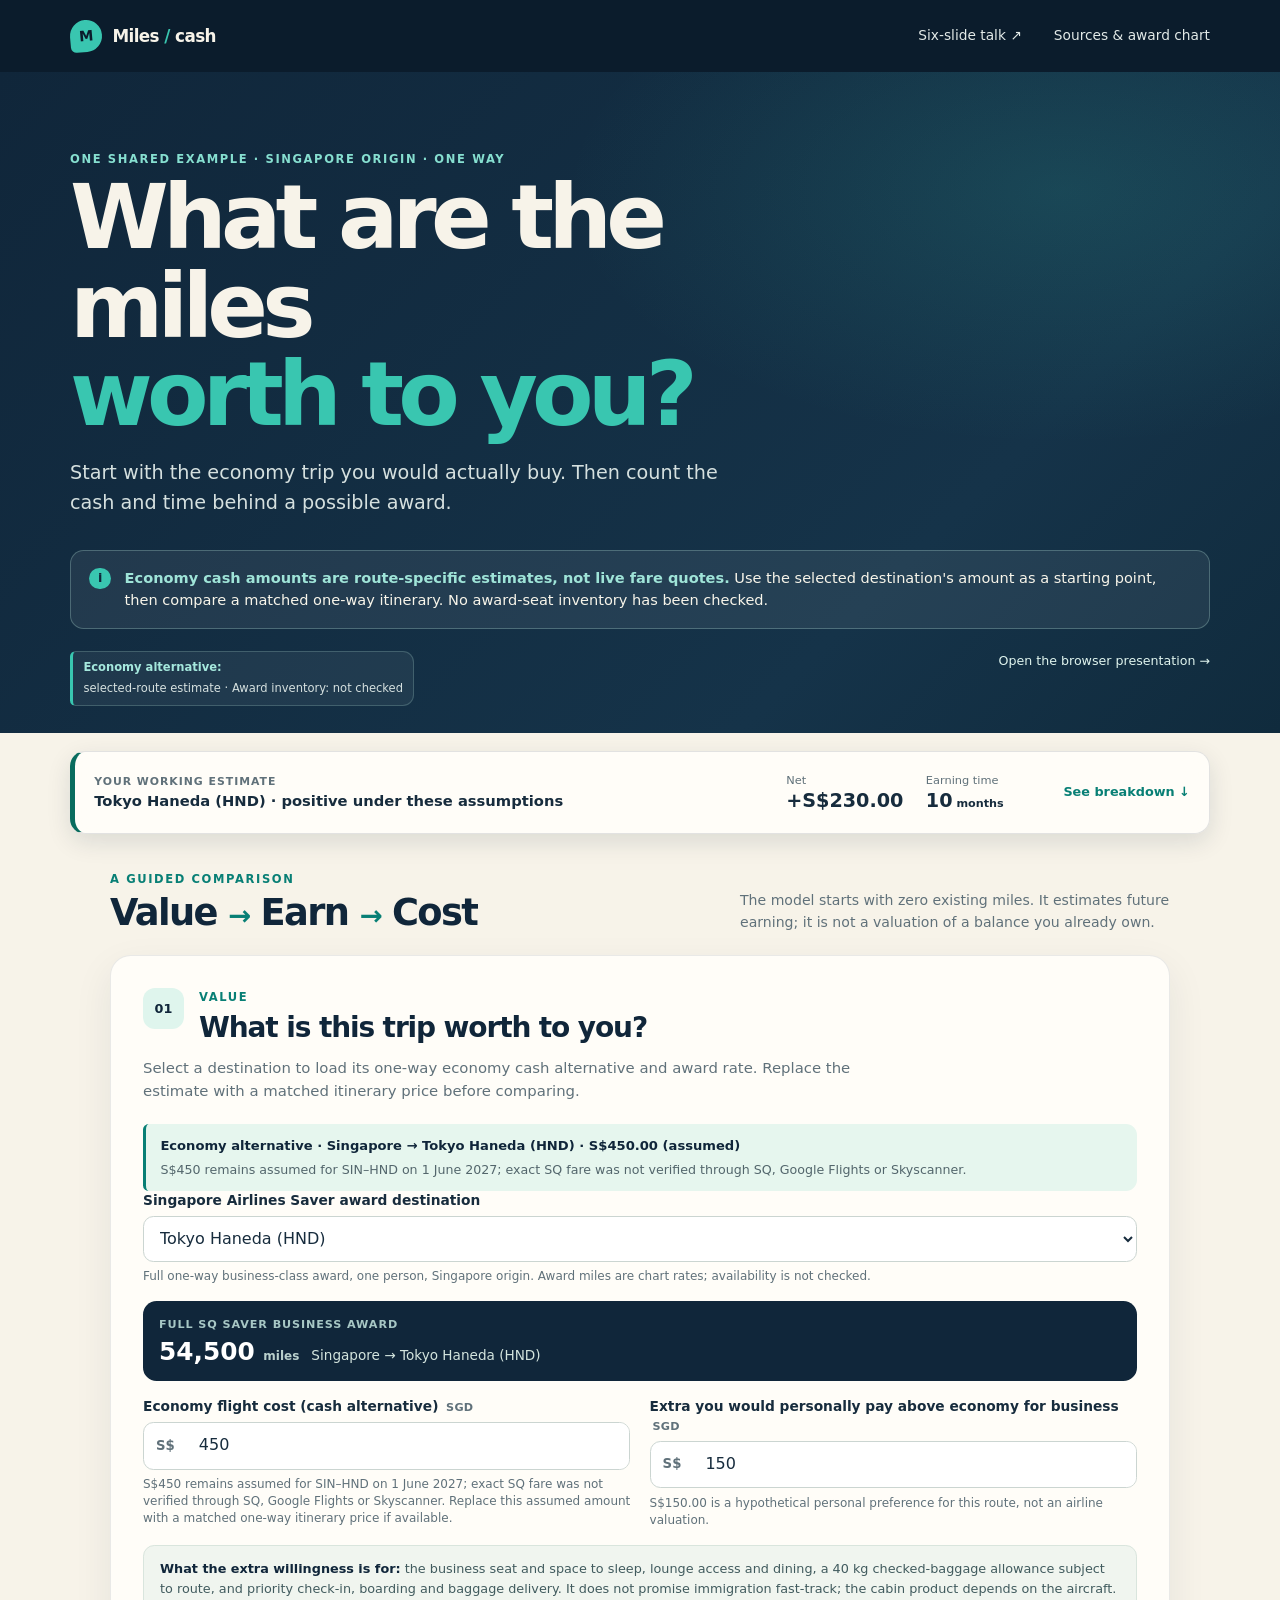
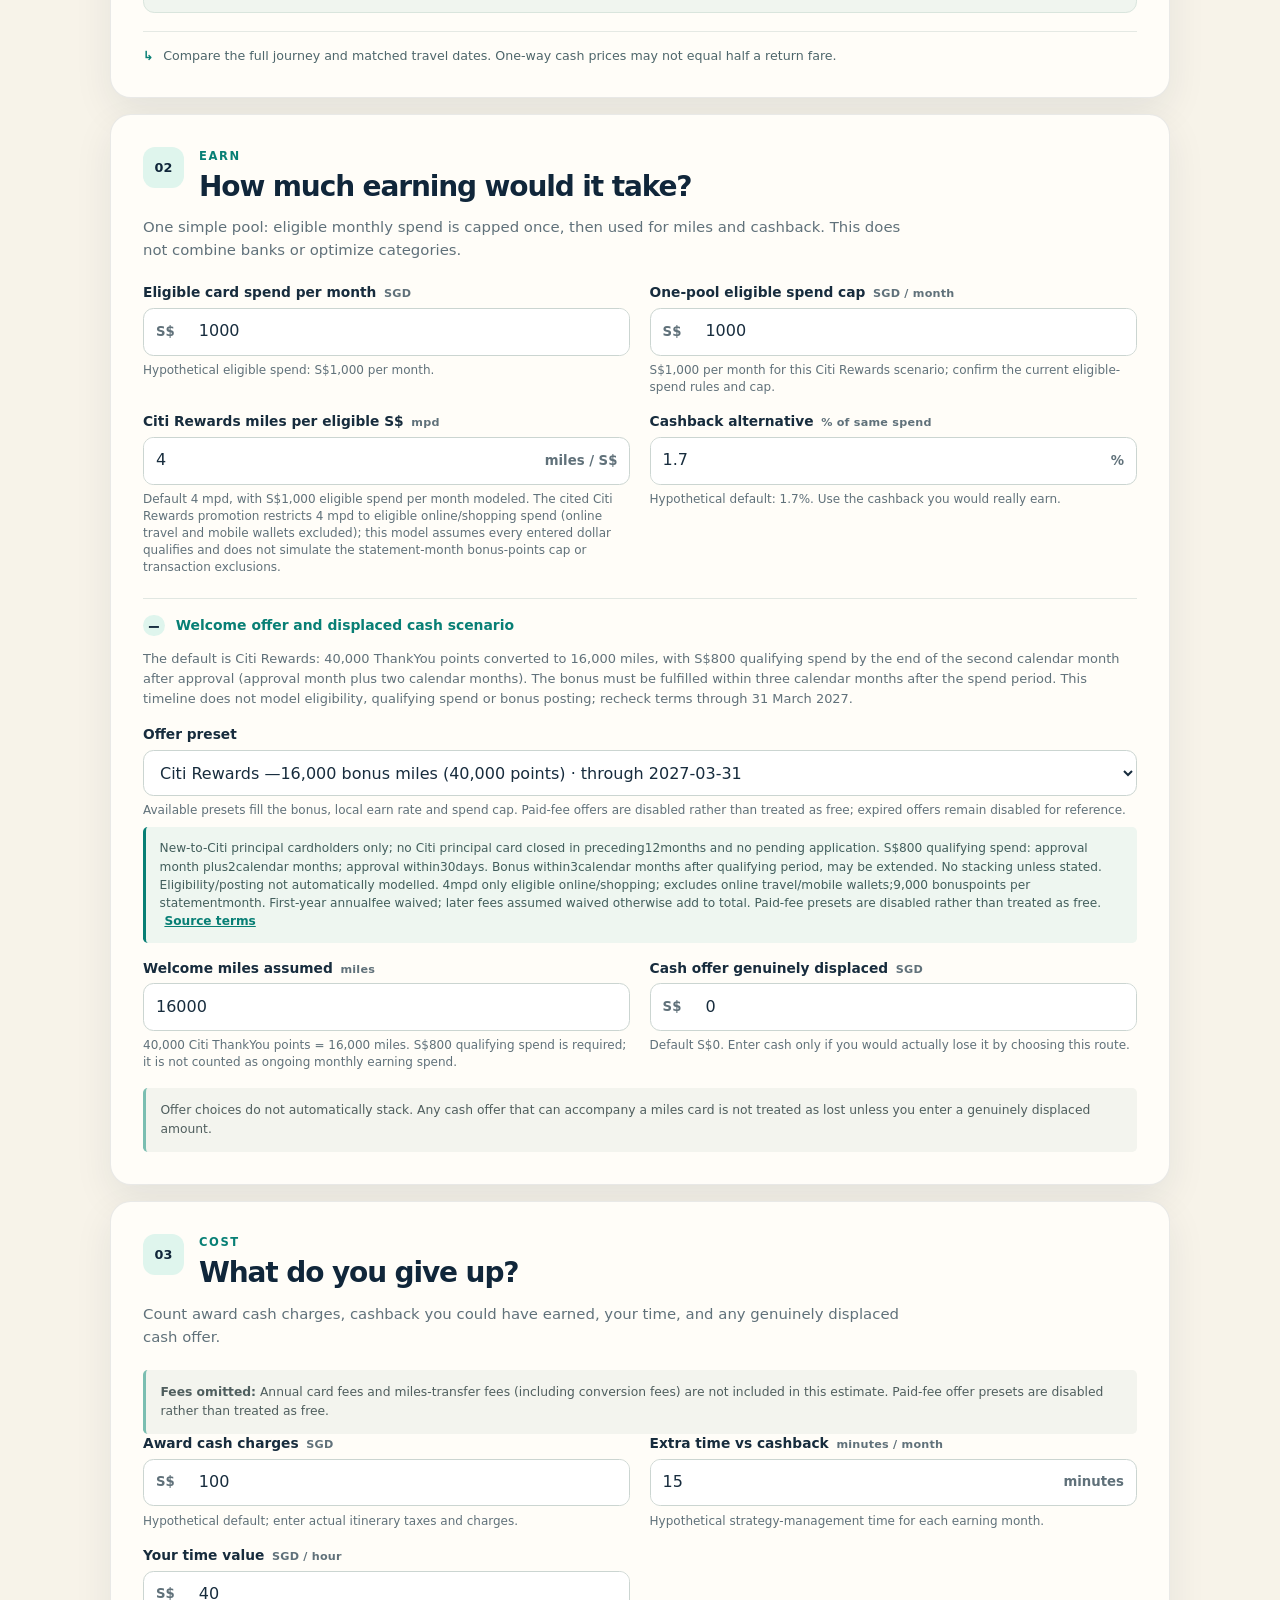
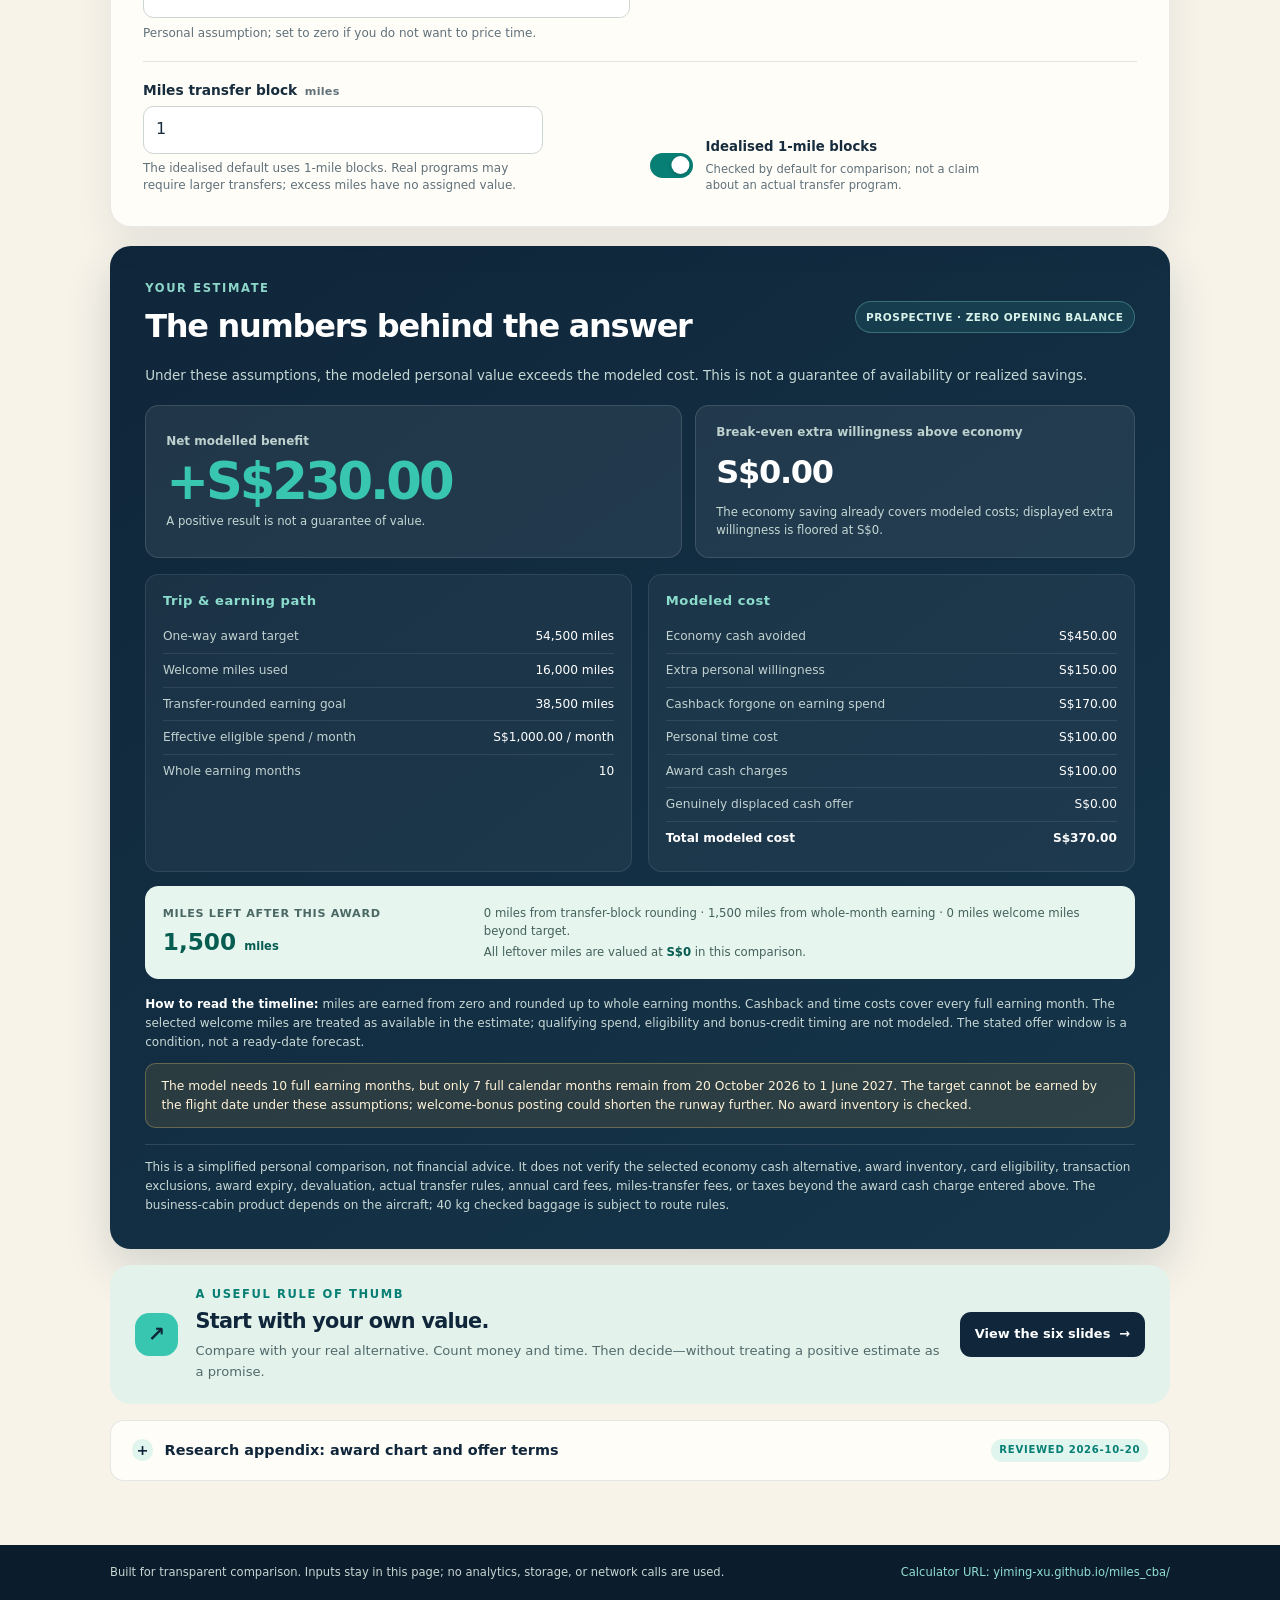
==== commit a7d20411: "feat: seven offer examples and destination economy cost autofill" ====
--- a/index.html
+++ b/index.html
@@ -4,7 +4,7 @@
   <meta charset="utf-8">
   <meta name="viewport" content="width=device-width, initial-scale=1">
   <meta name="theme-color" content="#10263a">
-  <meta name="description" content="A transparent, hypothetical miles-versus-cash calculator for the Singapore–Haneda trip example.">
+  <meta name="description" content="A transparent miles-versus-cash calculator with destination-specific illustrative economy fare assumptions.">
   <title>Miles or cash? — a personal cost–benefit calculator</title>
   <link rel="stylesheet" href="styles.css">
   <script src="research-data.js" defer></script>
@@ -17,23 +17,23 @@
       <span>Miles <span class="brand-light">/</span> cash</span>
     </a>
     <nav class="top-nav" aria-label="Page navigation">
-      <a href="slides.html">Five-slide talk <span aria-hidden="true">↗</span></a>
+      <a href="slides.html">Six-slide talk <span aria-hidden="true">↗</span></a>
       <a href="#research-appendix">Sources &amp; award chart</a>
     </nav>
   </header>
 
   <section class="hero" aria-labelledby="page-title">
     <div class="hero-copy">
-      <p class="eyebrow eyebrow-light">One shared example · Singapore to Haneda · one way</p>
+      <p class="eyebrow eyebrow-light">One shared example · Singapore origin · one way</p>
       <h1 id="page-title">What are the miles<br><em>worth to you?</em></h1>
       <p class="hero-lede">Start with the economy trip you would actually buy. Then count the cash and time behind a possible award.</p>
     </div>
     <div class="hypothesis-banner" role="note">
       <span class="banner-icon" aria-hidden="true">i</span>
-      <p><strong>S$450 is an assumed placeholder, not a verified or updated fare quote.</strong> It is the example SQ Economy cash amount for SIN–HND on 1 June 2027; the SQ fare lookup was blocked by CAPTCHA. No award-seat inventory has been checked.</p>
+      <p><strong>Economy cash amounts are route-specific estimates, not live fare quotes.</strong> Use the selected destination's amount as a starting point, then compare a matched one-way itinerary. No award-seat inventory has been checked.</p>
     </div>
     <div class="hero-footnote">
-      <span class="flight-date-badge"><strong>Example flight date: 1 June 2027</strong> · Economy alternative: S$450 assumed / unverified · Award inventory: not checked</span>
+      <span class="flight-date-badge"><strong>Economy alternative:</strong> selected-route estimate · Award inventory: not checked</span>
       <a href="slides.html">Open the browser presentation <span aria-hidden="true">→</span></a>
     </div>
   </section>
@@ -74,11 +74,11 @@
             <h2 id="value-heading">What is this trip worth to you?</h2>
           </div>
         </div>
-        <p class="section-lede">The shared worked example is SQ Economy from Singapore (SIN) to Tokyo Haneda (HND), 1 June 2027. Other routes are selectable for comparison.</p>
-
-        <div class="flight-date-badge flight-date-badge-light" role="note">
-          <strong>1 June 2027 · SIN → HND · SQ Economy alternative</strong>
-          <span>S$450 assumed placeholder — unverified; SQ fare lookup blocked by CAPTCHA. Not a live quote. No award inventory checked.</span>
+        <p class="section-lede">Select a destination to load its one-way economy cash alternative and award rate. Replace the estimate with a matched itinerary price before comparing.</p>
+
+        <div class="flight-date-badge flight-date-badge-light" id="selected-fare-context" role="note" aria-live="polite">
+          <strong id="selected-fare-title">Selected destination economy alternative</strong>
+          <span id="selected-fare-note">Tokyo Haneda worked example: 1 June 2027, S$450 assumed and unverified; not a live quote.</span>
         </div>
 
         <div class="field-grid field-grid-wide">
@@ -95,9 +95,9 @@
             <span class="award-rate-route" id="award-route-display">Singapore → Tokyo (Haneda)</span>
           </div>
           <div class="field">
-            <label for="economy-saving">Economy cash you would avoid <span class="unit">SGD</span></label>
+            <label for="economy-saving"><strong>Economy flight cost (cash alternative)</strong> <span class="unit">SGD</span></label>
             <div class="input-with-prefix"><span aria-hidden="true">S$</span><input id="economy-saving" name="economy-saving" type="number" inputmode="decimal" min="0" step="0.01" value="450" required aria-describedby="economy-hint"></div>
-            <span class="field-hint" id="economy-hint">S$450 is assumed and unverified for the stated date, not an updated SQ quote. Replace it with a matched itinerary price.</span>
+            <span class="field-hint" id="economy-hint">Enter the cash price you would pay for a matched one-way itinerary.</span>
           </div>
           <div class="field">
             <label for="upgrade-willingness">Extra you would personally pay above economy for business <span class="unit">SGD</span></label>
@@ -274,8 +274,8 @@
         </div>
       </div>
       <p class="method-note"><strong>How to read the timeline:</strong> miles are earned from zero and rounded up to whole earning months. Cashback and time costs cover every full earning month. The selected welcome miles are treated as available in the estimate; qualifying spend, eligibility and bonus-credit timing are not modeled. The stated offer window is a condition, not a ready-date forecast.</p>
-      <p class="date-feasibility-note" id="date-feasibility-note" role="note">At default assumptions, the modeled 10 earning months exceed the remaining time to 1 June 2027 from the 20 October 2026 research snapshot; bonus posting can shorten the runway further.</p>
-      <p class="decision-note">This is a simplified personal comparison, not financial advice. It does not verify the S$450 fare, award inventory, card eligibility, transaction exclusions, award expiry, devaluation, actual transfer rules, annual card fees, miles-transfer fees, or taxes beyond the award cash charge entered above. The business-cabin product depends on the aircraft; 40 kg checked baggage is subject to route rules.</p>
+      <p class="date-feasibility-note" id="date-feasibility-note" role="note">This estimate shows the earning time for your inputs. A by-date comparison is available only for the Tokyo/Haneda worked example.</p>
+      <p class="decision-note">This is a simplified personal comparison, not financial advice. It does not verify the selected economy cash alternative, award inventory, card eligibility, transaction exclusions, award expiry, devaluation, actual transfer rules, annual card fees, miles-transfer fees, or taxes beyond the award cash charge entered above. The business-cabin product depends on the aircraft; 40 kg checked baggage is subject to route rules.</p>
     </section>
 
     <section class="closing-card" aria-labelledby="closing-heading">
@@ -285,14 +285,14 @@
         <h2 id="closing-heading">Start with your own value.</h2>
         <p>Compare with your real alternative. Count money and time. Then decide—without treating a positive estimate as a promise.</p>
       </div>
-      <a class="button button-dark" href="slides.html">View the five slides <span aria-hidden="true">→</span></a>
+      <a class="button button-dark" href="slides.html">View the six slides <span aria-hidden="true">→</span></a>
     </section>
 
     <details class="research-appendix" id="research-appendix">
       <summary>Research appendix: award chart and offer terms <span class="appendix-tag">Reviewed <span id="research-checked">date in research data</span></span></summary>
       <div class="appendix-content">
         <div class="appendix-warning">
-          <strong>The S$450 SIN–HND economy amount is assumed and unverified.</strong> SQ fare lookup was blocked by CAPTCHA. The date badge is a teaching example only; no award-seat availability or live fare is asserted.
+          <strong>Economy fare inputs are route-specific estimates, not verified live quotes.</strong> Replace the selected amount with a matched itinerary price before comparing; no award-seat availability is asserted.
         </div>
         <div class="appendix-columns">
           <div>
@@ -323,6 +323,7 @@
             <p>Offer requirements do not count as extra monthly earning spend in this simplified model. A qualifying-spend condition is not a promise that the bonus will be approved or credited.</p>
           </div>
         </div>
+<details class="optional-details"><summary>Seven welcome-offer examples — current, paid and historical</summary><p>These are seven offer routes, not seven fee-free recommendations. Paid and expired examples cannot be applied to the simplified model.</p><ul><li><strong>Citi Rewards —16,000 bonus miles (40,000 points)</strong> — Fee-waived preset. Ends 2027-03-31. <a href="https://www.citibank.com.sg/credit-cards/rewards/citi-rewards-card/pdf/online-product-led-acquisition-promotion-terms-and-conditions.pdf" target="_blank" rel="noopener">Source and full terms</a><p>New-to-Citi principal cardholders only; no Citi principal card closed in preceding12months and no pending application. S$800 qualifying spend: approval month plus2calendar months; approval within30days. Bonus within3calendar months after qualifying period, may be extended. No stacking unless stated. Eligibility/posting not automatically modelled. 4mpd only eligible online/shopping; excludes online travel/mobile wallets;9,000 bonuspoints per statementmonth. First-year annualfee waived; later fees assumed waived otherwise add to total.</p></li><li><strong>Citi PremierMiles —8,000 bonus miles, fee-waived route</strong> — Fee-waived preset. Ends 2027-03-31. <a href="https://www.citibank.com.sg/credit-cards/travel/premiermiles-card/pdf/online-acquisition-offer-30k-miles-tnc.pdf" target="_blank" rel="noopener">Source and full terms</a><p>New-to-Citi principal cardholders only; no Citi principal card closed in preceding12months and no pending application. S$800 qualifying spend: approval month plus2calendar months; approval within30days. Bonus within3calendar months after qualifying period, may be extended. No stacking unless stated. Eligibility/posting not automatically modelled. 1.2mpd eligible SGD spend, no earning cap; cap field1,000,000 is model sentinel not bank cap. Any voucher value deliberately omitted.</p></li><li><strong>DBS Altitude —28,000 bonus miles, ALTSW28 fee-waived</strong> — Fee-waived preset. Ends 2026-10-31. <a href="https://www.dbs.com.sg/iwov-resources/media/pdf/cards/promotions/acquisition/dbs-alt-acqui-promo-tnc.pdf" target="_blank" rel="noopener">Source and full terms</a><p>New-to-DBS/POSB principal cardholders; none cancelled in last12months. Apply with ALTSW28 by31Oct2026, approved14Nov2026; S$800 qualifying spend within60days approval; valid PayLah by qualifyingperiod end. Credit3–5months after qualifying spend; firstyear fee waived. SGD1.3mpd eligible spend; cap1,000,000 is model sentinel not bank cap. No stacking. Add subsequent annualfees if not waived; transferfees not auto verified.</p></li><li><strong>HISTORICAL 2019 — SC X Card 60,000 miles (expired)</strong> — Expired historical. Ends 2019-12-31. <a href="https://mainlymiles.com/2019/12/21/last-10-days-for-the-x-cards-60000-miles-sign-up-bonus/" target="_blank" rel="noopener">Source and full terms</a><p>Expired reference only: approval by31Dec2019; S$6,000 eligible spend within60days; pay S$695.50 annualfee. 30,000 upfront miles plus30,000 signup miles; ongoing spending miles separate. Never apply as a fee-free or current offer.</p></li><li><strong>Citi PremierMiles — 30,000 bonus Citi Miles (paid direct-online offer)</strong> — Paid · reference only. Ends 2027-03-31. <a href="https://www.citibank.com.sg/credit-cards/travel/premiermiles-card/pdf/online-acquisition-offer-tnc.pdf?icid=SGLEUJ5ENPREMCAAN17" target="_blank" rel="noopener">Source and full terms</a><p>Current direct online offer, as checked 2026-10-20. New principal Citi customers only: no existing principal Citi card at application, none closed in prior 12 months, and no pending principal-card application; approval/opening required within 30 days. Pay the S$196.20 annual fee for 10,000 miles, then make S$800 qualifying retail spend within the account-opening month plus two calendar months for another 20,000 miles. BonusMiles is 30,000 only; ordinary spend miles excluded. Local base rate 1.2 mpd (2.2 mpd overseas, per MileLion). Monthly cap not specified in the cited offer terms (null). No stacking with other acquisition offers unless stated.</p></li><li><strong>AMEX KrisFlyer Ascend — up to45,000 bonus miles (two annual fees)</strong> — Paid · reference only. Ends 2027-01-31. <a href="https://www.americanexpress.com/content/dam/amex/sg/campaigns/pdfs/kfa-ntb-welcomeoffer-1oct26.pdf" target="_blank" rel="noopener">Source and full terms</a><p>Current offer, checked 2026-10-20. New-to-AMEX eligibility applies; apply during the promotion and receive approval within 45 days. The 45,000 bonus comprises 5,000 on the first charge (first-ever Amex Singapore Airlines cobrand applicants only), 20,000 after S$5,000 eligible spend within six months and payment of the first S$397.85 annual fee, plus 20,000 after at least S$1 eligible spend in month 15. The second-year annual fee is also S$397.85; full 45,000-mile path therefore costs S$795.70 in annual fees. fee is the per-year annual fee. A separate S$100 eCapitaVoucher was limited to applications by 2026-11-01; not included in bonusMiles. Base earn is 1.2 mpd local and uncapped per Amex; welcome miles exclude ordinary spend.</p></li><li><strong>HSBC TravelOne —20,000 advertised partner miles (paid; ratio varies)</strong> — Paid · reference only. Ends 2026-10-31. <a href="https://www.hsbc.com.sg/content/dam/hsbc/sg/documents/credit-cards/travelone/travelone-sign-up-gift-offer-terms-and-conditions.pdf" target="_blank" rel="noopener">Source and full terms</a><p>Current offer, checked 2026-10-20. Apply 2026-07-01 through 2026-10-31 and be approved by 2026-11-14; provide marketing consent. New HSBC cardholder means no current principal HSBC card and none cancelled in the 12 months before approval. Pay the S$196.20 first-year annual fee (strictly chargeable, not waivable) and spend S$1,000 in qualifying transactions from account opening through the end of the following month. New-cardholder gift is 20,000 miles (50,000 HSBC Reward points) plus Samsonite luggage; existing HSBC customers receive 10,000 miles instead. Local base rate 1.2 mpd (2.4 mpd overseas, per MileLion); cap not specified in the offer terms (null). BonusMiles excludes ordinary spend miles. HSBC KrisFlyer conversion differs from Asia Miles; do not assume advertised miles equals KrisFlyer miles.</p></li></ul></details>
         <p class="source-caveat">The chart and offer source snapshot is <span id="research-checked-footer">the date shown above</span>. Recheck research and issuer terms before presenting or booking.</p>
       </div>
     </details>
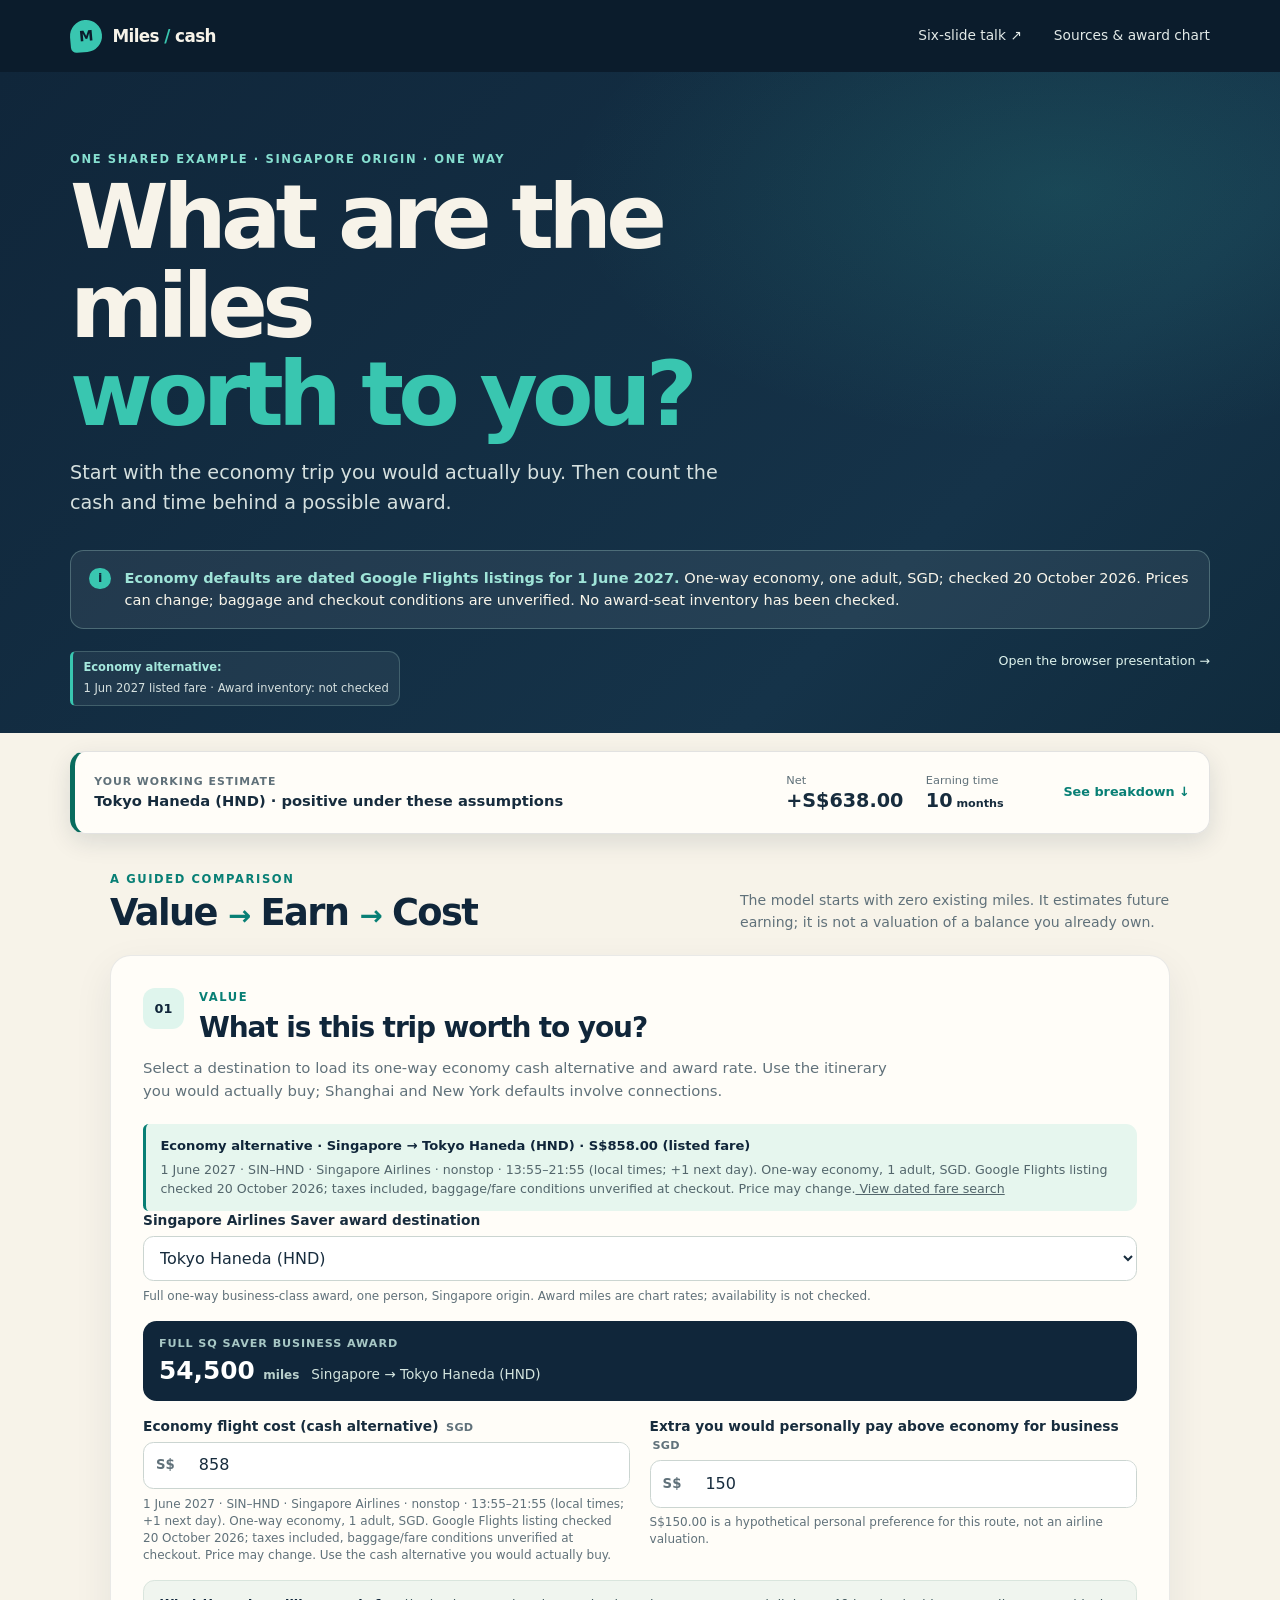
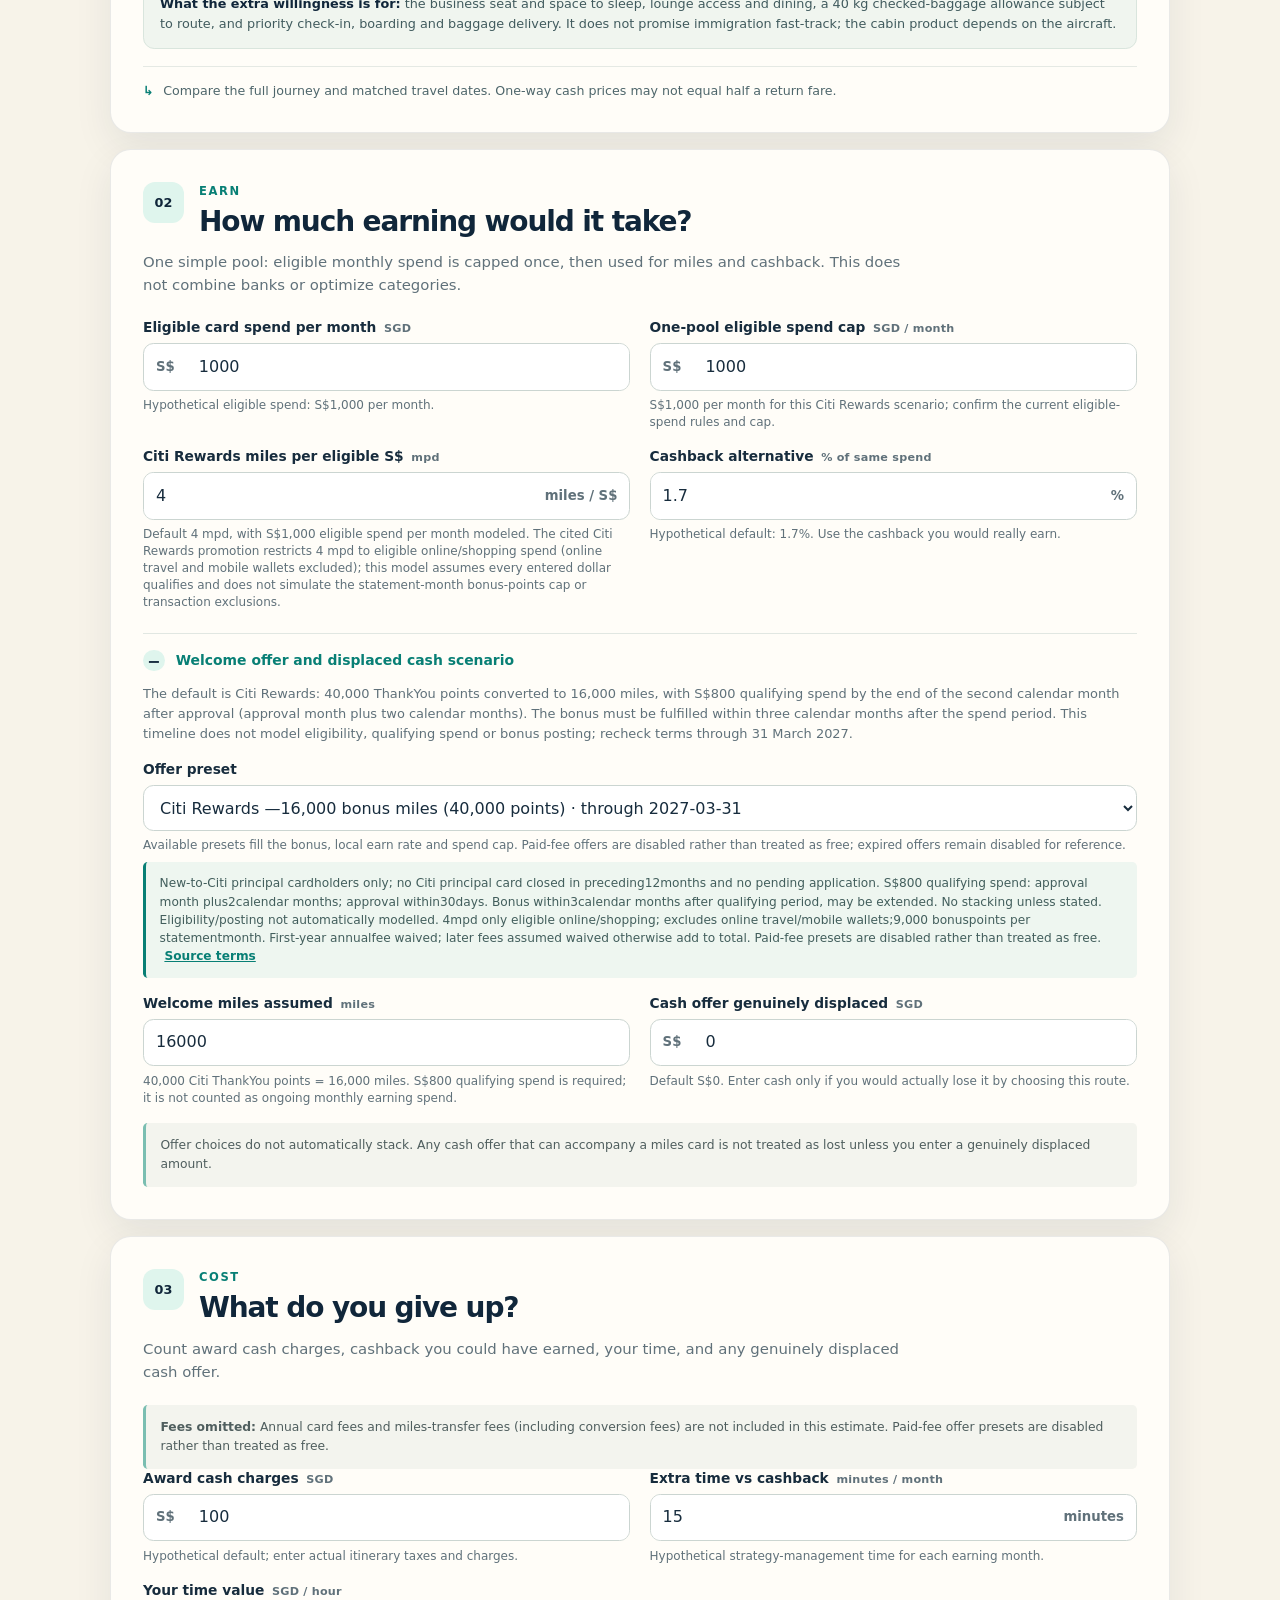
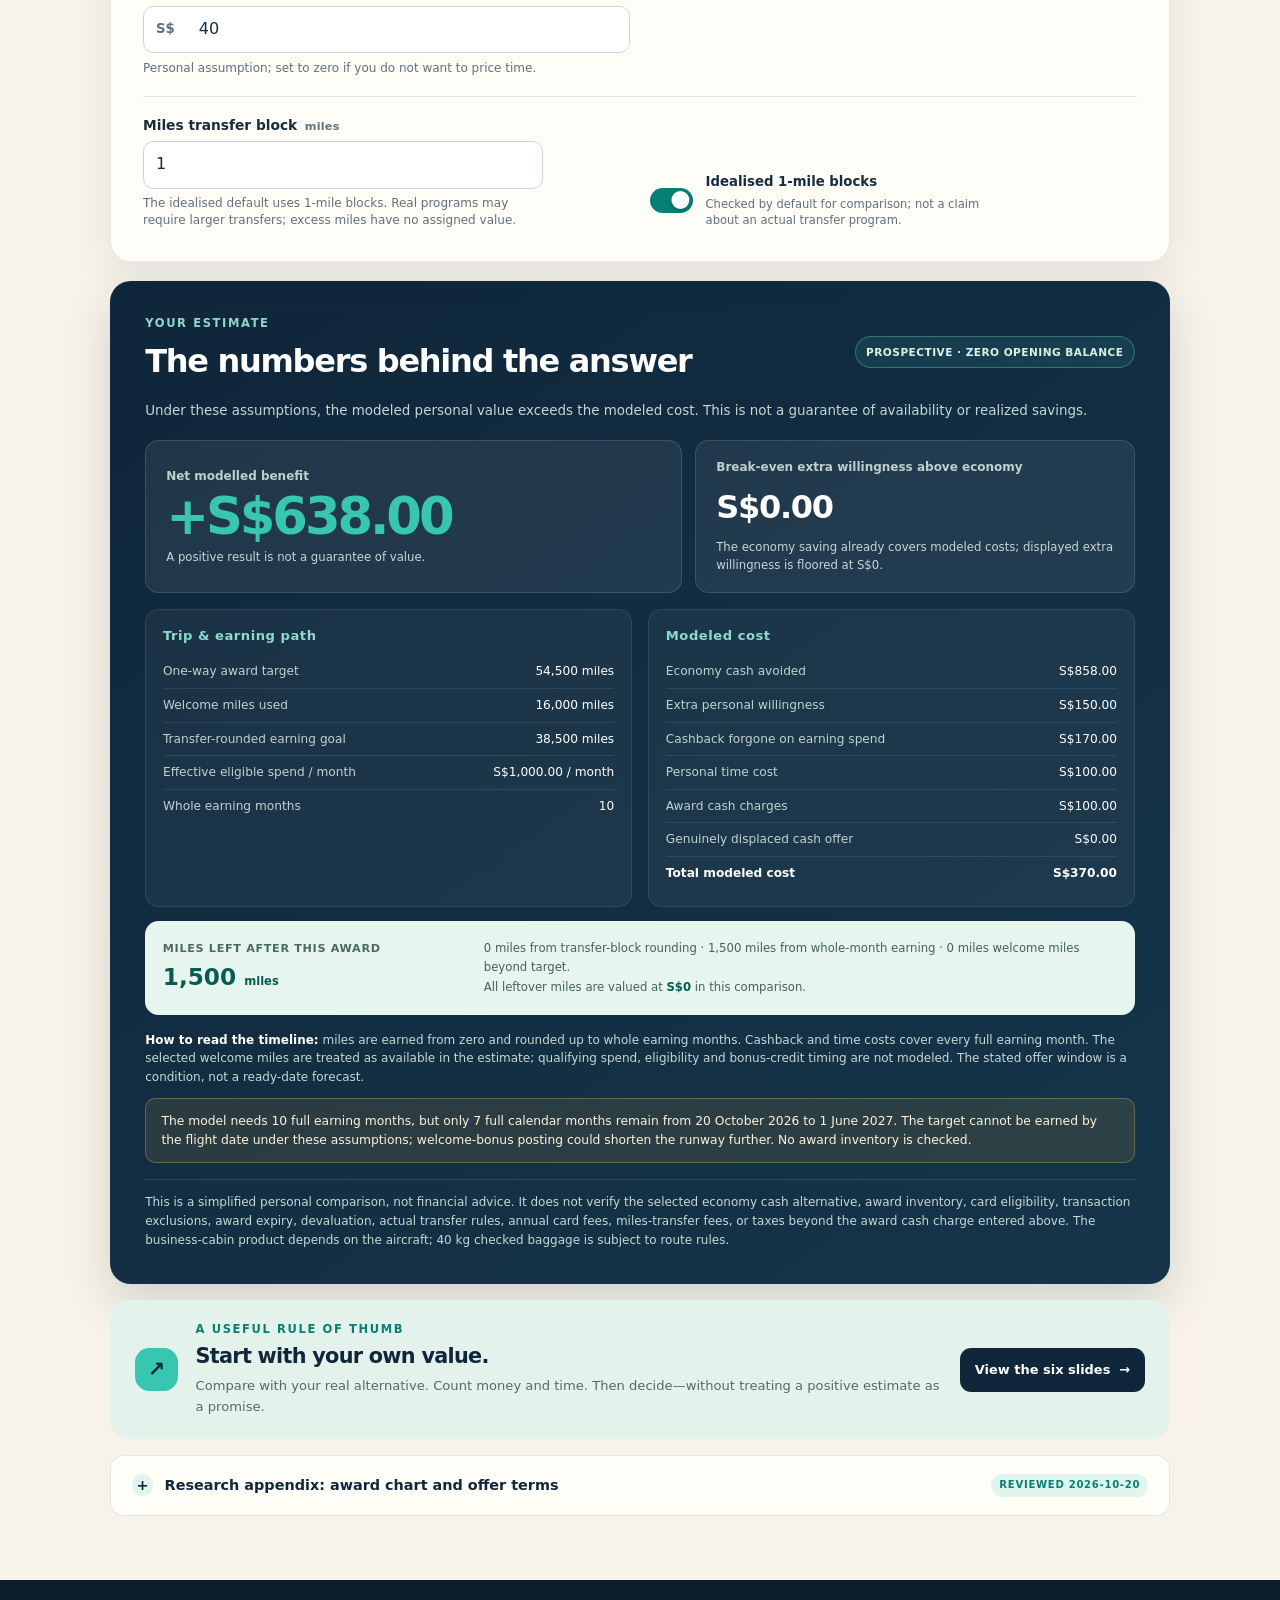
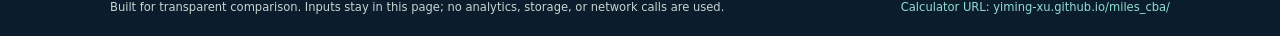
==== commit 7d7db202: "Use dated economy fares across calculator and slides" ====
--- a/index.html
+++ b/index.html
@@ -4,7 +4,7 @@
   <meta charset="utf-8">
   <meta name="viewport" content="width=device-width, initial-scale=1">
   <meta name="theme-color" content="#10263a">
-  <meta name="description" content="A transparent miles-versus-cash calculator with destination-specific illustrative economy fare assumptions.">
+  <meta name="description" content="A transparent miles-versus-cash calculator with dated destination-specific economy fare listings.">
   <title>Miles or cash? — a personal cost–benefit calculator</title>
   <link rel="stylesheet" href="styles.css">
   <script src="research-data.js" defer></script>
@@ -30,10 +30,10 @@
     </div>
     <div class="hypothesis-banner" role="note">
       <span class="banner-icon" aria-hidden="true">i</span>
-      <p><strong>Economy cash amounts are route-specific estimates, not live fare quotes.</strong> Use the selected destination's amount as a starting point, then compare a matched one-way itinerary. No award-seat inventory has been checked.</p>
+      <p><strong>Economy defaults are dated Google Flights listings for 1 June 2027.</strong> One-way economy, one adult, SGD; checked 20 October 2026. Prices can change; baggage and checkout conditions are unverified. No award-seat inventory has been checked.</p>
     </div>
     <div class="hero-footnote">
-      <span class="flight-date-badge"><strong>Economy alternative:</strong> selected-route estimate · Award inventory: not checked</span>
+      <span class="flight-date-badge"><strong>Economy alternative:</strong> 1 Jun 2027 listed fare · Award inventory: not checked</span>
       <a href="slides.html">Open the browser presentation <span aria-hidden="true">→</span></a>
     </div>
   </section>
@@ -74,11 +74,11 @@
             <h2 id="value-heading">What is this trip worth to you?</h2>
           </div>
         </div>
-        <p class="section-lede">Select a destination to load its one-way economy cash alternative and award rate. Replace the estimate with a matched itinerary price before comparing.</p>
+        <p class="section-lede">Select a destination to load its one-way economy cash alternative and award rate. Use the itinerary you would actually buy; Shanghai and New York defaults involve connections.</p>
 
         <div class="flight-date-badge flight-date-badge-light" id="selected-fare-context" role="note" aria-live="polite">
           <strong id="selected-fare-title">Selected destination economy alternative</strong>
-          <span id="selected-fare-note">Tokyo Haneda worked example: 1 June 2027, S$450 assumed and unverified; not a live quote.</span>
+          <span id="selected-fare-note">Tokyo Haneda: 1 June 2027, SQ nonstop S$858 listed; checked 20 October 2026, not a checkout guarantee.</span>
         </div>
 
         <div class="field-grid field-grid-wide">
@@ -96,7 +96,7 @@
           </div>
           <div class="field">
             <label for="economy-saving"><strong>Economy flight cost (cash alternative)</strong> <span class="unit">SGD</span></label>
-            <div class="input-with-prefix"><span aria-hidden="true">S$</span><input id="economy-saving" name="economy-saving" type="number" inputmode="decimal" min="0" step="0.01" value="450" required aria-describedby="economy-hint"></div>
+            <div class="input-with-prefix"><span aria-hidden="true">S$</span><input id="economy-saving" name="economy-saving" type="number" inputmode="decimal" min="0" step="0.01" value="858" required aria-describedby="economy-hint"></div>
             <span class="field-hint" id="economy-hint">Enter the cash price you would pay for a matched one-way itinerary.</span>
           </div>
           <div class="field">
@@ -274,7 +274,7 @@
         </div>
       </div>
       <p class="method-note"><strong>How to read the timeline:</strong> miles are earned from zero and rounded up to whole earning months. Cashback and time costs cover every full earning month. The selected welcome miles are treated as available in the estimate; qualifying spend, eligibility and bonus-credit timing are not modeled. The stated offer window is a condition, not a ready-date forecast.</p>
-      <p class="date-feasibility-note" id="date-feasibility-note" role="note">This estimate shows the earning time for your inputs. A by-date comparison is available only for the Tokyo/Haneda worked example.</p>
+      <p class="date-feasibility-note" id="date-feasibility-note" role="note">This estimate shows the earning time for your inputs. All researched fare presets depart on 1 June 2027.</p>
       <p class="decision-note">This is a simplified personal comparison, not financial advice. It does not verify the selected economy cash alternative, award inventory, card eligibility, transaction exclusions, award expiry, devaluation, actual transfer rules, annual card fees, miles-transfer fees, or taxes beyond the award cash charge entered above. The business-cabin product depends on the aircraft; 40 kg checked baggage is subject to route rules.</p>
     </section>
 
@@ -292,7 +292,7 @@
       <summary>Research appendix: award chart and offer terms <span class="appendix-tag">Reviewed <span id="research-checked">date in research data</span></span></summary>
       <div class="appendix-content">
         <div class="appendix-warning">
-          <strong>Economy fare inputs are route-specific estimates, not verified live quotes.</strong> Replace the selected amount with a matched itinerary price before comparing; no award-seat availability is asserted.
+          <strong>Economy defaults are dated metasearch listings, not guaranteed checkout prices.</strong> Checked 20 October 2026 for 1 June 2027, one-way economy, one adult, SGD. Verify baggage and conditions; no award-seat availability is asserted.
         </div>
         <div class="appendix-columns">
           <div>
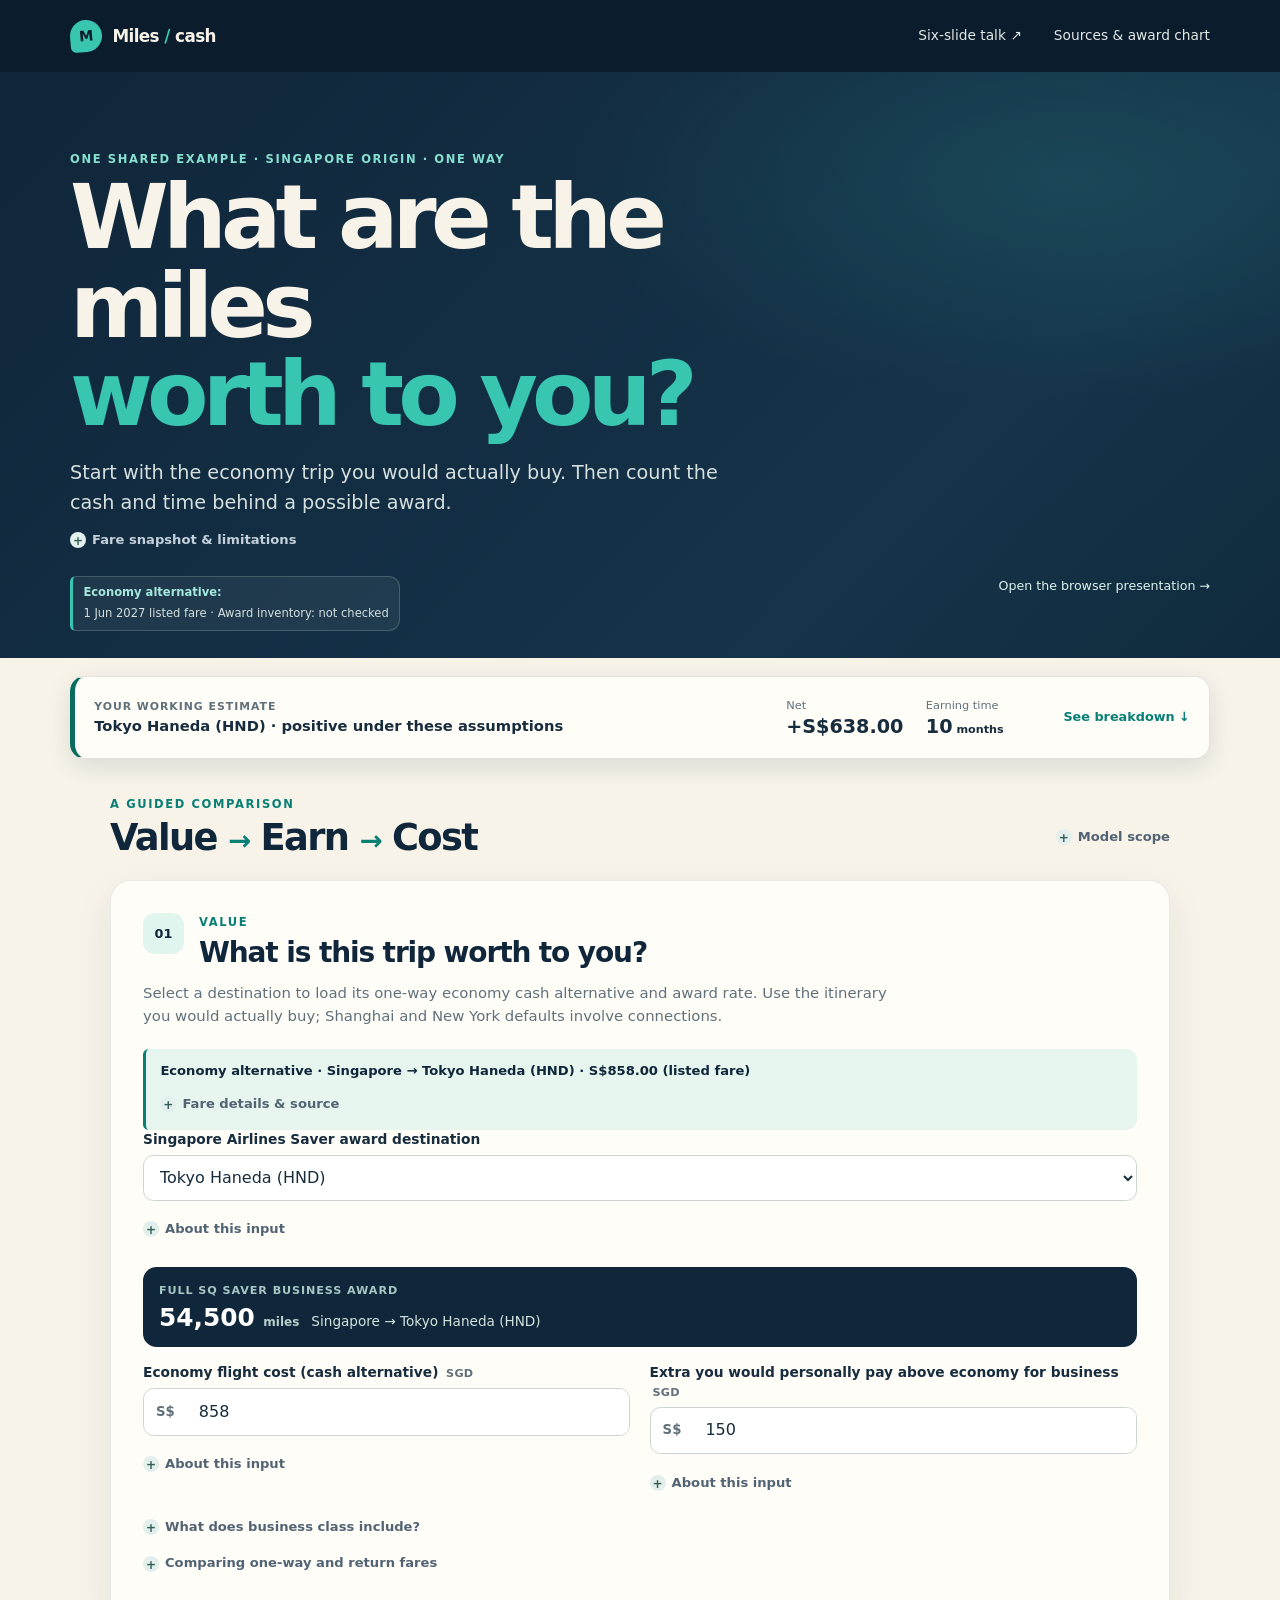
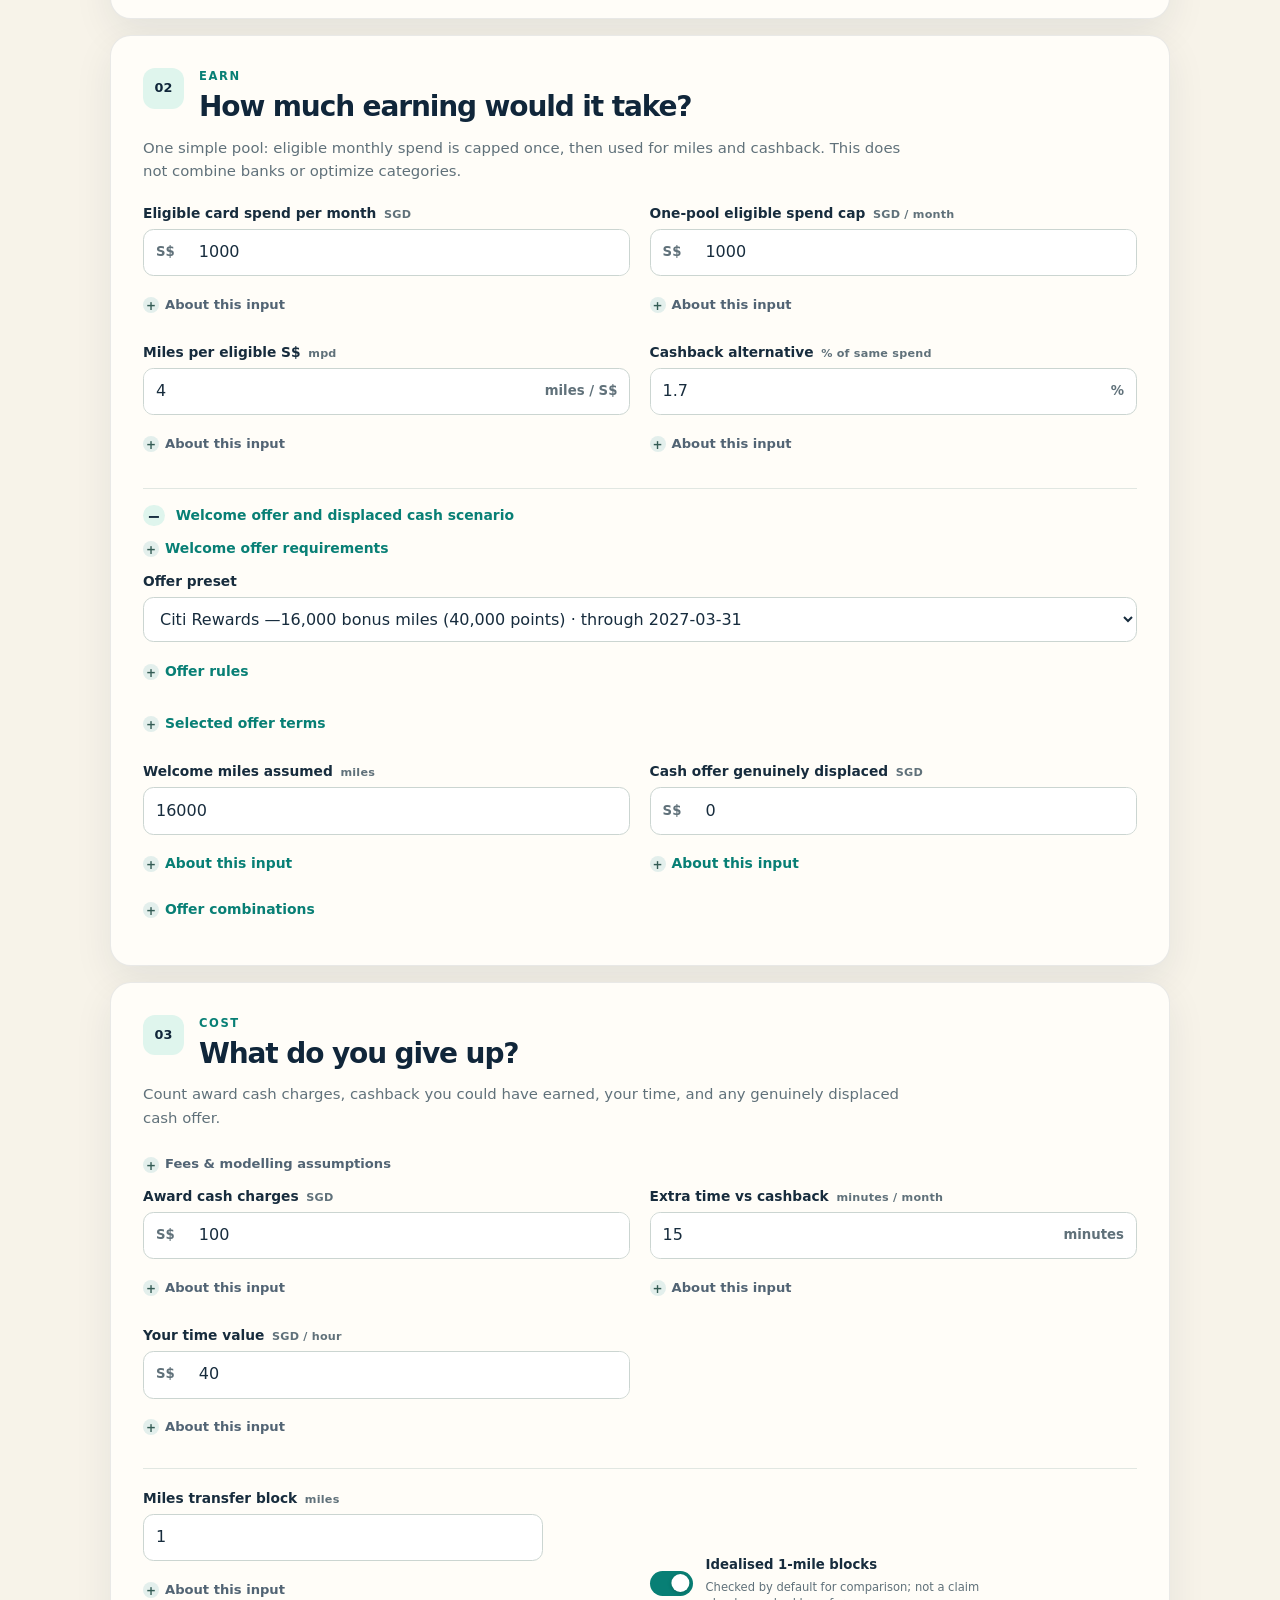
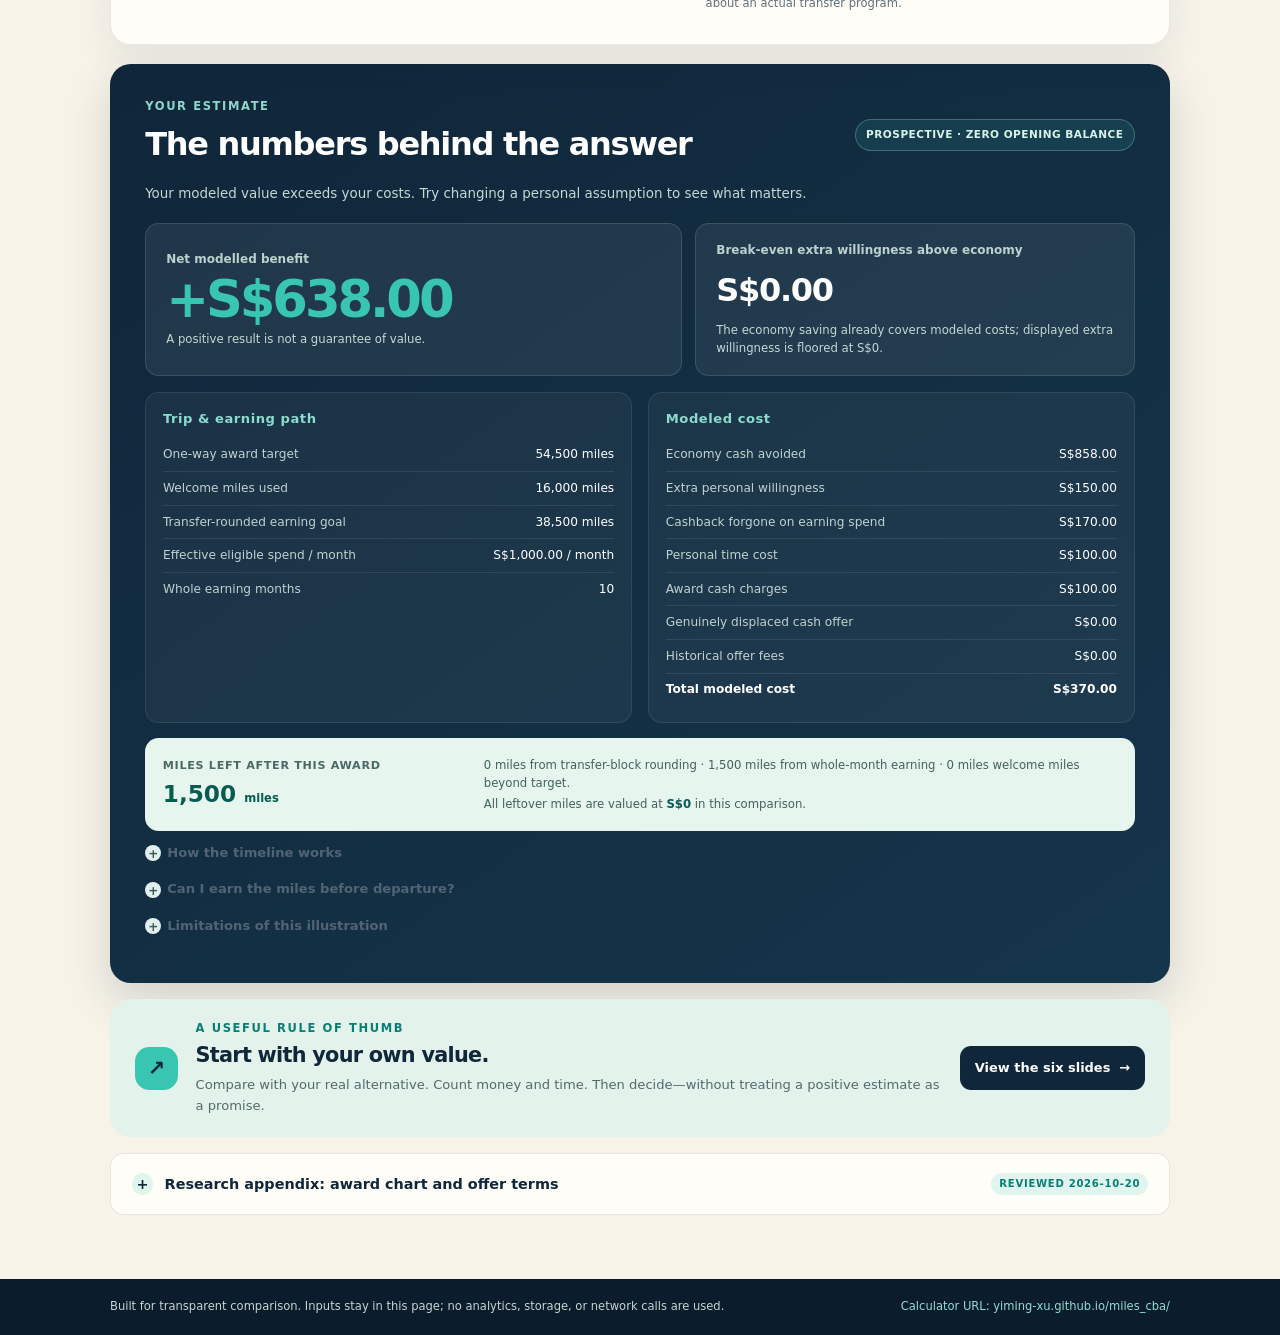
==== commit e3d7ca70: "Simplify calculator help and enrich interactive slides" ====
--- a/index.html
+++ b/index.html
@@ -7,6 +7,7 @@
   <meta name="description" content="A transparent miles-versus-cash calculator with dated destination-specific economy fare listings.">
   <title>Miles or cash? — a personal cost–benefit calculator</title>
   <link rel="stylesheet" href="styles.css">
+  <link rel="stylesheet" href="calculator-help.css">
   <script src="research-data.js" defer></script>
   <script src="app.js" defer></script>
 </head>
@@ -28,10 +29,10 @@
       <h1 id="page-title">What are the miles<br><em>worth to you?</em></h1>
       <p class="hero-lede">Start with the economy trip you would actually buy. Then count the cash and time behind a possible award.</p>
     </div>
-    <div class="hypothesis-banner" role="note">
+    <details class="input-help"><summary>Fare snapshot & limitations</summary><div class="hypothesis-banner" role="note">
       <span class="banner-icon" aria-hidden="true">i</span>
       <p><strong>Economy defaults are dated Google Flights listings for 1 June 2027.</strong> One-way economy, one adult, SGD; checked 20 October 2026. Prices can change; baggage and checkout conditions are unverified. No award-seat inventory has been checked.</p>
-    </div>
+    </div></details>
     <div class="hero-footnote">
       <span class="flight-date-badge"><strong>Economy alternative:</strong> 1 Jun 2027 listed fare · Award inventory: not checked</span>
       <a href="slides.html">Open the browser presentation <span aria-hidden="true">→</span></a>
@@ -60,7 +61,7 @@
         <p class="eyebrow">A guided comparison</p>
         <h2>Value <span>→</span> Earn <span>→</span> Cost</h2>
       </div>
-      <p class="intro-note">The model starts with zero existing miles. It estimates future earning; it is not a valuation of a balance you already own.</p>
+      <details class="input-help"><summary>Model scope</summary><p class="intro-note">The model starts with zero existing miles. It estimates future earning; it is not a valuation of a balance you already own.</p></details>
     </div>
 
     <div class="input-error" id="input-errors" role="alert" hidden></div>
@@ -78,7 +79,7 @@
 
         <div class="flight-date-badge flight-date-badge-light" id="selected-fare-context" role="note" aria-live="polite">
           <strong id="selected-fare-title">Selected destination economy alternative</strong>
-          <span id="selected-fare-note">Tokyo Haneda: 1 June 2027, SQ nonstop S$858 listed; checked 20 October 2026, not a checkout guarantee.</span>
+          <details class="input-help"><summary>Fare details &amp; source</summary><span id="selected-fare-note">Tokyo Haneda: 1 June 2027, SQ nonstop S$858 listed; checked 20 October 2026, not a checkout guarantee.</span></details>
         </div>
 
         <div class="field-grid field-grid-wide">
@@ -87,7 +88,7 @@
             <select id="destination" name="destination">
               <option value="tokyo-hnd" selected>Tokyo (Haneda)</option>
             </select>
-            <span class="field-hint">Full one-way business-class award, one person, Singapore origin. Award miles are chart rates; availability is not checked.</span>
+            <details class="input-help"><summary>About this input</summary><span class="field-hint">Full one-way business-class award, one person, Singapore origin. Award miles are chart rates; availability is not checked.</span></details>
           </div>
           <div class="award-rate" aria-live="polite" aria-label="Selected award rate">
             <span class="award-rate-label">Full SQ Saver business award</span>
@@ -97,18 +98,18 @@
           <div class="field">
             <label for="economy-saving"><strong>Economy flight cost (cash alternative)</strong> <span class="unit">SGD</span></label>
             <div class="input-with-prefix"><span aria-hidden="true">S$</span><input id="economy-saving" name="economy-saving" type="number" inputmode="decimal" min="0" step="0.01" value="858" required aria-describedby="economy-hint"></div>
-            <span class="field-hint" id="economy-hint">Enter the cash price you would pay for a matched one-way itinerary.</span>
+            <details class="input-help"><summary>About this input</summary><span class="field-hint" id="economy-hint">Enter the cash price you would pay for a matched one-way itinerary.</span></details>
           </div>
           <div class="field">
             <label for="upgrade-willingness">Extra you would personally pay above economy for business <span class="unit">SGD</span></label>
             <div class="input-with-prefix"><span aria-hidden="true">S$</span><input id="upgrade-willingness" name="upgrade-willingness" type="number" inputmode="decimal" min="0" step="0.01" value="150" required aria-describedby="willingness-hint"></div>
-            <span class="field-hint" id="willingness-hint">Personal preference, not an airline valuation. Default S$150 is hypothetical.</span>
-          </div>
-        </div>
-        <div class="benefit-note" role="note">
+            <details class="input-help"><summary>About this input</summary><span class="field-hint" id="willingness-hint">Personal preference, not an airline valuation. Default S$150 is hypothetical.</span></details>
+          </div>
+        </div>
+        <details class="input-help"><summary>What does business class include?</summary><div class="benefit-note" role="note">
           <strong>What the extra willingness is for:</strong> the business seat and space to sleep, lounge access and dining, a 40 kg checked-baggage allowance subject to route, and priority check-in, boarding and baggage delivery. It does not promise immigration fast-track; the cabin product depends on the aircraft.
-        </div>
-        <div class="inline-note"><span aria-hidden="true">↳</span> Compare the full journey and matched travel dates. One-way cash prices may not equal half a return fare.</div>
+        </div></details>
+        <details class="input-help"><summary>Comparing one-way and return fares</summary><div class="inline-note"><span aria-hidden="true">↳</span> Compare the full journey and matched travel dates. One-way cash prices may not equal half a return fare.</div></details>
       </section>
 
       <section class="step-card earn-card" id="earn-section" aria-labelledby="earn-heading">
@@ -125,28 +126,28 @@
           <div class="field">
             <label for="monthly-spend">Eligible card spend per month <span class="unit">SGD</span></label>
             <div class="input-with-prefix"><span aria-hidden="true">S$</span><input id="monthly-spend" name="monthly-spend" type="number" inputmode="decimal" min="0" step="0.01" value="1000" required></div>
-            <span class="field-hint">Hypothetical eligible spend: S$1,000 per month.</span>
+            <details class="input-help"><summary>About this input</summary><span class="field-hint">Hypothetical eligible spend: S$1,000 per month.</span></details>
           </div>
           <div class="field">
             <label for="monthly-cap">One-pool eligible spend cap <span class="unit">SGD / month</span></label>
             <div class="input-with-prefix"><span aria-hidden="true">S$</span><input id="monthly-cap" name="monthly-cap" type="number" inputmode="decimal" min="0" step="0.01" value="1000" required aria-describedby="cap-hint"></div>
-            <span class="field-hint" id="cap-hint">S$1,000 per month for this Citi Rewards scenario; confirm the current eligible-spend rules and cap.</span>
-          </div>
-          <div class="field">
-            <label for="miles-rate">Citi Rewards miles per eligible S$ <span class="unit">mpd</span></label>
+            <details class="input-help"><summary>About this input</summary><span class="field-hint" id="cap-hint">S$1,000 per month for this Citi Rewards scenario; confirm the current eligible-spend rules and cap.</span></details>
+          </div>
+          <div class="field">
+            <label for="miles-rate">Miles per eligible S$ <span class="unit">mpd</span></label>
             <div class="input-with-suffix"><input id="miles-rate" name="miles-rate" type="number" inputmode="decimal" min="0" step="0.01" value="4" required><span>miles / S$</span></div>
-            <span class="field-hint">Default 4 mpd, with S$1,000 eligible spend per month modeled. The cited Citi Rewards promotion restricts 4 mpd to eligible online/shopping spend (online travel and mobile wallets excluded); this model assumes every entered dollar qualifies and does not simulate the statement-month bonus-points cap or transaction exclusions.</span>
+            <details class="input-help"><summary>About this input</summary><span class="field-hint">Default 4 mpd, with S$1,000 eligible spend per month modeled. The cited Citi Rewards promotion restricts 4 mpd to eligible online/shopping spend (online travel and mobile wallets excluded); this model assumes every entered dollar qualifies and does not simulate the statement-month bonus-points cap or transaction exclusions.</span></details>
           </div>
           <div class="field">
             <label for="cashback-rate">Cashback alternative <span class="unit">% of same spend</span></label>
             <div class="input-with-suffix"><input id="cashback-rate" name="cashback-rate" type="number" inputmode="decimal" min="0" max="100" step="0.01" value="1.7" required><span>%</span></div>
-            <span class="field-hint">Hypothetical default: 1.7%. Use the cashback you would really earn.</span>
+            <details class="input-help"><summary>About this input</summary><span class="field-hint">Hypothetical default: 1.7%. Use the cashback you would really earn.</span></details>
           </div>
         </div>
 
         <details class="optional-details" open>
           <summary>Welcome offer and displaced cash scenario</summary>
-          <p class="details-lede">The default is Citi Rewards: 40,000 ThankYou points converted to 16,000 miles, with S$800 qualifying spend by the end of the second calendar month after approval (approval month plus two calendar months). The bonus must be fulfilled within three calendar months after the spend period. This timeline does not model eligibility, qualifying spend or bonus posting; recheck terms through 31 March 2027.</p>
+          <details class="input-help"><summary>Welcome offer requirements</summary><p class="details-lede">The default is Citi Rewards: 40,000 ThankYou points converted to 16,000 miles, with S$800 qualifying spend by the end of the second calendar month after approval (approval month plus two calendar months). The bonus must be fulfilled within three calendar months after the spend period. This timeline does not model eligibility, qualifying spend or bonus posting; recheck terms through 31 March 2027.</p></details>
           <div class="field-grid">
             <div class="field field-span-two">
               <label for="promotion-picker">Offer preset</label>
@@ -154,21 +155,21 @@
                 <option value="citi-rewards-16k" selected>Citi Rewards — 40,000 points / 16,000 miles welcome offer</option>
                 <option value="custom">Custom / manually entered values</option>
               </select>
-              <div class="field-hint">Available presets fill the bonus, local earn rate and spend cap. Paid-fee offers are disabled rather than treated as free; expired offers remain disabled for reference.</div>
-              <p id="promotion-note" class="promotion-note" role="note">Citi Rewards official terms: 40,000 ThankYou points (16,000 miles), S$800 qualifying spend by the end of the second calendar month after approval, bonus fulfilled within three calendar months after the spend period; terms through 31 March 2027. Recheck before use. <a href="https://www.citibank.com.sg/credit-cards/rewards/citi-rewards-card/pdf/online-product-led-acquisition-promotion-terms-and-conditions.pdf" target="_blank" rel="noopener">Official campaign terms</a></p>
+              <details class="input-help"><summary>Offer rules</summary><div class="field-hint">Available presets fill the bonus, local earn rate and spend cap. Expired offers are selectable illustrations; their stated fees are included. Current paid offers remain reference-only.</div></details>
+              <details class="input-help"><summary>Selected offer terms</summary><p id="promotion-note" class="promotion-note" role="note">Citi Rewards official terms: 40,000 ThankYou points (16,000 miles), S$800 qualifying spend by the end of the second calendar month after approval, bonus fulfilled within three calendar months after the spend period; terms through 31 March 2027. Recheck before use. <a href="https://www.citibank.com.sg/credit-cards/rewards/citi-rewards-card/pdf/online-product-led-acquisition-promotion-terms-and-conditions.pdf" target="_blank" rel="noopener">Official campaign terms</a></p></details>
             </div>
             <div class="field">
               <label for="welcome-miles">Welcome miles assumed <span class="unit">miles</span></label>
               <input id="welcome-miles" name="welcome-miles" type="number" inputmode="numeric" min="0" step="1" value="16000" required>
-              <span class="field-hint">40,000 Citi ThankYou points = 16,000 miles. S$800 qualifying spend is required; it is not counted as ongoing monthly earning spend.</span>
+              <details class="input-help"><summary>About this input</summary><span class="field-hint">40,000 Citi ThankYou points = 16,000 miles. S$800 qualifying spend is required; it is not counted as ongoing monthly earning spend.</span></details>
             </div>
             <div class="field">
               <label for="displaced-cash-bonus">Cash offer genuinely displaced <span class="unit">SGD</span></label>
               <div class="input-with-prefix"><span aria-hidden="true">S$</span><input id="displaced-cash-bonus" name="displaced-cash-bonus" type="number" inputmode="decimal" min="0" step="0.01" value="0" required></div>
-              <span class="field-hint">Default S$0. Enter cash only if you would actually lose it by choosing this route.</span>
+              <details class="input-help"><summary>About this input</summary><span class="field-hint">Default S$0. Enter cash only if you would actually lose it by choosing this route.</span></details>
             </div>
           </div>
-          <p class="assumption-callout">Offer choices do not automatically stack. Any cash offer that can accompany a miles card is not treated as lost unless you enter a genuinely displaced amount.</p>
+          <details class="input-help"><summary>Offer combinations</summary><p class="assumption-callout">Offer choices do not automatically stack. Any cash offer that can accompany a miles card is not treated as lost unless you enter a genuinely displaced amount.</p></details>
         </details>
       </section>
 
@@ -182,23 +183,23 @@
         </div>
         <p class="section-lede">Count award cash charges, cashback you could have earned, your time, and any genuinely displaced cash offer.</p>
 
-        <div class="assumption-callout fee-omission-warning" role="note"><strong>Fees omitted:</strong> Annual card fees and miles-transfer fees (including conversion fees) are not included in this estimate. Paid-fee offer presets are disabled rather than treated as free.</div>
+        <details class="input-help"><summary>Fees & modelling assumptions</summary><div class="assumption-callout fee-omission-warning" role="note"><strong>Fees omitted:</strong> Annual card fees and miles-transfer fees (including conversion fees) are not included except for the stated fee of a selected historical illustration. Current paid-fee offer presets are disabled. Historical illustration fees are included automatically.</div></details>
 
         <div class="field-grid">
           <div class="field">
             <label for="award-cash">Award cash charges <span class="unit">SGD</span></label>
             <div class="input-with-prefix"><span aria-hidden="true">S$</span><input id="award-cash" name="award-cash" type="number" inputmode="decimal" min="0" step="0.01" value="100" required></div>
-            <span class="field-hint">Hypothetical default; enter actual itinerary taxes and charges.</span>
+            <details class="input-help"><summary>About this input</summary><span class="field-hint">Hypothetical default; enter actual itinerary taxes and charges.</span></details>
           </div>
           <div class="field">
             <label for="minutes-per-month">Extra time vs cashback <span class="unit">minutes / month</span></label>
             <div class="input-with-suffix"><input id="minutes-per-month" name="minutes-per-month" type="number" inputmode="decimal" min="0" step="0.01" value="15" required><span>minutes</span></div>
-            <span class="field-hint">Hypothetical strategy-management time for each earning month.</span>
+            <details class="input-help"><summary>About this input</summary><span class="field-hint">Hypothetical strategy-management time for each earning month.</span></details>
           </div>
           <div class="field">
             <label for="hourly-value">Your time value <span class="unit">SGD / hour</span></label>
             <div class="input-with-prefix"><span aria-hidden="true">S$</span><input id="hourly-value" name="hourly-value" type="number" inputmode="decimal" min="0" step="0.01" value="40" required></div>
-            <span class="field-hint">Personal assumption; set to zero if you do not want to price time.</span>
+            <details class="input-help"><summary>About this input</summary><span class="field-hint">Personal assumption; set to zero if you do not want to price time.</span></details>
           </div>
         </div>
 
@@ -206,7 +207,7 @@
           <div class="field transfer-field">
             <label for="transfer-block">Miles transfer block <span class="unit">miles</span></label>
             <input id="transfer-block" name="transfer-block" type="number" inputmode="numeric" min="1" step="1" value="1" required aria-describedby="transfer-hint">
-            <span class="field-hint" id="transfer-hint">The idealised default uses 1-mile blocks. Real programs may require larger transfers; excess miles have no assigned value.</span>
+            <details class="input-help"><summary>About this input</summary><span class="field-hint" id="transfer-hint">The idealised default uses 1-mile blocks. Real programs may require larger transfers; excess miles have no assigned value.</span></details>
           </div>
           <label class="switch-row" for="idealised-transfer">
             <input id="idealised-transfer" name="idealised-transfer" type="checkbox" checked>
@@ -225,6 +226,7 @@
         </div>
         <span class="model-badge">Prospective · zero opening balance</span>
       </div>
+      <p id="illustration-status" hidden role="status">Historical / expired offer illustration — stated offer fees included; not currently available.</p>
       <p id="result-status" class="result-status">Updating the estimate.</p>
       <div class="result-topline">
         <div class="result-net-block">
@@ -259,6 +261,7 @@
             <div><dt>Personal time cost</dt><dd data-output="time-cost">—</dd></div>
             <div><dt>Award cash charges</dt><dd data-output="award-cash-cost">—</dd></div>
             <div><dt>Genuinely displaced cash offer</dt><dd data-output="displaced-cash">—</dd></div>
+            <div><dt>Historical offer fees</dt><dd data-output="offer-fee">—</dd></div>
             <div class="total-row"><dt>Total modeled cost</dt><dd data-output="total-cost">—</dd></div>
           </dl>
         </div>
@@ -273,9 +276,9 @@
           <p>All leftover miles are valued at <strong>S$0</strong> in this comparison.</p>
         </div>
       </div>
-      <p class="method-note"><strong>How to read the timeline:</strong> miles are earned from zero and rounded up to whole earning months. Cashback and time costs cover every full earning month. The selected welcome miles are treated as available in the estimate; qualifying spend, eligibility and bonus-credit timing are not modeled. The stated offer window is a condition, not a ready-date forecast.</p>
-      <p class="date-feasibility-note" id="date-feasibility-note" role="note">This estimate shows the earning time for your inputs. All researched fare presets depart on 1 June 2027.</p>
-      <p class="decision-note">This is a simplified personal comparison, not financial advice. It does not verify the selected economy cash alternative, award inventory, card eligibility, transaction exclusions, award expiry, devaluation, actual transfer rules, annual card fees, miles-transfer fees, or taxes beyond the award cash charge entered above. The business-cabin product depends on the aircraft; 40 kg checked baggage is subject to route rules.</p>
+      <details class="input-help"><summary>How the timeline works</summary><p class="method-note"><strong>How to read the timeline:</strong> miles are earned from zero and rounded up to whole earning months. Cashback and time costs cover every full earning month. The selected welcome miles are treated as available in the estimate; qualifying spend, eligibility and bonus-credit timing are not modeled. The stated offer window is a condition, not a ready-date forecast.</p></details>
+      <details class="input-help"><summary>Can I earn the miles before departure?</summary><p class="date-feasibility-note" id="date-feasibility-note" role="note">This estimate shows the earning time for your inputs. All researched fare presets depart on 1 June 2027.</p></details>
+      <details class="input-help"><summary>Limitations of this illustration</summary><p class="decision-note">This is a simplified personal comparison, not financial advice. It does not verify the selected economy cash alternative, award inventory, card eligibility, transaction exclusions, award expiry, devaluation, actual transfer rules, annual card fees, miles-transfer fees, or taxes beyond the award cash charge entered above. The business-cabin product depends on the aircraft; 40 kg checked baggage is subject to route rules.</p></details>
     </section>
 
     <section class="closing-card" aria-labelledby="closing-heading">
@@ -319,11 +322,11 @@
           <div>
             <h3>Welcome offer: verify before use</h3>
             <p>The default is Citi Rewards: 40,000 ThankYou points (16,000 miles), S$800 qualifying spend through the end of the second calendar month after approval, with the bonus fulfilled within three calendar months after the spend period. Terms are noted through 31 March 2027; recheck eligibility and posting timing. Citi PremierMiles remains a separate 8,000-mile, 1.2-mpd fee-waived alternative where current terms apply.</p>
-            <p>Annual card fees and miles-transfer or conversion fees are omitted from the model. Presets with a declared paid fee are disabled rather than presented as free; verify all fees in the issuer and transfer-program terms.</p>
+            <p>Historical illustration fees are included automatically. Other annual card fees and miles-transfer or conversion fees are omitted. Current paid presets remain disabled; verify issuer and transfer-program terms.</p>
             <p>Offer requirements do not count as extra monthly earning spend in this simplified model. A qualifying-spend condition is not a promise that the bonus will be approved or credited.</p>
           </div>
         </div>
-<details class="optional-details"><summary>Seven welcome-offer examples — current, paid and historical</summary><p>These are seven offer routes, not seven fee-free recommendations. Paid and expired examples cannot be applied to the simplified model.</p><ul><li><strong>Citi Rewards —16,000 bonus miles (40,000 points)</strong> — Fee-waived preset. Ends 2027-03-31. <a href="https://www.citibank.com.sg/credit-cards/rewards/citi-rewards-card/pdf/online-product-led-acquisition-promotion-terms-and-conditions.pdf" target="_blank" rel="noopener">Source and full terms</a><p>New-to-Citi principal cardholders only; no Citi principal card closed in preceding12months and no pending application. S$800 qualifying spend: approval month plus2calendar months; approval within30days. Bonus within3calendar months after qualifying period, may be extended. No stacking unless stated. Eligibility/posting not automatically modelled. 4mpd only eligible online/shopping; excludes online travel/mobile wallets;9,000 bonuspoints per statementmonth. First-year annualfee waived; later fees assumed waived otherwise add to total.</p></li><li><strong>Citi PremierMiles —8,000 bonus miles, fee-waived route</strong> — Fee-waived preset. Ends 2027-03-31. <a href="https://www.citibank.com.sg/credit-cards/travel/premiermiles-card/pdf/online-acquisition-offer-30k-miles-tnc.pdf" target="_blank" rel="noopener">Source and full terms</a><p>New-to-Citi principal cardholders only; no Citi principal card closed in preceding12months and no pending application. S$800 qualifying spend: approval month plus2calendar months; approval within30days. Bonus within3calendar months after qualifying period, may be extended. No stacking unless stated. Eligibility/posting not automatically modelled. 1.2mpd eligible SGD spend, no earning cap; cap field1,000,000 is model sentinel not bank cap. Any voucher value deliberately omitted.</p></li><li><strong>DBS Altitude —28,000 bonus miles, ALTSW28 fee-waived</strong> — Fee-waived preset. Ends 2026-10-31. <a href="https://www.dbs.com.sg/iwov-resources/media/pdf/cards/promotions/acquisition/dbs-alt-acqui-promo-tnc.pdf" target="_blank" rel="noopener">Source and full terms</a><p>New-to-DBS/POSB principal cardholders; none cancelled in last12months. Apply with ALTSW28 by31Oct2026, approved14Nov2026; S$800 qualifying spend within60days approval; valid PayLah by qualifyingperiod end. Credit3–5months after qualifying spend; firstyear fee waived. SGD1.3mpd eligible spend; cap1,000,000 is model sentinel not bank cap. No stacking. Add subsequent annualfees if not waived; transferfees not auto verified.</p></li><li><strong>HISTORICAL 2019 — SC X Card 60,000 miles (expired)</strong> — Expired historical. Ends 2019-12-31. <a href="https://mainlymiles.com/2019/12/21/last-10-days-for-the-x-cards-60000-miles-sign-up-bonus/" target="_blank" rel="noopener">Source and full terms</a><p>Expired reference only: approval by31Dec2019; S$6,000 eligible spend within60days; pay S$695.50 annualfee. 30,000 upfront miles plus30,000 signup miles; ongoing spending miles separate. Never apply as a fee-free or current offer.</p></li><li><strong>Citi PremierMiles — 30,000 bonus Citi Miles (paid direct-online offer)</strong> — Paid · reference only. Ends 2027-03-31. <a href="https://www.citibank.com.sg/credit-cards/travel/premiermiles-card/pdf/online-acquisition-offer-tnc.pdf?icid=SGLEUJ5ENPREMCAAN17" target="_blank" rel="noopener">Source and full terms</a><p>Current direct online offer, as checked 2026-10-20. New principal Citi customers only: no existing principal Citi card at application, none closed in prior 12 months, and no pending principal-card application; approval/opening required within 30 days. Pay the S$196.20 annual fee for 10,000 miles, then make S$800 qualifying retail spend within the account-opening month plus two calendar months for another 20,000 miles. BonusMiles is 30,000 only; ordinary spend miles excluded. Local base rate 1.2 mpd (2.2 mpd overseas, per MileLion). Monthly cap not specified in the cited offer terms (null). No stacking with other acquisition offers unless stated.</p></li><li><strong>AMEX KrisFlyer Ascend — up to45,000 bonus miles (two annual fees)</strong> — Paid · reference only. Ends 2027-01-31. <a href="https://www.americanexpress.com/content/dam/amex/sg/campaigns/pdfs/kfa-ntb-welcomeoffer-1oct26.pdf" target="_blank" rel="noopener">Source and full terms</a><p>Current offer, checked 2026-10-20. New-to-AMEX eligibility applies; apply during the promotion and receive approval within 45 days. The 45,000 bonus comprises 5,000 on the first charge (first-ever Amex Singapore Airlines cobrand applicants only), 20,000 after S$5,000 eligible spend within six months and payment of the first S$397.85 annual fee, plus 20,000 after at least S$1 eligible spend in month 15. The second-year annual fee is also S$397.85; full 45,000-mile path therefore costs S$795.70 in annual fees. fee is the per-year annual fee. A separate S$100 eCapitaVoucher was limited to applications by 2026-11-01; not included in bonusMiles. Base earn is 1.2 mpd local and uncapped per Amex; welcome miles exclude ordinary spend.</p></li><li><strong>HSBC TravelOne —20,000 advertised partner miles (paid; ratio varies)</strong> — Paid · reference only. Ends 2026-10-31. <a href="https://www.hsbc.com.sg/content/dam/hsbc/sg/documents/credit-cards/travelone/travelone-sign-up-gift-offer-terms-and-conditions.pdf" target="_blank" rel="noopener">Source and full terms</a><p>Current offer, checked 2026-10-20. Apply 2026-07-01 through 2026-10-31 and be approved by 2026-11-14; provide marketing consent. New HSBC cardholder means no current principal HSBC card and none cancelled in the 12 months before approval. Pay the S$196.20 first-year annual fee (strictly chargeable, not waivable) and spend S$1,000 in qualifying transactions from account opening through the end of the following month. New-cardholder gift is 20,000 miles (50,000 HSBC Reward points) plus Samsonite luggage; existing HSBC customers receive 10,000 miles instead. Local base rate 1.2 mpd (2.4 mpd overseas, per MileLion); cap not specified in the offer terms (null). BonusMiles excludes ordinary spend miles. HSBC KrisFlyer conversion differs from Asia Miles; do not assume advertised miles equals KrisFlyer miles.</p></li></ul></details>
+<details class="optional-details"><summary>Seven welcome-offer examples — current, paid and historical</summary><p>These are seven offer routes, not seven fee-free recommendations. Expired examples can be selected for illustration; stated fees are added automatically. Current paid examples remain reference-only.</p><ul><li><strong>Citi Rewards —16,000 bonus miles (40,000 points)</strong> — Fee-waived preset. Ends 2027-03-31. <a href="https://www.citibank.com.sg/credit-cards/rewards/citi-rewards-card/pdf/online-product-led-acquisition-promotion-terms-and-conditions.pdf" target="_blank" rel="noopener">Source and full terms</a><p>New-to-Citi principal cardholders only; no Citi principal card closed in preceding12months and no pending application. S$800 qualifying spend: approval month plus2calendar months; approval within30days. Bonus within3calendar months after qualifying period, may be extended. No stacking unless stated. Eligibility/posting not automatically modelled. 4mpd only eligible online/shopping; excludes online travel/mobile wallets;9,000 bonuspoints per statementmonth. First-year annualfee waived; later fees assumed waived otherwise add to total.</p></li><li><strong>Citi PremierMiles —8,000 bonus miles, fee-waived route</strong> — Fee-waived preset. Ends 2027-03-31. <a href="https://www.citibank.com.sg/credit-cards/travel/premiermiles-card/pdf/online-acquisition-offer-30k-miles-tnc.pdf" target="_blank" rel="noopener">Source and full terms</a><p>New-to-Citi principal cardholders only; no Citi principal card closed in preceding12months and no pending application. S$800 qualifying spend: approval month plus2calendar months; approval within30days. Bonus within3calendar months after qualifying period, may be extended. No stacking unless stated. Eligibility/posting not automatically modelled. 1.2mpd eligible SGD spend, no earning cap; cap field1,000,000 is model sentinel not bank cap. Any voucher value deliberately omitted.</p></li><li><strong>DBS Altitude —28,000 bonus miles, ALTSW28 fee-waived</strong> — Fee-waived preset. Ends 2026-10-31. <a href="https://www.dbs.com.sg/iwov-resources/media/pdf/cards/promotions/acquisition/dbs-alt-acqui-promo-tnc.pdf" target="_blank" rel="noopener">Source and full terms</a><p>New-to-DBS/POSB principal cardholders; none cancelled in last12months. Apply with ALTSW28 by31Oct2026, approved14Nov2026; S$800 qualifying spend within60days approval; valid PayLah by qualifyingperiod end. Credit3–5months after qualifying spend; firstyear fee waived. SGD1.3mpd eligible spend; cap1,000,000 is model sentinel not bank cap. No stacking. Add subsequent annualfees if not waived; transferfees not auto verified.</p></li><li><strong>HISTORICAL 2019 — SC X Card 60,000 miles (expired)</strong> — Expired historical. Ends 2019-12-31. <a href="https://mainlymiles.com/2019/12/21/last-10-days-for-the-x-cards-60000-miles-sign-up-bonus/" target="_blank" rel="noopener">Source and full terms</a><p>Expired reference only: approval by31Dec2019; S$6,000 eligible spend within60days; pay S$695.50 annualfee. 30,000 upfront miles plus30,000 signup miles; ongoing spending miles separate. Never apply as a fee-free or current offer.</p></li><li><strong>Citi PremierMiles — 30,000 bonus Citi Miles (paid direct-online offer)</strong> — Paid · reference only. Ends 2027-03-31. <a href="https://www.citibank.com.sg/credit-cards/travel/premiermiles-card/pdf/online-acquisition-offer-tnc.pdf?icid=SGLEUJ5ENPREMCAAN17" target="_blank" rel="noopener">Source and full terms</a><p>Current direct online offer, as checked 2026-10-20. New principal Citi customers only: no existing principal Citi card at application, none closed in prior 12 months, and no pending principal-card application; approval/opening required within 30 days. Pay the S$196.20 annual fee for 10,000 miles, then make S$800 qualifying retail spend within the account-opening month plus two calendar months for another 20,000 miles. BonusMiles is 30,000 only; ordinary spend miles excluded. Local base rate 1.2 mpd (2.2 mpd overseas, per MileLion). Monthly cap not specified in the cited offer terms (null). No stacking with other acquisition offers unless stated.</p></li><li><strong>AMEX KrisFlyer Ascend — up to45,000 bonus miles (two annual fees)</strong> — Paid · reference only. Ends 2027-01-31. <a href="https://www.americanexpress.com/content/dam/amex/sg/campaigns/pdfs/kfa-ntb-welcomeoffer-1oct26.pdf" target="_blank" rel="noopener">Source and full terms</a><p>Current offer, checked 2026-10-20. New-to-AMEX eligibility applies; apply during the promotion and receive approval within 45 days. The 45,000 bonus comprises 5,000 on the first charge (first-ever Amex Singapore Airlines cobrand applicants only), 20,000 after S$5,000 eligible spend within six months and payment of the first S$397.85 annual fee, plus 20,000 after at least S$1 eligible spend in month 15. The second-year annual fee is also S$397.85; full 45,000-mile path therefore costs S$795.70 in annual fees. fee is the per-year annual fee. A separate S$100 eCapitaVoucher was limited to applications by 2026-11-01; not included in bonusMiles. Base earn is 1.2 mpd local and uncapped per Amex; welcome miles exclude ordinary spend.</p></li><li><strong>HSBC TravelOne —20,000 advertised partner miles (paid; ratio varies)</strong> — Paid · reference only. Ends 2026-10-31. <a href="https://www.hsbc.com.sg/content/dam/hsbc/sg/documents/credit-cards/travelone/travelone-sign-up-gift-offer-terms-and-conditions.pdf" target="_blank" rel="noopener">Source and full terms</a><p>Current offer, checked 2026-10-20. Apply 2026-07-01 through 2026-10-31 and be approved by 2026-11-14; provide marketing consent. New HSBC cardholder means no current principal HSBC card and none cancelled in the 12 months before approval. Pay the S$196.20 first-year annual fee (strictly chargeable, not waivable) and spend S$1,000 in qualifying transactions from account opening through the end of the following month. New-cardholder gift is 20,000 miles (50,000 HSBC Reward points) plus Samsonite luggage; existing HSBC customers receive 10,000 miles instead. Local base rate 1.2 mpd (2.4 mpd overseas, per MileLion); cap not specified in the offer terms (null). BonusMiles excludes ordinary spend miles. HSBC KrisFlyer conversion differs from Asia Miles; do not assume advertised miles equals KrisFlyer miles.</p></li></ul></details>
         <p class="source-caveat">The chart and offer source snapshot is <span id="research-checked-footer">the date shown above</span>. Recheck research and issuer terms before presenting or booking.</p>
       </div>
     </details>
--- a/styles.css
+++ b/styles.css
@@ -1333,3 +1333,143 @@
   .slides-page .slide-experience, .slides-page .slide-earning, .slides-page .slide-cost,
   .slides-page .slide-answer, .slides-page .slide-tips { display: flex !important; }
 }
+
+/* Compact actionable guidance and the explicit value-minus-cost calculation. */
+.slides-page .slide-guide {
+  flex: 0 0 auto;
+  margin: 0;
+  padding: 0.9cqh 1cqw;
+  color: #cbdad6;
+  background: rgba(57, 198, 176, 0.075);
+  border: 1px solid rgba(143, 224, 209, 0.16);
+  border-left: 0.18cqw solid var(--deck-accent-strong);
+  border-radius: 0.55cqw;
+  font-size: clamp(0.7rem, 0.92cqw, 1rem);
+  line-height: 1.35;
+}
+.slides-page .slide-guide strong { color: var(--deck-accent); }
+.slides-page .slide-cover .slide-guide-cover {
+  max-width: 43cqw;
+  margin-top: 2.2cqh;
+}
+
+/* Slide 5 keeps the inputs and the resulting arithmetic readable at 16:9. */
+.slides-page .slide-answer { gap: 1.65cqh; }
+.slides-page .slide-answer .value-equation { gap: 0.8cqw; }
+.slides-page .slide-answer .value-cell {
+  min-height: 11cqh;
+  padding: 1.15cqh 1.05cqw;
+}
+.slides-page .value-prompt {
+  display: block;
+  margin-top: 0.7cqh;
+  color: var(--deck-accent);
+  font-size: clamp(0.54rem, 0.75cqw, 0.82rem);
+  font-weight: 680;
+  line-height: 1.25;
+}
+.slides-page .net-equation {
+  flex: 0 0 auto;
+  display: grid;
+  grid-template-columns: minmax(0, 1fr) auto minmax(0, 1fr) auto minmax(0, 1fr);
+  align-items: stretch;
+  gap: 0.7cqw;
+}
+.slides-page .net-cell {
+  min-width: 0;
+  display: flex;
+  flex-direction: column;
+  justify-content: center;
+  padding: 1.05cqh 1.05cqw;
+  background: rgba(255, 255, 255, 0.055);
+  border: 1px solid rgba(230, 244, 239, 0.1);
+  border-radius: 0.7cqw;
+}
+.slides-page .net-cell > span {
+  color: #a8bbbb;
+  font-size: clamp(0.54rem, 0.77cqw, 0.84rem);
+  line-height: 1.25;
+}
+.slides-page .net-cell > strong {
+  margin-top: 0.55cqh;
+  color: #fff;
+  font-size: clamp(1rem, 2.25cqw, 2.45rem);
+  font-variant-numeric: tabular-nums;
+  letter-spacing: -0.055em;
+  line-height: 1.05;
+  white-space: nowrap;
+}
+.slides-page .net-cell-result {
+  background: rgba(57, 198, 176, 0.09);
+  border-color: rgba(143, 224, 209, 0.25);
+}
+.slides-page .net-cell-result > strong { color: var(--deck-accent); }
+.slides-page .net-operator {
+  align-self: center;
+  color: var(--deck-accent-strong);
+  font-size: clamp(1.1rem, 2.4cqw, 2.6rem);
+  font-weight: 420;
+}
+.slides-page .slide-answer .answer-band {
+  gap: 1.3cqw;
+  padding: 1.35cqh 1.6cqw;
+}
+.slides-page .answer-interpretation .mini-label { display: block; }
+.slides-page .answer-interpretation p {
+  margin: 0.55cqh 0 0;
+  color: #c4d5d1;
+  font-size: clamp(0.56rem, 0.8cqw, 0.86rem);
+  line-height: 1.35;
+}
+.slides-page .slide-answer .answer-divider { height: 6cqh; }
+.slides-page .slide-answer .answer-note { margin-top: 0; }
+
+/* The final slide stays practical without crowding the three-column close. */
+.slides-page .slide-tips { grid-template-columns: minmax(0, 0.92fr) minmax(0, 1.16fr) minmax(0, 0.92fr); gap: 1.8cqh; }
+.slides-page .tip-card { padding: 1.45cqh 1.35cqw; }
+.slides-page .tip-card h2 { margin-top: 0.85cqh; }
+.slides-page .tip-card p { margin-top: 0.8cqh; font-size: clamp(0.58rem, 0.88cqw, 0.94rem); line-height: 1.38; }
+.slides-page .tip-card > small { margin-top: 0.65cqh; font-size: clamp(0.54rem, 0.72cqw, 0.78rem); }
+.slides-page .sweet-spot-pair { gap: 0.55cqh; margin-top: 0.75cqh; }
+.slides-page .sweet-spot-pair span { padding: 0.65cqh 0.7cqw; font-size: clamp(0.54rem, 0.78cqw, 0.84rem); line-height: 1.25; }
+
+@media (max-width: 760px) {
+  .slides-page .slide-guide { padding: 0.75cqh 0.8cqw; font-size: clamp(0.64rem, 0.9cqw, 0.82rem); }
+  .slides-page .net-equation { gap: 0.42cqw; }
+  .slides-page .net-cell { padding: 0.8cqh 0.65cqw; }
+  .slides-page .net-cell > span { font-size: clamp(0.48rem, 0.66cqw, 0.7rem); }
+  .slides-page .net-cell > strong { font-size: clamp(0.76rem, 1.75cqw, 1.25rem); }
+  .slides-page .net-operator { font-size: clamp(0.9rem, 2.25cqw, 1.5rem); }
+  .slides-page .slide-answer .answer-band { padding: 1cqh 1cqw; }
+  .slides-page .answer-interpretation p { font-size: clamp(0.5rem, 0.68cqw, 0.7rem); }
+  .slides-page .slide-tips { gap: 1.45cqh; }
+  .slides-page .tip-card { padding: 1cqh 0.9cqw; }
+  .slides-page .tip-card p { font-size: clamp(0.5rem, 0.72cqw, 0.76rem); }
+  .slides-page .sweet-spot-pair span { padding: 0.5cqh 0.55cqw; font-size: clamp(0.46rem, 0.62cqw, 0.66rem); }
+  .slides-page .tip-card > small { font-size: clamp(0.5rem, 0.62cqw, 0.68rem); }
+}
+@media (max-width: 540px) {
+  .slides-page .slide-cover .slide-guide-cover { max-width: 46cqw; margin-top: 1.4cqh; }
+  .slides-page .slide-answer .value-equation { gap: 0.3cqw; }
+  .slides-page .slide-answer .value-cell { padding: 0.8cqh 0.5cqw; }
+  .slides-page .slide-answer .value-cell span { font-size: clamp(0.44rem, 0.68cqw, 0.62rem); }
+  .slides-page .slide-answer .value-cell strong { font-size: clamp(0.72rem, 1.65cqw, 1rem); }
+  .slides-page .value-prompt { font-size: clamp(0.44rem, 0.62cqw, 0.58rem); }
+  .slides-page .net-cell > span { font-size: clamp(0.43rem, 0.58cqw, 0.56rem); }
+  .slides-page .net-cell > strong { font-size: clamp(0.68rem, 1.55cqw, 0.92rem); }
+}
+@media print {
+  .slides-page .slide-guide { color: #234b49; background: #eaf6f0; border-color: #9ed4c8; }
+  .slides-page .slide-guide strong, .slides-page .net-operator { color: #087f75; }
+  .slides-page .value-prompt { color: #087f75; }
+  .slides-page .net-cell, .slides-page .slide-answer .answer-band { background: #f3f7f4; border-color: #d0d9d4; }
+  .slides-page .net-cell > span, .slides-page .answer-interpretation p { color: #374e58; }
+  .slides-page .net-cell > strong { color: #10263a; }
+  .slides-page .net-cell-result > strong { color: #087f75; }
+}
+
+/* Keep the earning explanation and its qualification note above the fixed controls. */
+.slides-page .slide-earning { gap: 1.45cqh; }
+.slides-page .slide-earning .mile-step { min-height: 16cqh; }
+.slides-page .slide-earning .earning-rate-card,
+.slides-page .slide-earning .earning-time-card { padding-top: 1.3cqh; padding-bottom: 1.3cqh; }
--- a/calculator-help.css
+++ b/calculator-help.css
@@ -0,0 +1,16 @@
+/* Click-to-expand help keeps teaching inputs prominent, including on touch screens. */
+.calculator-page .input-help { margin: 8px 0; font-size: .82rem; color: #526474; }
+.calculator-page .input-help > summary { cursor: pointer; width: fit-content; font-weight: 550; padding: 4px 0; list-style: none; display: flex; gap: 6px; align-items: center; }
+.calculator-page .input-help > summary::before { content: "+"; display: inline-grid; place-items: center; width: 16px; height: 16px; font-size: 12px; background: #e3efec; color: #345c55; border-radius: 50%; }
+.calculator-page .input-help[open] > summary::before { content: "−"; }
+.calculator-page .input-help > summary::-webkit-details-marker { display: none; }
+.calculator-page .input-help > summary:hover { color: #16756b; }
+.calculator-page .input-help > summary:focus-visible { outline: 2px solid #16756b; outline-offset: 3px; }
+.calculator-page .input-help[open] > summary { margin-bottom: 7px; }
+.calculator-page .input-help .field-hint { display: block; }
+.calculator-page .hero > .input-help { color: #c4d1dc; }
+.calculator-page .hero > .input-help > summary:hover { color: white; }
+.calculator-page #selected-fare-context { display: block; }
+.calculator-page #selected-fare-context .input-help { margin-bottom: 0; }
+.calculator-page #illustration-status { background: #fff0cf; color: #624715; border-radius: 8px; padding: 10px 14px; }
+.calculator-page [hidden] { display: none !important; }
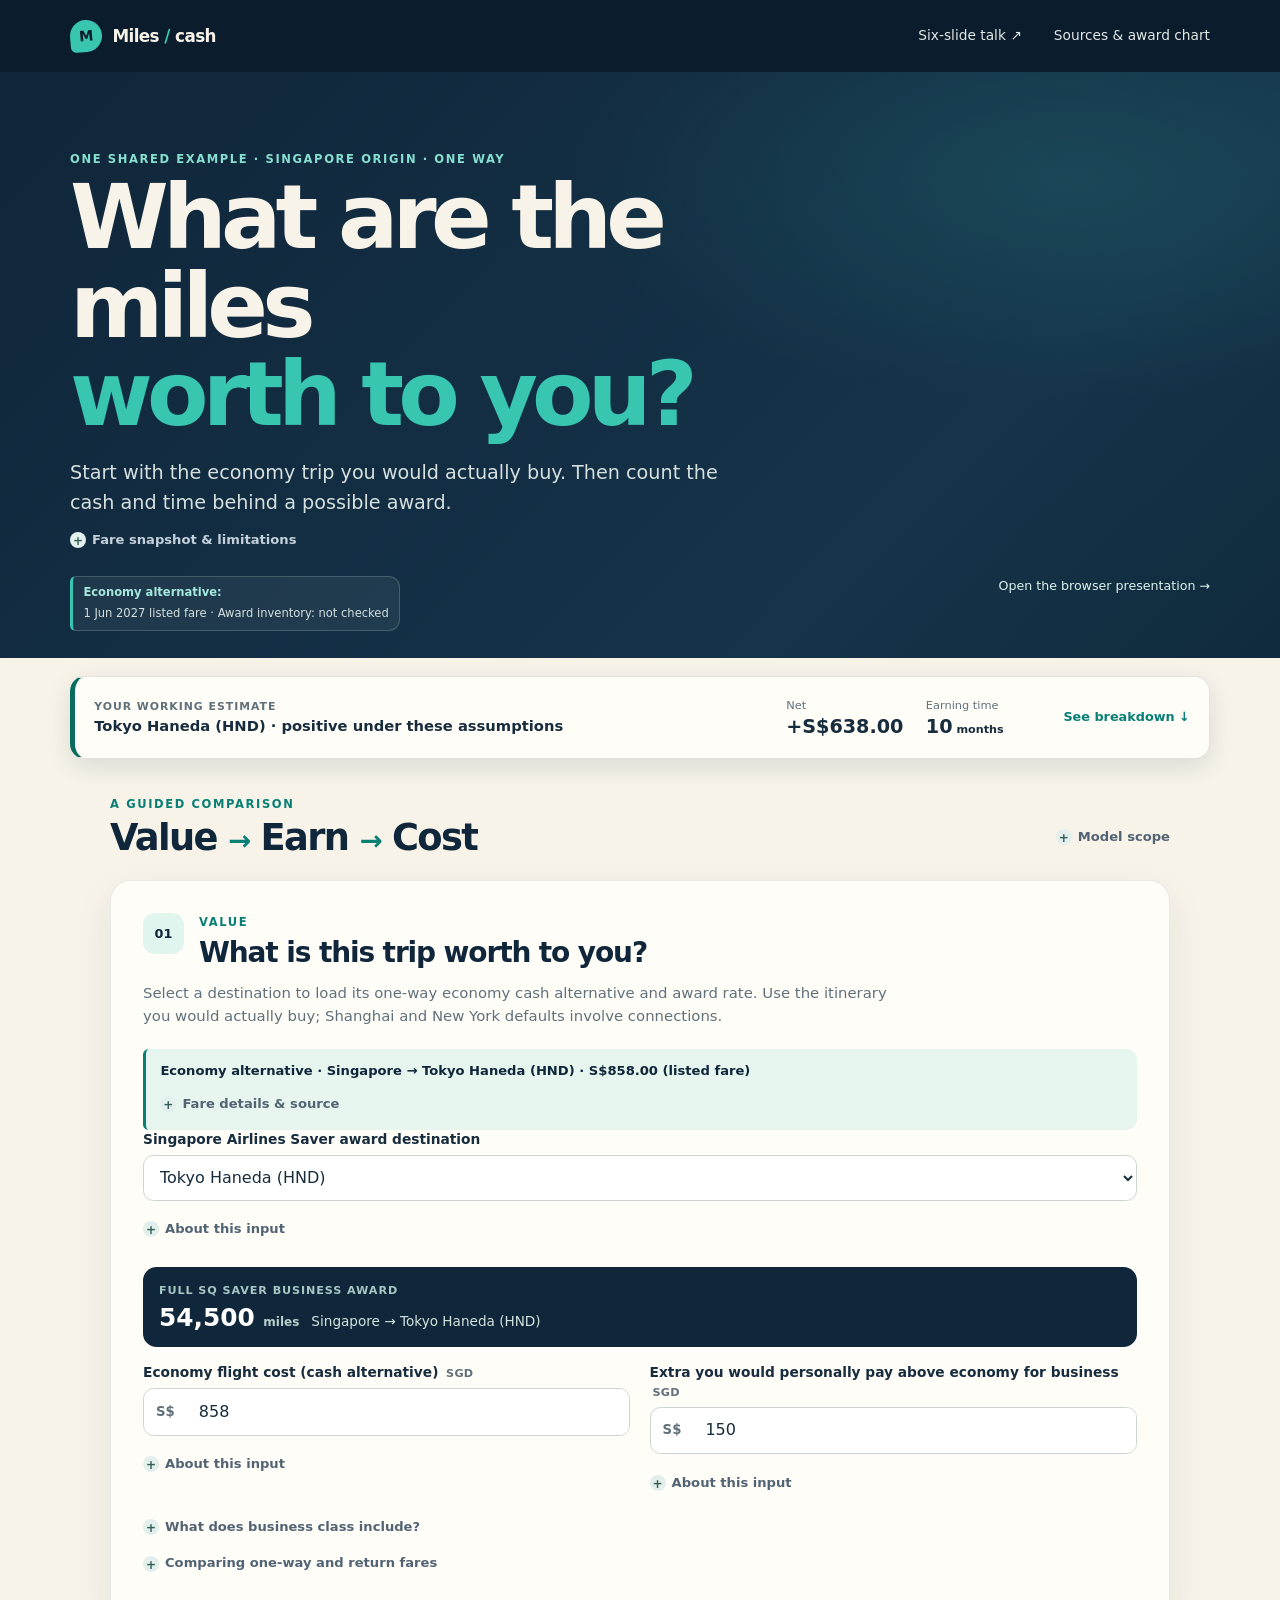
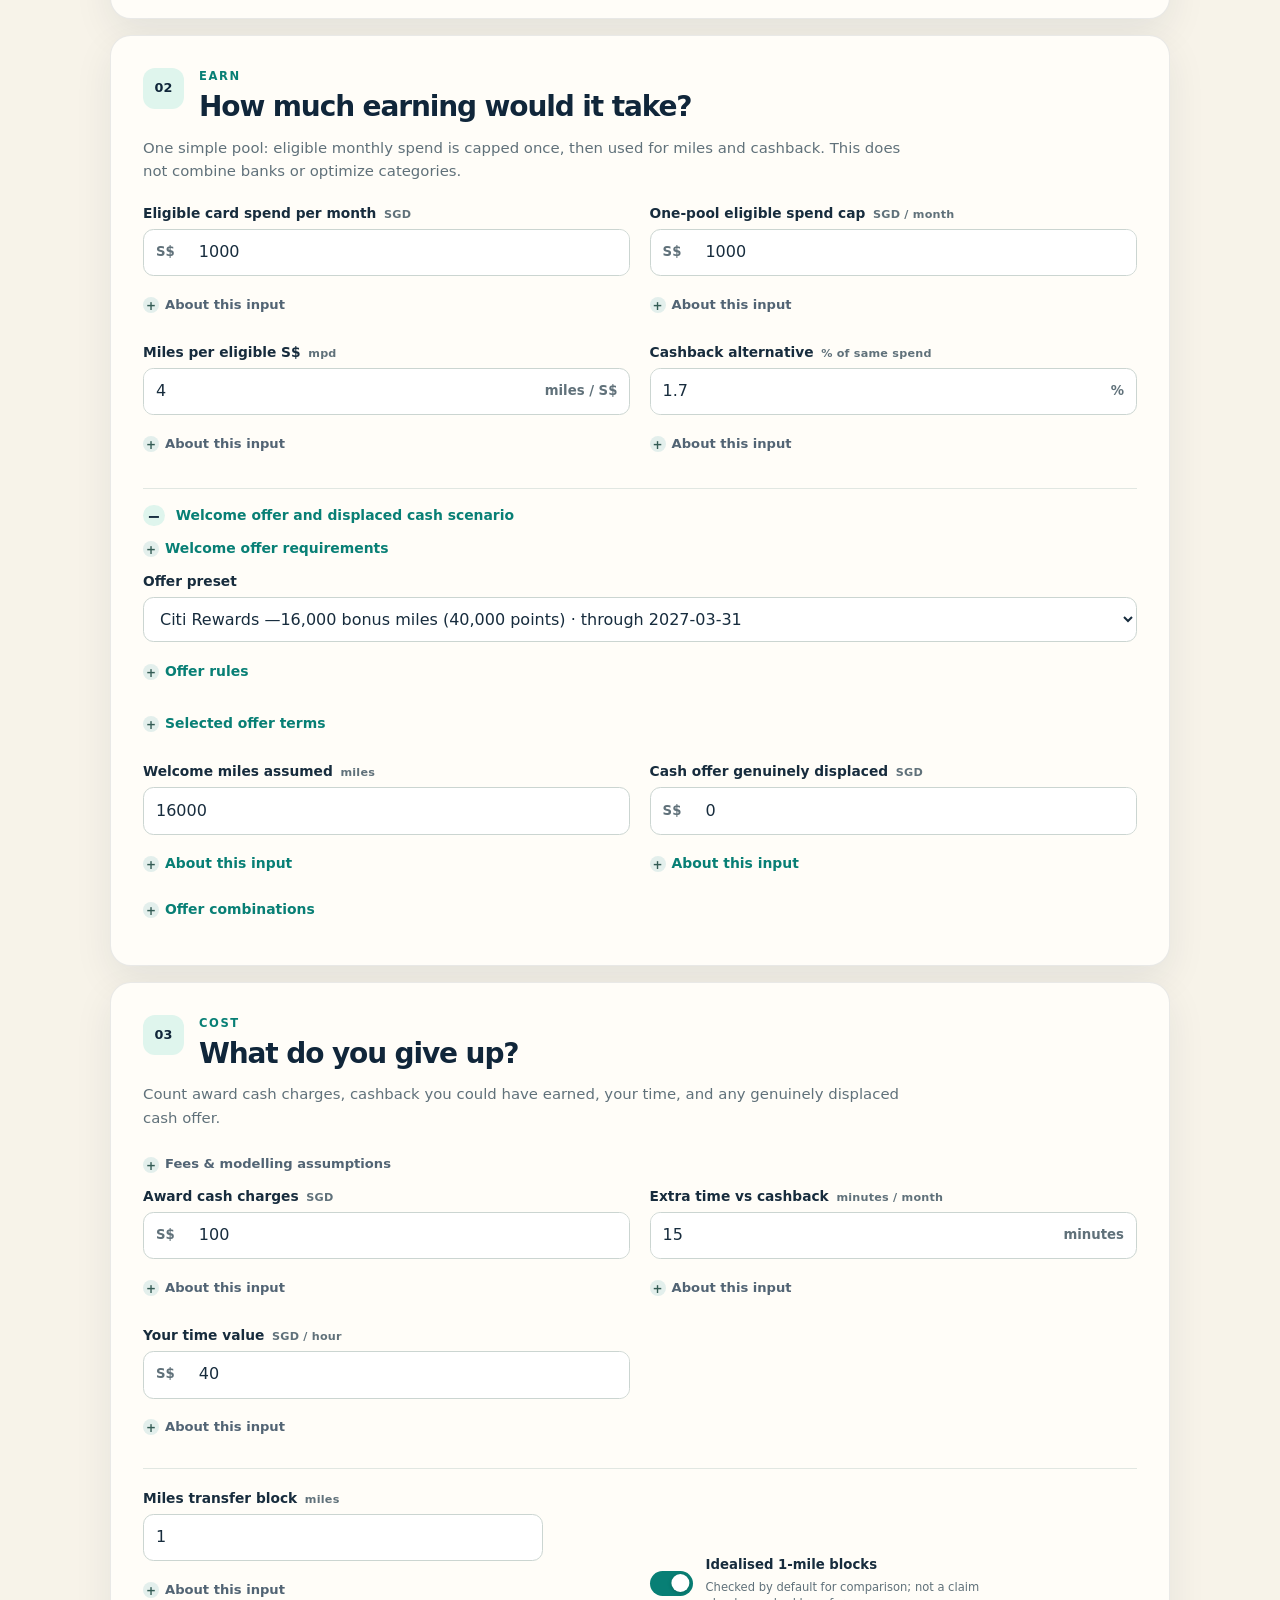
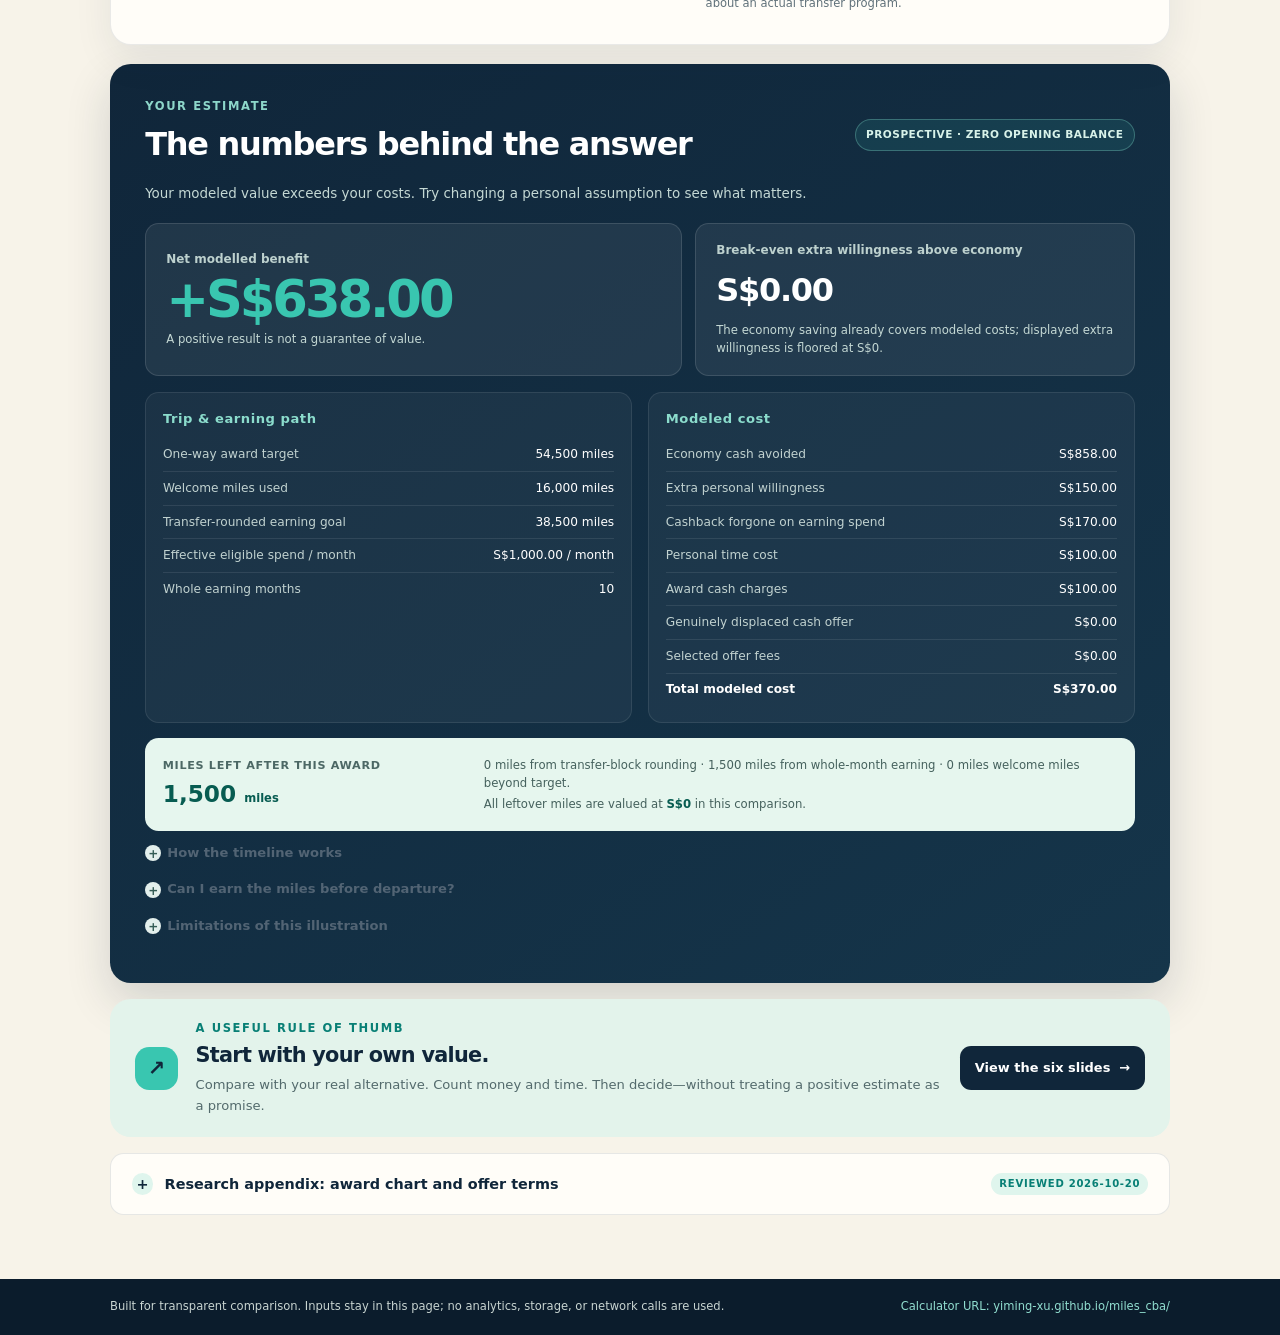
==== commit fbc8a565: "Enable all offer illustrations with explicit fees and assumptions" ====
--- a/index.html
+++ b/index.html
@@ -155,7 +155,7 @@
                 <option value="citi-rewards-16k" selected>Citi Rewards — 40,000 points / 16,000 miles welcome offer</option>
                 <option value="custom">Custom / manually entered values</option>
               </select>
-              <details class="input-help"><summary>Offer rules</summary><div class="field-hint">Available presets fill the bonus, local earn rate and spend cap. Expired offers are selectable illustrations; their stated fees are included. Current paid offers remain reference-only.</div></details>
+              <details class="input-help"><summary>Offer rules</summary><div class="field-hint">Available presets fill the bonus, local earn rate and spend cap. Expired offers are selectable illustrations; their stated fees are included. Paid offers are selectable illustrations with stated fees included.</div></details>
               <details class="input-help"><summary>Selected offer terms</summary><p id="promotion-note" class="promotion-note" role="note">Citi Rewards official terms: 40,000 ThankYou points (16,000 miles), S$800 qualifying spend by the end of the second calendar month after approval, bonus fulfilled within three calendar months after the spend period; terms through 31 March 2027. Recheck before use. <a href="https://www.citibank.com.sg/credit-cards/rewards/citi-rewards-card/pdf/online-product-led-acquisition-promotion-terms-and-conditions.pdf" target="_blank" rel="noopener">Official campaign terms</a></p></details>
             </div>
             <div class="field">
@@ -183,7 +183,7 @@
         </div>
         <p class="section-lede">Count award cash charges, cashback you could have earned, your time, and any genuinely displaced cash offer.</p>
 
-        <details class="input-help"><summary>Fees & modelling assumptions</summary><div class="assumption-callout fee-omission-warning" role="note"><strong>Fees omitted:</strong> Annual card fees and miles-transfer fees (including conversion fees) are not included except for the stated fee of a selected historical illustration. Current paid-fee offer presets are disabled. Historical illustration fees are included automatically.</div></details>
+        <details class="input-help"><summary>Fees & modelling assumptions</summary><div class="assumption-callout fee-omission-warning" role="note"><strong>Fees omitted:</strong> Annual card fees and miles-transfer fees (including conversion fees) are not included except for the stated fee of a selected offer illustration. Paid presets include their stated offer fees. Selected offer fees are included automatically.</div></details>
 
         <div class="field-grid">
           <div class="field">
@@ -226,7 +226,7 @@
         </div>
         <span class="model-badge">Prospective · zero opening balance</span>
       </div>
-      <p id="illustration-status" hidden role="status">Historical / expired offer illustration — stated offer fees included; not currently available.</p>
+      <p id="illustration-status" hidden role="status">Offer illustration — stated fees included. Full bonus assumed credited; qualifying spend and posting time excluded. Historical offers are not currently available.</p>
       <p id="result-status" class="result-status">Updating the estimate.</p>
       <div class="result-topline">
         <div class="result-net-block">
@@ -261,7 +261,7 @@
             <div><dt>Personal time cost</dt><dd data-output="time-cost">—</dd></div>
             <div><dt>Award cash charges</dt><dd data-output="award-cash-cost">—</dd></div>
             <div><dt>Genuinely displaced cash offer</dt><dd data-output="displaced-cash">—</dd></div>
-            <div><dt>Historical offer fees</dt><dd data-output="offer-fee">—</dd></div>
+            <div><dt>Selected offer fees</dt><dd data-output="offer-fee">—</dd></div>
             <div class="total-row"><dt>Total modeled cost</dt><dd data-output="total-cost">—</dd></div>
           </dl>
         </div>
@@ -322,11 +322,11 @@
           <div>
             <h3>Welcome offer: verify before use</h3>
             <p>The default is Citi Rewards: 40,000 ThankYou points (16,000 miles), S$800 qualifying spend through the end of the second calendar month after approval, with the bonus fulfilled within three calendar months after the spend period. Terms are noted through 31 March 2027; recheck eligibility and posting timing. Citi PremierMiles remains a separate 8,000-mile, 1.2-mpd fee-waived alternative where current terms apply.</p>
-            <p>Historical illustration fees are included automatically. Other annual card fees and miles-transfer or conversion fees are omitted. Current paid presets remain disabled; verify issuer and transfer-program terms.</p>
+            <p>Selected offer fees are included automatically. Other annual card fees and miles-transfer or conversion fees are omitted. Paid presets are selectable illustrations; verify issuer and transfer-program terms.</p>
             <p>Offer requirements do not count as extra monthly earning spend in this simplified model. A qualifying-spend condition is not a promise that the bonus will be approved or credited.</p>
           </div>
         </div>
-<details class="optional-details"><summary>Seven welcome-offer examples — current, paid and historical</summary><p>These are seven offer routes, not seven fee-free recommendations. Expired examples can be selected for illustration; stated fees are added automatically. Current paid examples remain reference-only.</p><ul><li><strong>Citi Rewards —16,000 bonus miles (40,000 points)</strong> — Fee-waived preset. Ends 2027-03-31. <a href="https://www.citibank.com.sg/credit-cards/rewards/citi-rewards-card/pdf/online-product-led-acquisition-promotion-terms-and-conditions.pdf" target="_blank" rel="noopener">Source and full terms</a><p>New-to-Citi principal cardholders only; no Citi principal card closed in preceding12months and no pending application. S$800 qualifying spend: approval month plus2calendar months; approval within30days. Bonus within3calendar months after qualifying period, may be extended. No stacking unless stated. Eligibility/posting not automatically modelled. 4mpd only eligible online/shopping; excludes online travel/mobile wallets;9,000 bonuspoints per statementmonth. First-year annualfee waived; later fees assumed waived otherwise add to total.</p></li><li><strong>Citi PremierMiles —8,000 bonus miles, fee-waived route</strong> — Fee-waived preset. Ends 2027-03-31. <a href="https://www.citibank.com.sg/credit-cards/travel/premiermiles-card/pdf/online-acquisition-offer-30k-miles-tnc.pdf" target="_blank" rel="noopener">Source and full terms</a><p>New-to-Citi principal cardholders only; no Citi principal card closed in preceding12months and no pending application. S$800 qualifying spend: approval month plus2calendar months; approval within30days. Bonus within3calendar months after qualifying period, may be extended. No stacking unless stated. Eligibility/posting not automatically modelled. 1.2mpd eligible SGD spend, no earning cap; cap field1,000,000 is model sentinel not bank cap. Any voucher value deliberately omitted.</p></li><li><strong>DBS Altitude —28,000 bonus miles, ALTSW28 fee-waived</strong> — Fee-waived preset. Ends 2026-10-31. <a href="https://www.dbs.com.sg/iwov-resources/media/pdf/cards/promotions/acquisition/dbs-alt-acqui-promo-tnc.pdf" target="_blank" rel="noopener">Source and full terms</a><p>New-to-DBS/POSB principal cardholders; none cancelled in last12months. Apply with ALTSW28 by31Oct2026, approved14Nov2026; S$800 qualifying spend within60days approval; valid PayLah by qualifyingperiod end. Credit3–5months after qualifying spend; firstyear fee waived. SGD1.3mpd eligible spend; cap1,000,000 is model sentinel not bank cap. No stacking. Add subsequent annualfees if not waived; transferfees not auto verified.</p></li><li><strong>HISTORICAL 2019 — SC X Card 60,000 miles (expired)</strong> — Expired historical. Ends 2019-12-31. <a href="https://mainlymiles.com/2019/12/21/last-10-days-for-the-x-cards-60000-miles-sign-up-bonus/" target="_blank" rel="noopener">Source and full terms</a><p>Expired reference only: approval by31Dec2019; S$6,000 eligible spend within60days; pay S$695.50 annualfee. 30,000 upfront miles plus30,000 signup miles; ongoing spending miles separate. Never apply as a fee-free or current offer.</p></li><li><strong>Citi PremierMiles — 30,000 bonus Citi Miles (paid direct-online offer)</strong> — Paid · reference only. Ends 2027-03-31. <a href="https://www.citibank.com.sg/credit-cards/travel/premiermiles-card/pdf/online-acquisition-offer-tnc.pdf?icid=SGLEUJ5ENPREMCAAN17" target="_blank" rel="noopener">Source and full terms</a><p>Current direct online offer, as checked 2026-10-20. New principal Citi customers only: no existing principal Citi card at application, none closed in prior 12 months, and no pending principal-card application; approval/opening required within 30 days. Pay the S$196.20 annual fee for 10,000 miles, then make S$800 qualifying retail spend within the account-opening month plus two calendar months for another 20,000 miles. BonusMiles is 30,000 only; ordinary spend miles excluded. Local base rate 1.2 mpd (2.2 mpd overseas, per MileLion). Monthly cap not specified in the cited offer terms (null). No stacking with other acquisition offers unless stated.</p></li><li><strong>AMEX KrisFlyer Ascend — up to45,000 bonus miles (two annual fees)</strong> — Paid · reference only. Ends 2027-01-31. <a href="https://www.americanexpress.com/content/dam/amex/sg/campaigns/pdfs/kfa-ntb-welcomeoffer-1oct26.pdf" target="_blank" rel="noopener">Source and full terms</a><p>Current offer, checked 2026-10-20. New-to-AMEX eligibility applies; apply during the promotion and receive approval within 45 days. The 45,000 bonus comprises 5,000 on the first charge (first-ever Amex Singapore Airlines cobrand applicants only), 20,000 after S$5,000 eligible spend within six months and payment of the first S$397.85 annual fee, plus 20,000 after at least S$1 eligible spend in month 15. The second-year annual fee is also S$397.85; full 45,000-mile path therefore costs S$795.70 in annual fees. fee is the per-year annual fee. A separate S$100 eCapitaVoucher was limited to applications by 2026-11-01; not included in bonusMiles. Base earn is 1.2 mpd local and uncapped per Amex; welcome miles exclude ordinary spend.</p></li><li><strong>HSBC TravelOne —20,000 advertised partner miles (paid; ratio varies)</strong> — Paid · reference only. Ends 2026-10-31. <a href="https://www.hsbc.com.sg/content/dam/hsbc/sg/documents/credit-cards/travelone/travelone-sign-up-gift-offer-terms-and-conditions.pdf" target="_blank" rel="noopener">Source and full terms</a><p>Current offer, checked 2026-10-20. Apply 2026-07-01 through 2026-10-31 and be approved by 2026-11-14; provide marketing consent. New HSBC cardholder means no current principal HSBC card and none cancelled in the 12 months before approval. Pay the S$196.20 first-year annual fee (strictly chargeable, not waivable) and spend S$1,000 in qualifying transactions from account opening through the end of the following month. New-cardholder gift is 20,000 miles (50,000 HSBC Reward points) plus Samsonite luggage; existing HSBC customers receive 10,000 miles instead. Local base rate 1.2 mpd (2.4 mpd overseas, per MileLion); cap not specified in the offer terms (null). BonusMiles excludes ordinary spend miles. HSBC KrisFlyer conversion differs from Asia Miles; do not assume advertised miles equals KrisFlyer miles.</p></li></ul></details>
+<details class="optional-details"><summary>Seven welcome-offer examples — current, paid and historical</summary><p>These are seven offer routes, not seven fee-free recommendations. Expired examples can be selected for illustration; stated fees are added automatically. Paid examples are selectable; stated fees are included.</p><ul><li><strong>Citi Rewards —16,000 bonus miles (40,000 points)</strong> — Fee-waived preset. Ends 2027-03-31. <a href="https://www.citibank.com.sg/credit-cards/rewards/citi-rewards-card/pdf/online-product-led-acquisition-promotion-terms-and-conditions.pdf" target="_blank" rel="noopener">Source and full terms</a><p>New-to-Citi principal cardholders only; no Citi principal card closed in preceding12months and no pending application. S$800 qualifying spend: approval month plus2calendar months; approval within30days. Bonus within3calendar months after qualifying period, may be extended. No stacking unless stated. Eligibility/posting not automatically modelled. 4mpd only eligible online/shopping; excludes online travel/mobile wallets;9,000 bonuspoints per statementmonth. First-year annualfee waived; later fees assumed waived otherwise add to total.</p></li><li><strong>Citi PremierMiles —8,000 bonus miles, fee-waived route</strong> — Fee-waived preset. Ends 2027-03-31. <a href="https://www.citibank.com.sg/credit-cards/travel/premiermiles-card/pdf/online-acquisition-offer-30k-miles-tnc.pdf" target="_blank" rel="noopener">Source and full terms</a><p>New-to-Citi principal cardholders only; no Citi principal card closed in preceding12months and no pending application. S$800 qualifying spend: approval month plus2calendar months; approval within30days. Bonus within3calendar months after qualifying period, may be extended. No stacking unless stated. Eligibility/posting not automatically modelled. 1.2mpd eligible SGD spend, no earning cap; cap field1,000,000 is model sentinel not bank cap. Any voucher value deliberately omitted.</p></li><li><strong>DBS Altitude —28,000 bonus miles, ALTSW28 fee-waived</strong> — Fee-waived preset. Ends 2026-10-31. <a href="https://www.dbs.com.sg/iwov-resources/media/pdf/cards/promotions/acquisition/dbs-alt-acqui-promo-tnc.pdf" target="_blank" rel="noopener">Source and full terms</a><p>New-to-DBS/POSB principal cardholders; none cancelled in last12months. Apply with ALTSW28 by31Oct2026, approved14Nov2026; S$800 qualifying spend within60days approval; valid PayLah by qualifyingperiod end. Credit3–5months after qualifying spend; firstyear fee waived. SGD1.3mpd eligible spend; cap1,000,000 is model sentinel not bank cap. No stacking. Add subsequent annualfees if not waived; transferfees not auto verified.</p></li><li><strong>HISTORICAL 2019 — SC X Card 60,000 miles (expired)</strong> — Expired historical. Ends 2019-12-31. <a href="https://mainlymiles.com/2019/12/21/last-10-days-for-the-x-cards-60000-miles-sign-up-bonus/" target="_blank" rel="noopener">Source and full terms</a><p>Expired reference only: approval by31Dec2019; S$6,000 eligible spend within60days; pay S$695.50 annualfee. 30,000 upfront miles plus30,000 signup miles; ongoing spending miles separate. Never apply as a fee-free or current offer.</p></li><li><strong>Citi PremierMiles — 30,000 bonus Citi Miles (paid direct-online offer)</strong> — Paid · selectable illustration. Ends 2027-03-31. <a href="https://www.citibank.com.sg/credit-cards/travel/premiermiles-card/pdf/online-acquisition-offer-tnc.pdf?icid=SGLEUJ5ENPREMCAAN17" target="_blank" rel="noopener">Source and full terms</a><p>Current direct online offer, as checked 2026-10-20. New principal Citi customers only: no existing principal Citi card at application, none closed in prior 12 months, and no pending principal-card application; approval/opening required within 30 days. Pay the S$196.20 annual fee for 10,000 miles, then make S$800 qualifying retail spend within the account-opening month plus two calendar months for another 20,000 miles. BonusMiles is 30,000 only; ordinary spend miles excluded. Local base rate 1.2 mpd (2.2 mpd overseas, per MileLion). Monthly cap not specified in the cited offer terms (null). No stacking with other acquisition offers unless stated.</p></li><li><strong>AMEX KrisFlyer Ascend — up to45,000 bonus miles (two annual fees)</strong> — Paid · selectable illustration. Ends 2027-01-31. <a href="https://www.americanexpress.com/content/dam/amex/sg/campaigns/pdfs/kfa-ntb-welcomeoffer-1oct26.pdf" target="_blank" rel="noopener">Source and full terms</a><p>Current offer, checked 2026-10-20. New-to-AMEX eligibility applies; apply during the promotion and receive approval within 45 days. The 45,000 bonus comprises 5,000 on the first charge (first-ever Amex Singapore Airlines cobrand applicants only), 20,000 after S$5,000 eligible spend within six months and payment of the first S$397.85 annual fee, plus 20,000 after at least S$1 eligible spend in month 15. The second-year annual fee is also S$397.85; full 45,000-mile path therefore costs S$795.70 in annual fees. fee is the total two-year fee. A separate S$100 eCapitaVoucher was limited to applications by 2026-11-01; not included in bonusMiles. Base earn is 1.2 mpd local and uncapped per Amex; welcome miles exclude ordinary spend.</p></li><li><strong>HSBC TravelOne —20,000 advertised partner miles (paid; ratio varies)</strong> — Paid · selectable illustration. Ends 2026-10-31. <a href="https://www.hsbc.com.sg/content/dam/hsbc/sg/documents/credit-cards/travelone/travelone-sign-up-gift-offer-terms-and-conditions.pdf" target="_blank" rel="noopener">Source and full terms</a><p>Current offer, checked 2026-10-20. Apply 2026-07-01 through 2026-10-31 and be approved by 2026-11-14; provide marketing consent. New HSBC cardholder means no current principal HSBC card and none cancelled in the 12 months before approval. Pay the S$196.20 first-year annual fee (strictly chargeable, not waivable) and spend S$1,000 in qualifying transactions from account opening through the end of the following month. New-cardholder gift is 20,000 miles (50,000 HSBC Reward points) plus Samsonite luggage; existing HSBC customers receive 10,000 miles instead. Local base rate 1.2 mpd (2.4 mpd overseas, per MileLion); cap not specified in the offer terms (null). BonusMiles excludes ordinary spend miles. Illustration assumes 2.5 points per target mile; not a verified KrisFlyer conversion. Adjust bonus and earn rate for your target programme.</p></li></ul></details>
         <p class="source-caveat">The chart and offer source snapshot is <span id="research-checked-footer">the date shown above</span>. Recheck research and issuer terms before presenting or booking.</p>
       </div>
     </details>
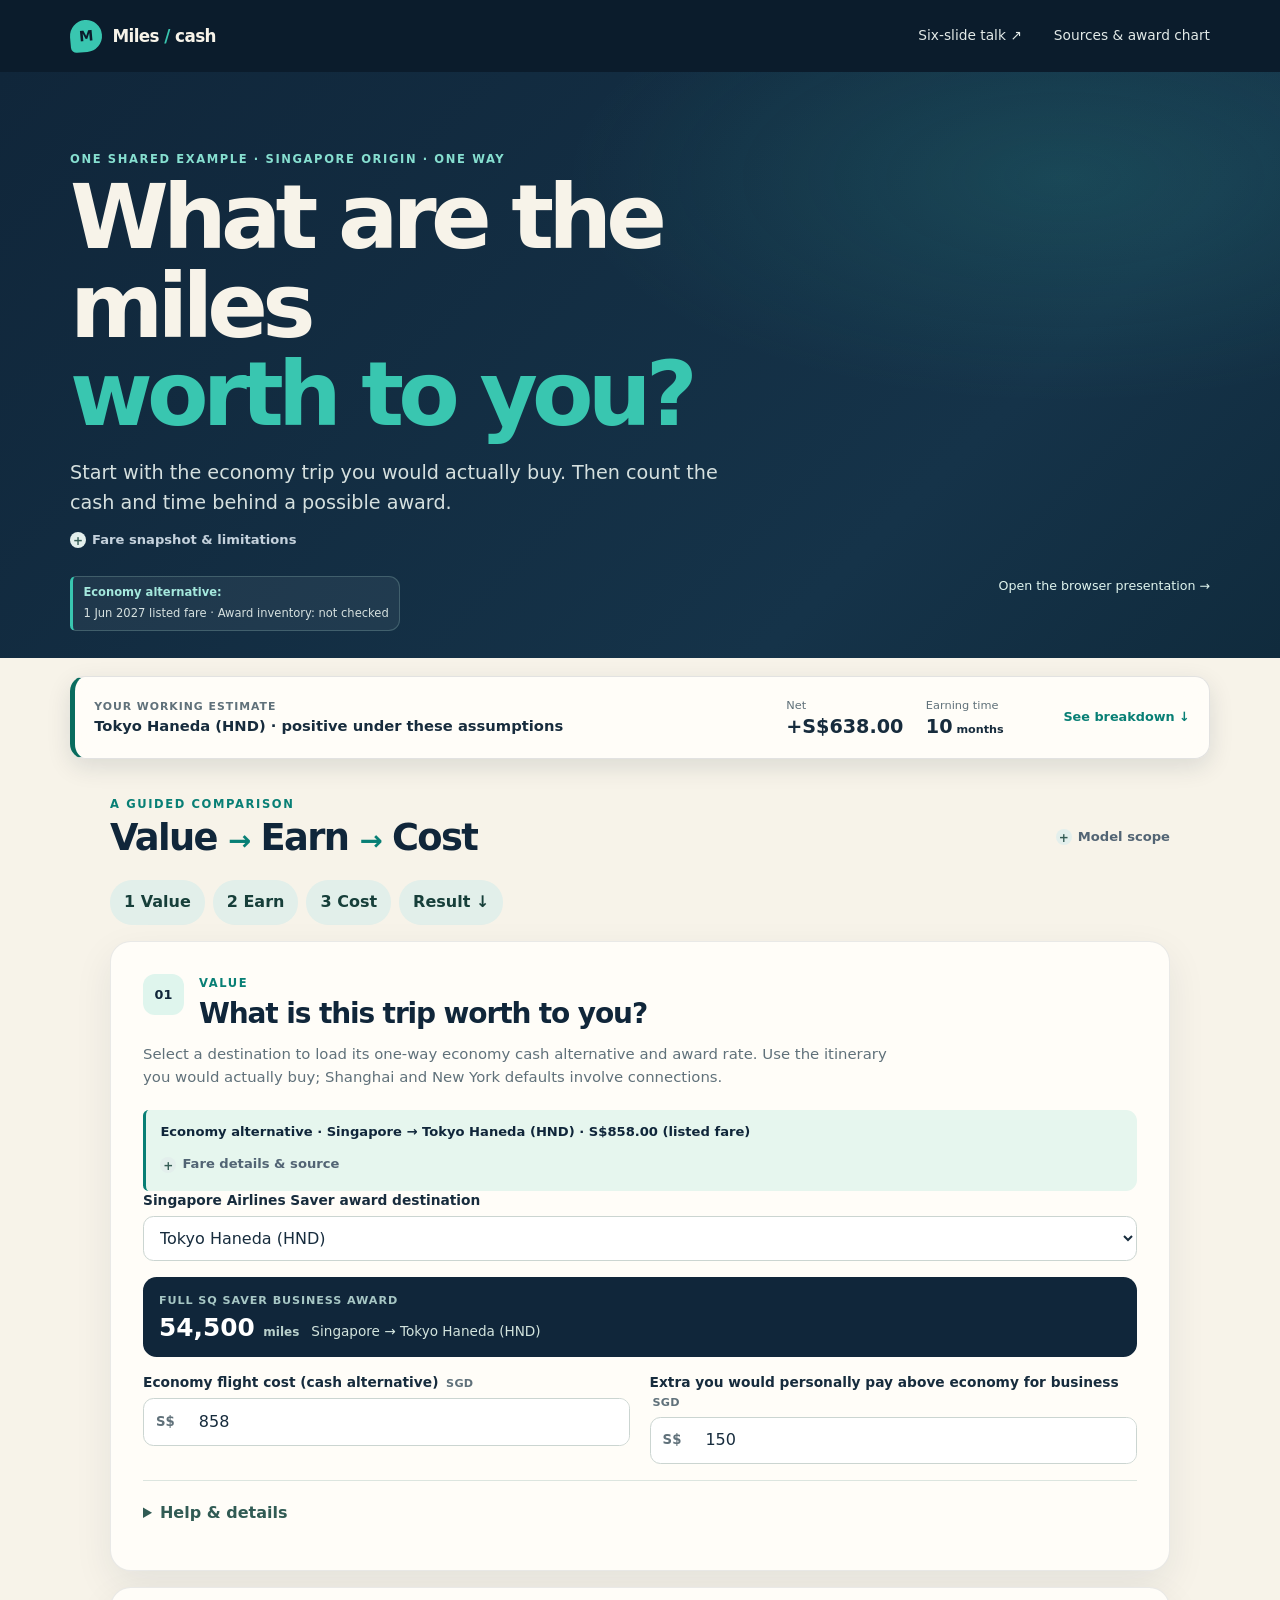
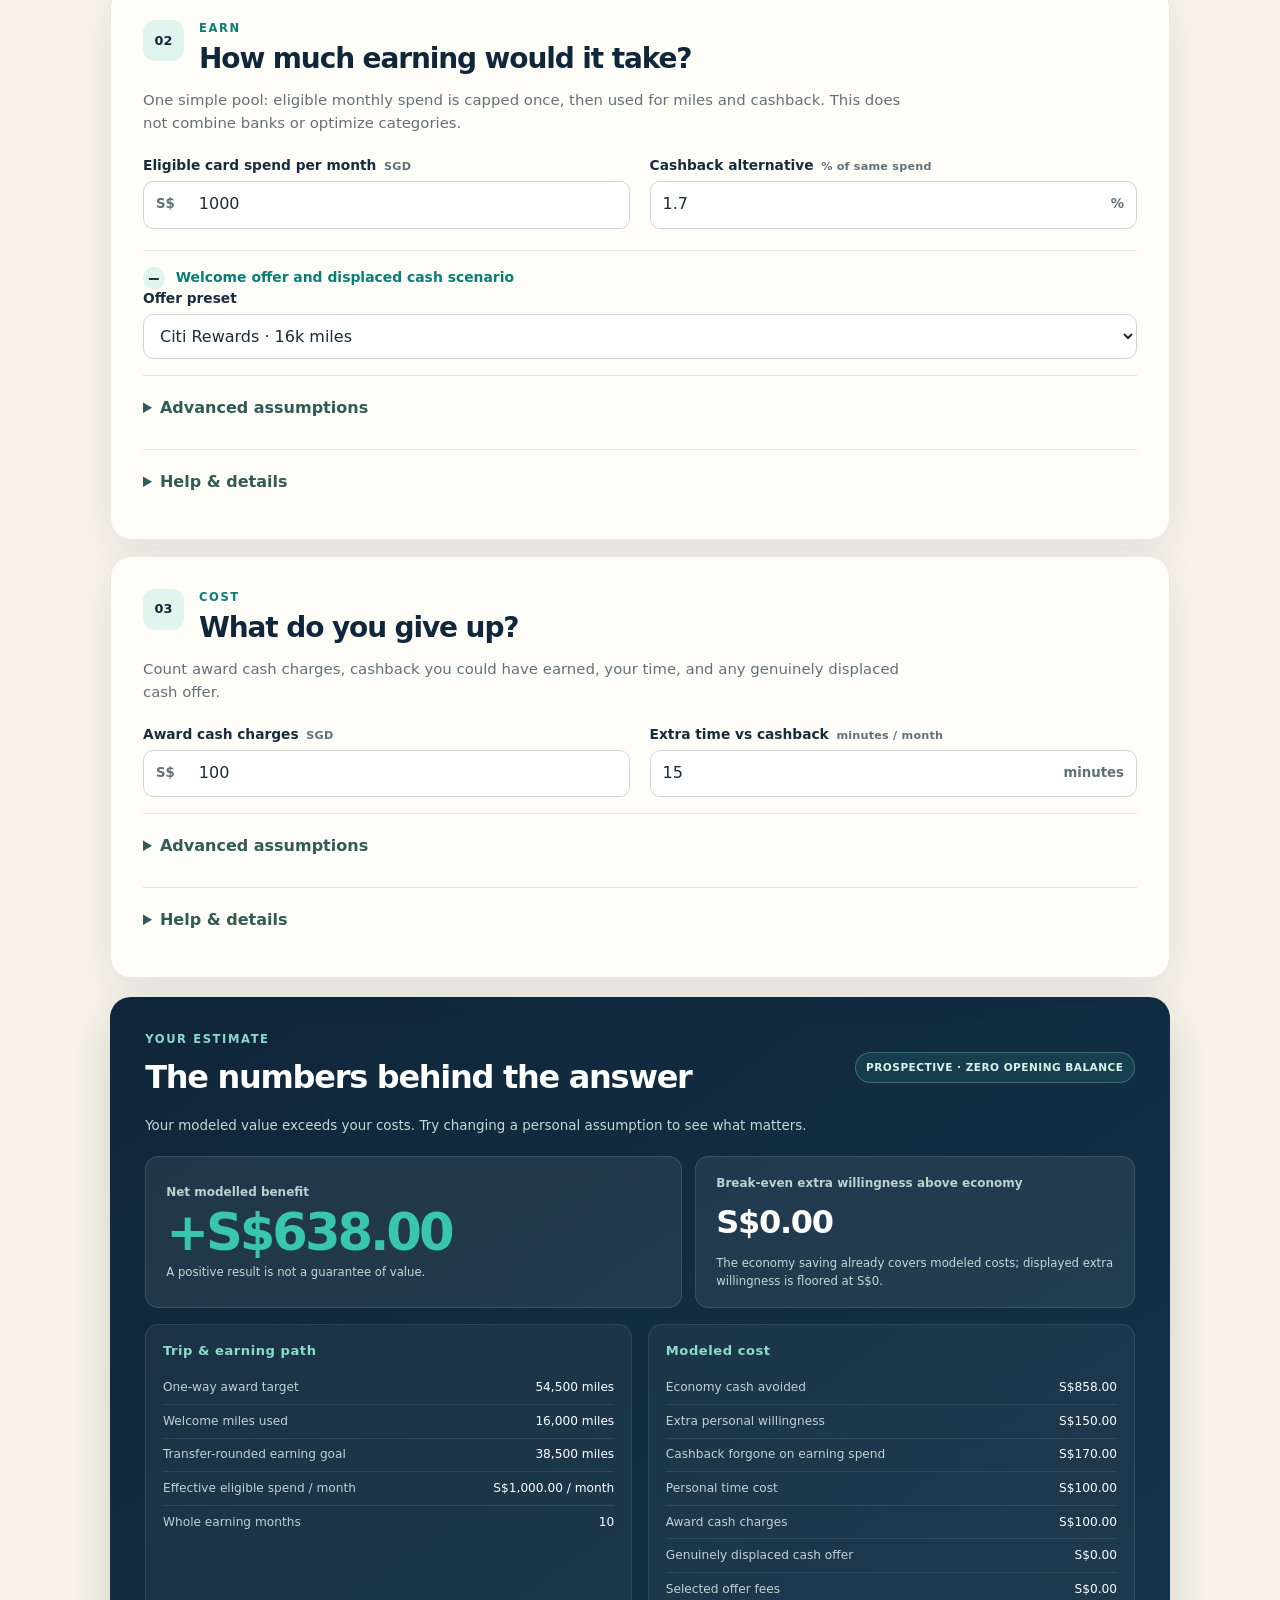
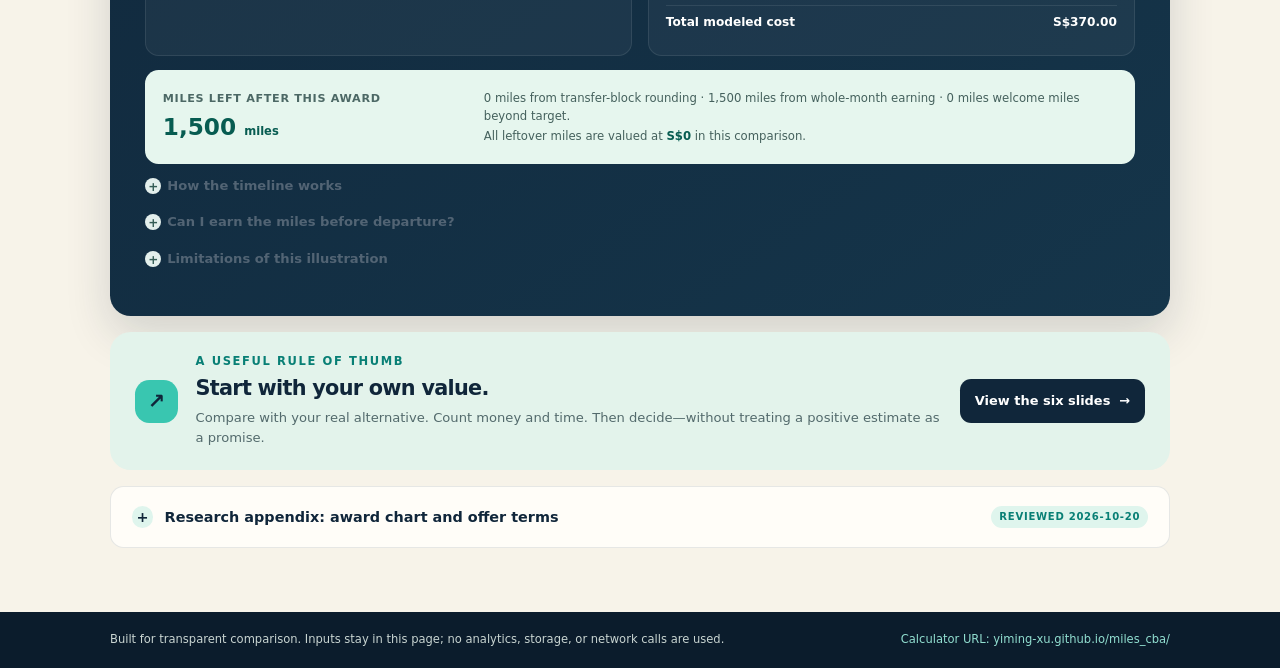
==== commit bbf4ca7a: "Streamline mobile calculator participation" ====
--- a/index.html
+++ b/index.html
@@ -10,6 +10,7 @@
   <link rel="stylesheet" href="calculator-help.css">
   <script src="research-data.js" defer></script>
   <script src="app.js" defer></script>
+  <script src="calculator-layout.js" defer></script>
 </head>
 <body class="calculator-page">
   <header class="site-header">
@@ -64,6 +65,7 @@
       <details class="input-help"><summary>Model scope</summary><p class="intro-note">The model starts with zero existing miles. It estimates future earning; it is not a valuation of a balance you already own.</p></details>
     </div>
 
+    <nav class="section-jumps" aria-label="Calculator sections"><a href="#value-section">1 Value</a><a href="#earn-section">2 Earn</a><a href="#cost-section">3 Cost</a><a href="#full-result">Result ↓</a></nav>
     <div class="input-error" id="input-errors" role="alert" hidden></div>
 
     <form id="calculator-form" class="calculator-form" novalidate>
--- a/calculator-help.css
+++ b/calculator-help.css
@@ -14,3 +14,53 @@
 .calculator-page #selected-fare-context .input-help { margin-bottom: 0; }
 .calculator-page #illustration-status { background: #fff0cf; color: #624715; border-radius: 8px; padding: 10px 14px; }
 .calculator-page [hidden] { display: none !important; }
+
+/* Mobile participation: get to the inputs quickly, leave secondary settings optional. */
+.section-jumps { display:flex; gap:8px; flex-wrap:wrap; margin:0 0 16px; }
+.section-jumps a { padding:10px 14px; border-radius:22px; background:#e2efea; color:#173f3a; text-decoration:none; font-weight:700; }
+.advanced-inputs, .section-help { margin-top:16px; border-top:1px solid #dce5df; padding-top:8px; }
+.advanced-inputs > summary, .section-help > summary { cursor:pointer; padding:12px 0; font-weight:650; color:#315b54; }
+.advanced-inputs > .field-grid { margin-top:12px; }
+@media(max-width:600px) {
+ .calculator-page .site-header { padding:10px 16px; min-height:52px; }
+ .calculator-page .brand { font-size:16px; }
+ .calculator-page .top-nav { gap:12px; }
+ .calculator-page .top-nav a { font-size:12px; padding:10px 0; }
+ .calculator-page .top-nav a:last-child { display:none; }
+ .calculator-page .hero { padding:18px 16px 14px; }
+ .calculator-page .hero h1 { font-size:30px; line-height:1.08; }
+ .calculator-page .hero h1 br { display:none; }
+ .calculator-page .hero-lede { margin:8px 0 0; font-size:14px; }
+ .calculator-page .hero .eyebrow { display:none; }
+ .calculator-page .hero > .input-help { margin:5px 0 0; }
+ .calculator-page .hero-footnote { display:none; }
+ .calculator-page .sticky-result { top:0; margin:0; width:100%; border-radius:0; padding:8px 16px; min-height:0; gap:12px; grid-template-columns:1fr auto; }
+ .calculator-page .sticky-result-copy, .calculator-page .sticky-metric-secondary { display:none; }
+ .calculator-page .sticky-metric { display:flex; align-items:baseline; gap:8px; }
+ .calculator-page .sticky-metric > strong { font-size:22px; }
+ .calculator-page .sticky-link { display:block; font-size:13px; }
+ .calculator-page .page-main { padding:14px 0 30px; }
+ .calculator-page .intro-row { display:none; }
+ .calculator-page .section-jumps { gap:6px; margin-bottom:12px; }
+ .calculator-page .section-jumps a { flex:1; padding:11px 5px; text-align:center; font-size:13px; }
+ .calculator-page .step-card { padding:18px 16px; scroll-margin-top:70px; }
+ .calculator-page .section-lede { font-size:14px; margin-bottom:12px; }
+ .calculator-page #selected-fare-context { font-size:12px; margin-bottom:12px; padding:8px 10px; }
+ .calculator-page .field-grid { gap:14px; }
+ .calculator-page .field label { font-size:14px; }
+ .calculator-page .input-help > summary { min-height:44px; }
+ .calculator-page #full-result { scroll-margin-top:65px; }
+}
+
+@media(max-width:600px) {
+ .calculator-page .hero-lede { max-width:none; }
+ .calculator-page .value-card > .section-lede { display:none; }
+ .calculator-page #selected-fare-context { margin:0 0 10px; }
+ .calculator-page #selected-fare-context > strong { display:none; }
+ .calculator-page #selected-fare-context summary { min-height:36px; }
+ .calculator-page .award-rate { min-height:0; padding:10px 12px; gap:3px; }
+ .calculator-page .award-rate strong { font-size:24px; }
+ .calculator-page .award-rate-route { font-size:12px; }
+ .calculator-page .step-heading { margin-bottom:12px; }
+ .calculator-page .sticky-result .sticky-metric { padding:0; }
+}
